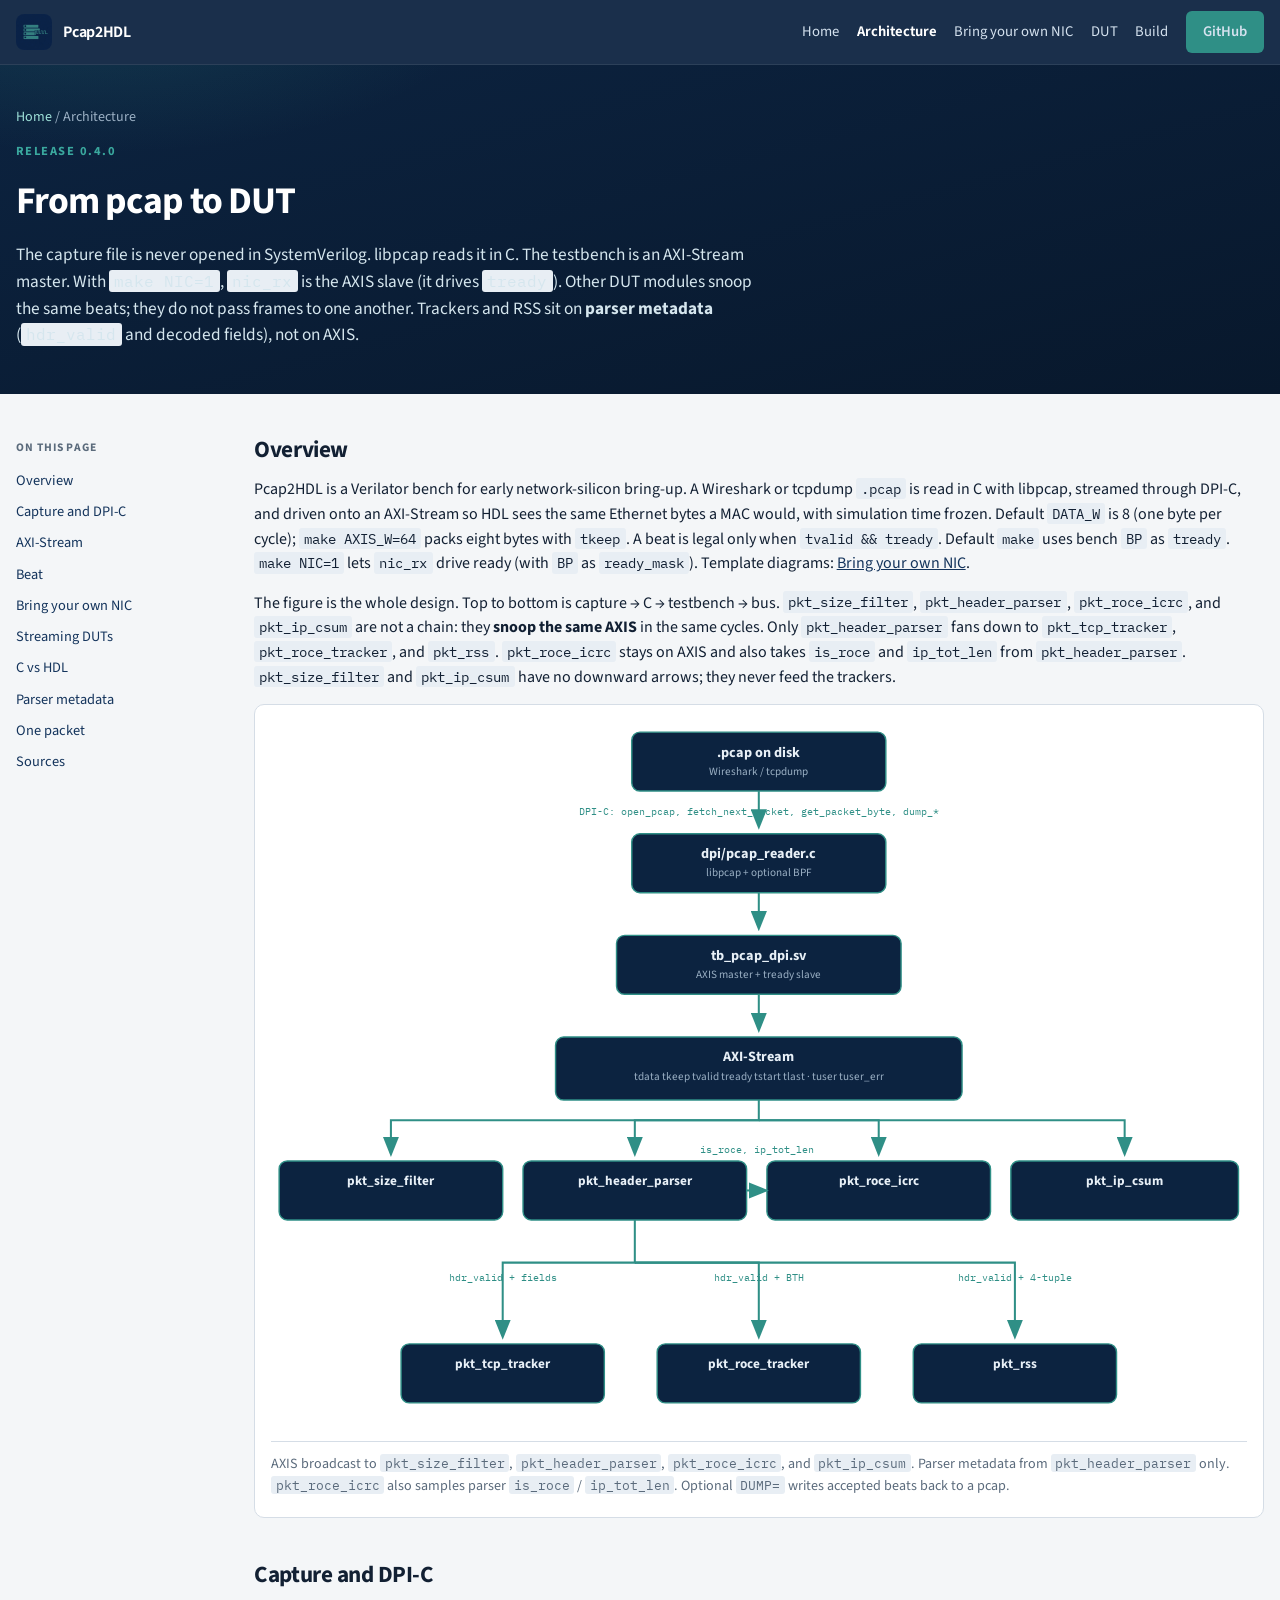
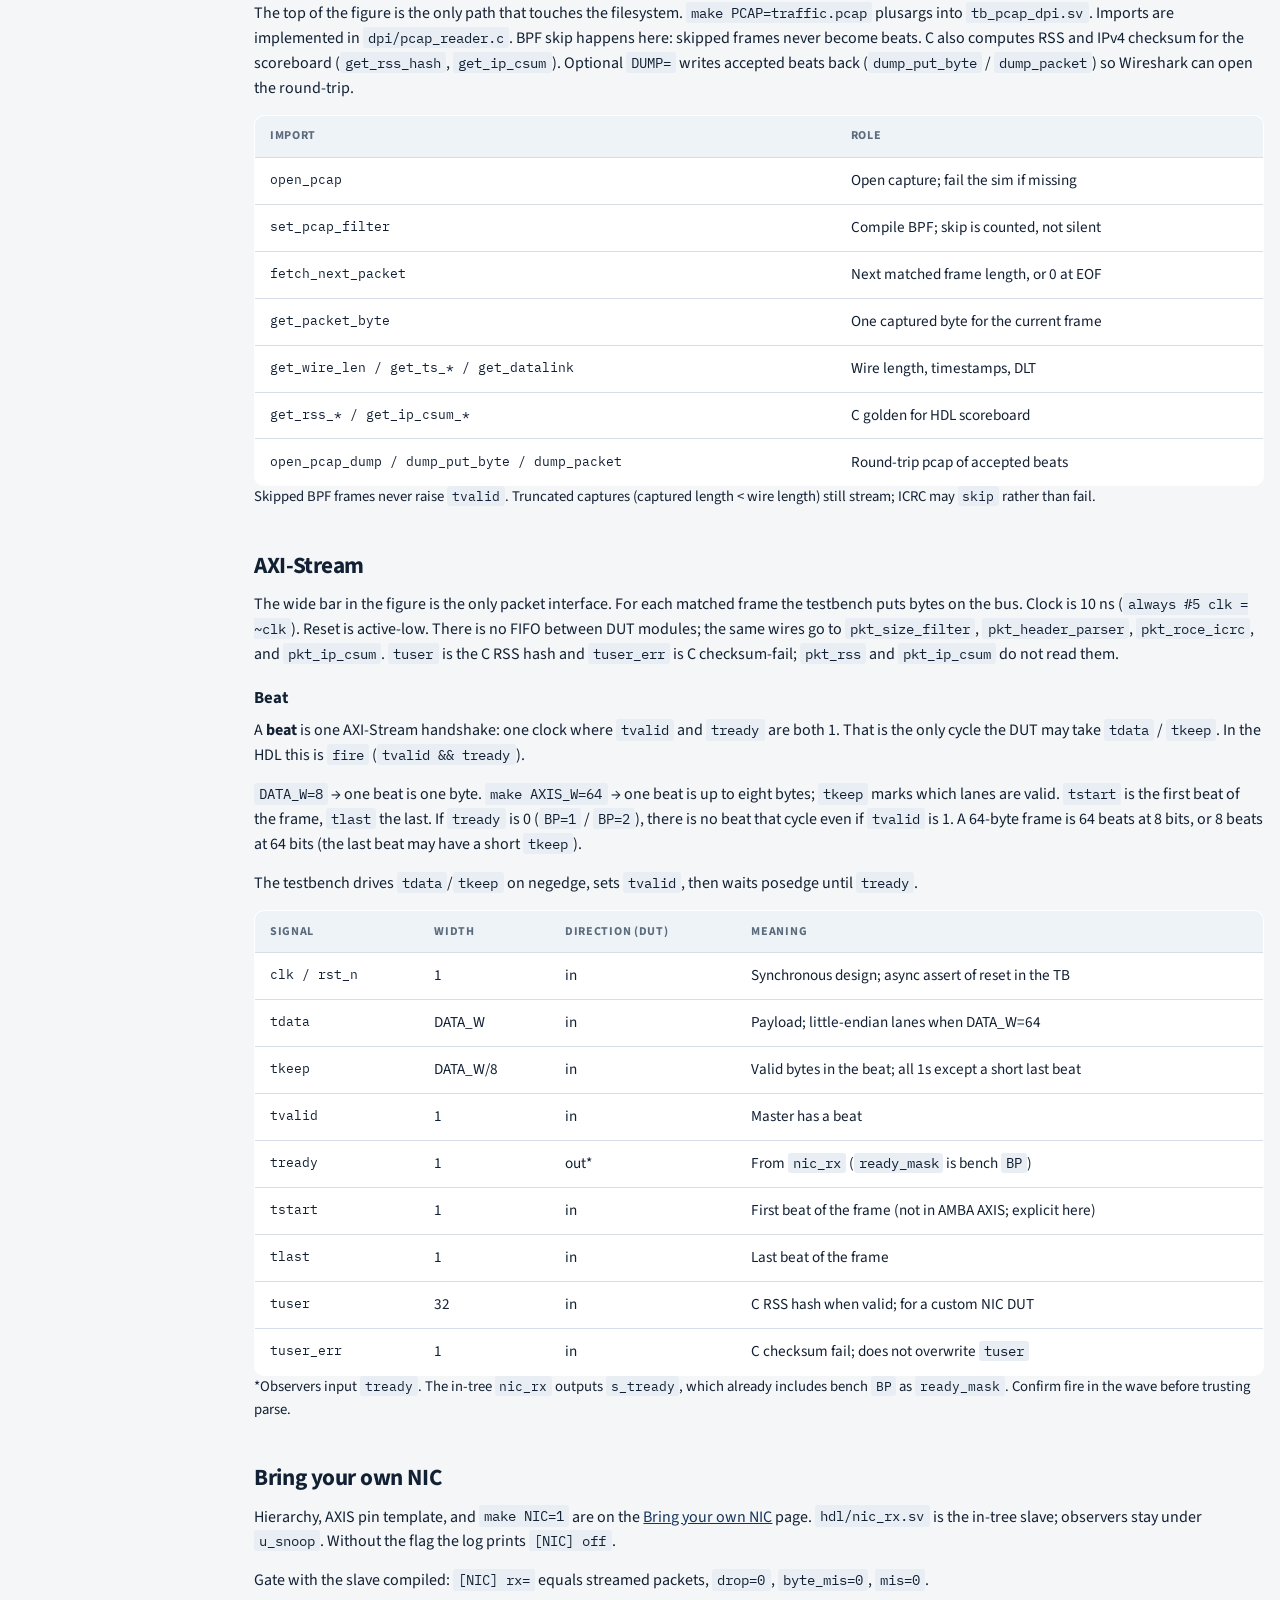
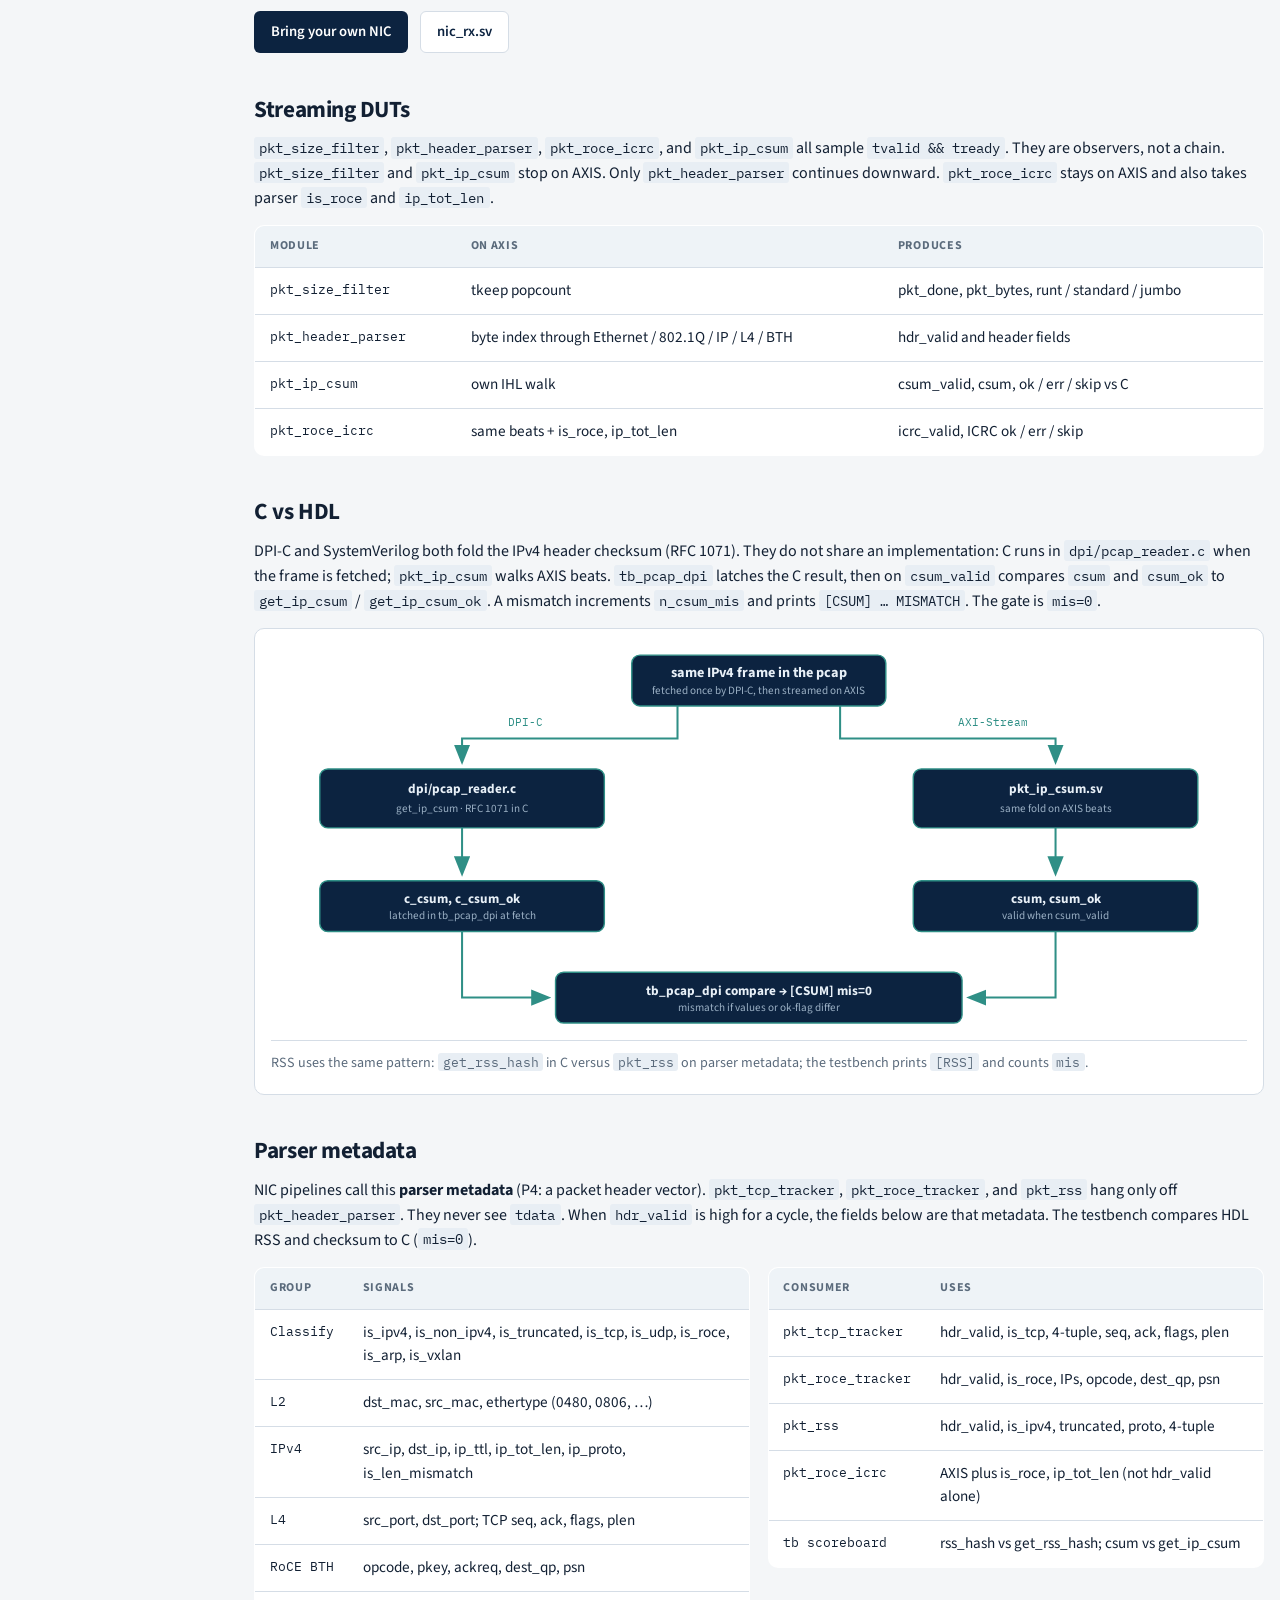
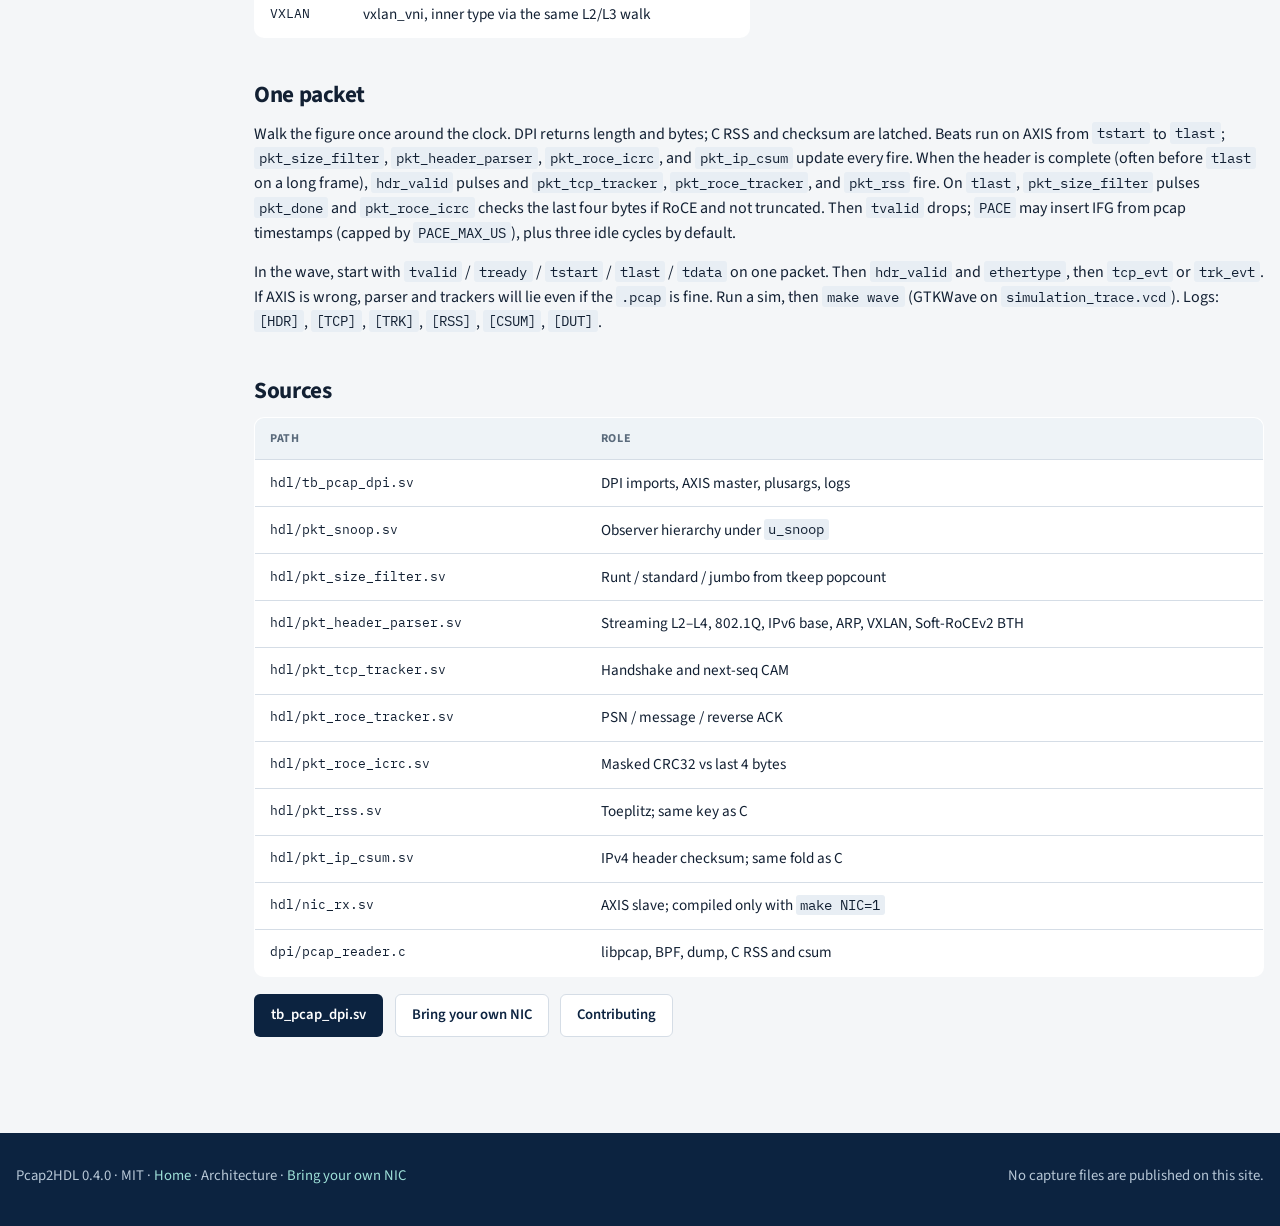
==== docs/architecture.html @ 840bb3cd "Ädd Vlan support" ====
<!DOCTYPE html>
<html lang="en">
<head>
  <meta charset="utf-8">
  <meta name="viewport" content="width=device-width, initial-scale=1">
  <title>Architecture — Pcap2HDL</title>
  <meta name="description" content="How Pcap2HDL moves a Wireshark pcap through DPI-C into a cycle-accurate AXI-Stream, then into parser, trackers, and C-versus-HDL scoreboards.">
  <link rel="icon" href="pcap2hdl-icon.png">
  <link rel="preconnect" href="https://fonts.googleapis.com">
  <link rel="preconnect" href="https://fonts.gstatic.com" crossorigin>
  <link href="https://fonts.googleapis.com/css2?family=IBM+Plex+Mono:wght@400;500&family=Source+Sans+3:wght@400;600;700&display=swap" rel="stylesheet">
  <link rel="stylesheet" href="site.css">
</head>
<body>
  <header class="top">
    <div class="wrap top-inner">
      <a class="brand" href="index.html">
        <img src="pcap2hdl-icon.png" width="36" height="36" alt="">
        Pcap2HDL
      </a>
      <nav>
        <a href="index.html">Home</a>
        <a href="architecture.html" class="nav-current" aria-current="page">Architecture</a>
        <a class="hide-sm" href="nic.html">Bring your own NIC</a>
        <a class="hide-sm" href="index.html#dut">DUT</a>
        <a class="hide-sm" href="index.html#build">Build</a>
        <a class="btn btn-solid" href="https://github.com/khademullah/Pcap2HDL">GitHub</a>
      </nav>
    </div>
  </header>

  <section class="page-hero" id="top">
    <div class="wrap">
      <p class="crumb"><a href="index.html">Home</a> / Architecture</p>
      <p class="kicker">Release 0.4.0</p>
      <h1>From pcap to DUT</h1>
      <p class="lede">
        The capture file is never opened in SystemVerilog. libpcap reads it in C.
        The testbench is an AXI-Stream master. With <code>make NIC=1</code>,
        <code>nic_rx</code> is the AXIS slave (it drives <code>tready</code>).
        Other DUT modules snoop the same beats; they do not pass frames to one another.
        Trackers and RSS sit on
        <strong>parser metadata</strong> (<code>hdr_valid</code> and decoded fields), not on AXIS.
      </p>
    </div>
  </section>

  <div class="doc-layout wrap">
    <aside class="doc-toc" aria-label="On this page">
      <p>On this page</p>
      <a href="#overview">Overview</a>
      <a href="#capture">Capture and DPI-C</a>
      <a href="#axis">AXI-Stream</a>
      <a href="#beat">Beat</a>
      <a href="#nic">Bring your own NIC</a>
      <a href="#snoop">Streaming DUTs</a>
      <a href="#score">C vs HDL</a>
      <a href="#hdr">Parser metadata</a>
      <a href="#timing">One packet</a>
      <a href="#files">Sources</a>
    </aside>

    <article class="doc">
      <section id="overview">
        <h2>Overview</h2>
        <p>
          Pcap2HDL is a Verilator bench for early network-silicon bring-up.
          A Wireshark or tcpdump <code>.pcap</code> is read in C with libpcap,
          streamed through DPI-C, and driven onto an AXI-Stream so HDL sees the
          same Ethernet bytes a MAC would, with simulation time frozen.
          Default <code>DATA_W</code> is 8 (one byte per cycle);
          <code>make AXIS_W=64</code> packs eight bytes with <code>tkeep</code>.
          A beat is legal only when <code>tvalid &amp;&amp; tready</code>.
          Default <code>make</code> uses bench <code>BP</code> as <code>tready</code>.
          <code>make NIC=1</code> lets <code>nic_rx</code> drive ready (with <code>BP</code>
          as <code>ready_mask</code>). Template diagrams:
          <a href="nic.html">Bring your own NIC</a>.
        </p>
        <p>
          The figure is the whole design. Top to bottom is capture → C → testbench → bus.
          <code>pkt_size_filter</code>, <code>pkt_header_parser</code>,
          <code>pkt_roce_icrc</code>, and <code>pkt_ip_csum</code> are not a chain:
          they <strong>snoop the same AXIS</strong> in the same cycles.
          Only <code>pkt_header_parser</code> fans down to <code>pkt_tcp_tracker</code>,
          <code>pkt_roce_tracker</code>, and <code>pkt_rss</code>.
          <code>pkt_roce_icrc</code> stays on AXIS and also takes
          <code>is_roce</code> and <code>ip_tot_len</code> from <code>pkt_header_parser</code>.
          <code>pkt_size_filter</code> and <code>pkt_ip_csum</code> have no downward
          arrows; they never feed the trackers.
        </p>
        <figure class="flow-chart" id="diagram" aria-label="Pcap2HDL: pcap to DPI-C to AXI-Stream; parser metadata to TCP, RoCE tracker, and RSS; ICRC from AXIS plus parser flags">
          <svg class="flow-svg" viewBox="0 0 960 700" role="img" xmlns="http://www.w3.org/2000/svg">
            <title>Pcap2HDL data path</title>
            <defs>
              <marker id="arr" markerWidth="10" markerHeight="8" refX="8" refY="4" orient="auto">
                <path d="M0 0 L10 4 L0 8 Z" fill="#2f8f86"/>
              </marker>
            </defs>
            <g fill="#0c2340" stroke="#2f8f86" stroke-width="1.4">
              <rect x="355" y="8" width="250" height="58" rx="8"/>
              <rect x="355" y="108" width="250" height="58" rx="8"/>
              <rect x="340" y="208" width="280" height="58" rx="8"/>
              <rect x="280" y="308" width="400" height="62" rx="8"/>
              <rect x="8" y="430" width="220" height="58" rx="8"/>
              <rect x="248" y="430" width="220" height="58" rx="8"/>
              <rect x="488" y="430" width="220" height="58" rx="8"/>
              <rect x="728" y="430" width="224" height="58" rx="8"/>
              <rect x="128" y="610" width="200" height="58" rx="8"/>
              <rect x="380" y="610" width="200" height="58" rx="8"/>
              <rect x="632" y="610" width="200" height="58" rx="8"/>
            </g>
            <g fill="#e8f0f7" text-anchor="middle" font-family="Source Sans 3, Segoe UI, Helvetica, sans-serif">
              <text x="480" y="32" font-size="14" font-weight="700">.pcap on disk</text>
              <text x="480" y="50" font-size="11" fill="#9bb0c4">Wireshark / tcpdump</text>
              <text x="480" y="132" font-size="14" font-weight="700">dpi/pcap_reader.c</text>
              <text x="480" y="150" font-size="11" fill="#9bb0c4">libpcap + optional BPF</text>
              <text x="480" y="232" font-size="14" font-weight="700">tb_pcap_dpi.sv</text>
              <text x="480" y="250" font-size="11" fill="#9bb0c4">AXIS master + tready slave</text>
              <text x="480" y="332" font-size="14" font-weight="700">AXI-Stream</text>
              <text x="480" y="350" font-size="11" fill="#9bb0c4">tdata tkeep tvalid tready tstart tlast  ·  tuser tuser_err</text>
              <text x="118" y="454" font-size="13" font-weight="700">pkt_size_filter</text>
              <text x="358" y="454" font-size="13" font-weight="700">pkt_header_parser</text>
              <text x="598" y="454" font-size="13" font-weight="700">pkt_roce_icrc</text>
              <text x="840" y="454" font-size="13" font-weight="700">pkt_ip_csum</text>
              <text x="228" y="634" font-size="13" font-weight="700">pkt_tcp_tracker</text>
              <text x="480" y="634" font-size="13" font-weight="700">pkt_roce_tracker</text>
              <text x="732" y="634" font-size="13" font-weight="700">pkt_rss</text>
            </g>
            <g fill="none" stroke="#2f8f86" stroke-width="2" marker-end="url(#arr)">
              <path d="M480 66 V100"/>
              <path d="M480 166 V200"/>
              <path d="M480 266 V300"/>
              <path d="M480 370 V390 H118 V422"/>
              <path d="M480 390 H358 V422"/>
              <path d="M480 390 H598 V422"/>
              <path d="M480 390 H840 V422"/>
              <path d="M358 488 V530 H228 V602"/>
              <path d="M358 530 H480 V602"/>
              <path d="M358 530 H732 V602"/>
              <path d="M468 459 H486"/>
            </g>
            <g fill="#2f8f86" text-anchor="middle" font-family="IBM Plex Mono, ui-monospace, Menlo, sans-serif" font-size="10">
              <text x="480" y="90">DPI-C: open_pcap, fetch_next_packet, get_packet_byte, dump_*</text>
              <text x="228" y="548">hdr_valid + fields</text>
              <text x="480" y="548">hdr_valid + BTH</text>
              <text x="732" y="548">hdr_valid + 4-tuple</text>
              <text x="478" y="422">is_roce, ip_tot_len</text>
            </g>
          </svg>
          <figcaption>
            AXIS broadcast to <code>pkt_size_filter</code>, <code>pkt_header_parser</code>,
            <code>pkt_roce_icrc</code>, and <code>pkt_ip_csum</code>.
            Parser metadata from <code>pkt_header_parser</code> only.
            <code>pkt_roce_icrc</code> also samples parser <code>is_roce</code> / <code>ip_tot_len</code>.
            Optional <code>DUMP=</code> writes accepted beats back to a pcap.
          </figcaption>
        </figure>
      </section>

      <section id="capture">
        <h2>Capture and DPI-C</h2>
        <p>
          The top of the figure is the only path that touches the filesystem.
          <code>make PCAP=traffic.pcap</code> plusargs into <code>tb_pcap_dpi.sv</code>.
          Imports are implemented in <code>dpi/pcap_reader.c</code>.
          BPF skip happens here: skipped frames never become beats.
          C also computes RSS and IPv4 checksum for the scoreboard
          (<code>get_rss_hash</code>, <code>get_ip_csum</code>).
          Optional <code>DUMP=</code> writes accepted beats back
          (<code>dump_put_byte</code> / <code>dump_packet</code>) so Wireshark can open the round-trip.
        </p>
        <table>
          <thead>
            <tr><th>Import</th><th>Role</th></tr>
          </thead>
          <tbody>
            <tr><td>open_pcap</td><td>Open capture; fail the sim if missing</td></tr>
            <tr><td>set_pcap_filter</td><td>Compile BPF; skip is counted, not silent</td></tr>
            <tr><td>fetch_next_packet</td><td>Next matched frame length, or 0 at EOF</td></tr>
            <tr><td>get_packet_byte</td><td>One captured byte for the current frame</td></tr>
            <tr><td>get_wire_len / get_ts_* / get_datalink</td><td>Wire length, timestamps, DLT</td></tr>
            <tr><td>get_rss_* / get_ip_csum_*</td><td>C golden for HDL scoreboard</td></tr>
            <tr><td>open_pcap_dump / dump_put_byte / dump_packet</td><td>Round-trip pcap of accepted beats</td></tr>
          </tbody>
        </table>
        <p class="note">
          Skipped BPF frames never raise <code>tvalid</code>. Truncated captures
          (captured length &lt; wire length) still stream; ICRC may <code>skip</code> rather than fail.
        </p>
      </section>

      <section id="axis">
        <h2>AXI-Stream</h2>
        <p>
          The wide bar in the figure is the only packet interface.
          For each matched frame the testbench puts bytes on the bus.
          Clock is 10 ns (<code>always #5 clk = ~clk</code>). Reset is active-low.
          There is no FIFO between DUT modules; the same wires go to
          <code>pkt_size_filter</code>, <code>pkt_header_parser</code>,
          <code>pkt_roce_icrc</code>, and <code>pkt_ip_csum</code>.
          <code>tuser</code> is the C RSS hash and <code>tuser_err</code> is C checksum-fail;
          <code>pkt_rss</code> and <code>pkt_ip_csum</code> do not read them.
        </p>
        <h3 class="doc-h3" id="beat">Beat</h3>
        <p>
          A <strong>beat</strong> is one AXI-Stream handshake: one clock where
          <code>tvalid</code> and <code>tready</code> are both 1. That is the only
          cycle the DUT may take <code>tdata</code> / <code>tkeep</code>.
          In the HDL this is <code>fire</code> (<code>tvalid &amp;&amp; tready</code>).
        </p>
        <p>
          <code>DATA_W=8</code> → one beat is one byte.
          <code>make AXIS_W=64</code> → one beat is up to eight bytes;
          <code>tkeep</code> marks which lanes are valid.
          <code>tstart</code> is the first beat of the frame, <code>tlast</code> the last.
          If <code>tready</code> is 0 (<code>BP=1</code> / <code>BP=2</code>), there is
          no beat that cycle even if <code>tvalid</code> is 1.
          A 64-byte frame is 64 beats at 8 bits, or 8 beats at 64 bits
          (the last beat may have a short <code>tkeep</code>).
        </p>
        <p>
          The testbench drives <code>tdata</code>/<code>tkeep</code> on negedge,
          sets <code>tvalid</code>, then waits posedge until <code>tready</code>.
        </p>
        <table>
          <thead>
            <tr><th>Signal</th><th>Width</th><th>Direction (DUT)</th><th>Meaning</th></tr>
          </thead>
          <tbody>
            <tr><td>clk / rst_n</td><td>1</td><td>in</td><td>Synchronous design; async assert of reset in the TB</td></tr>
            <tr><td>tdata</td><td>DATA_W</td><td>in</td><td>Payload; little-endian lanes when DATA_W=64</td></tr>
            <tr><td>tkeep</td><td>DATA_W/8</td><td>in</td><td>Valid bytes in the beat; all 1s except a short last beat</td></tr>
            <tr><td>tvalid</td><td>1</td><td>in</td><td>Master has a beat</td></tr>
            <tr><td>tready</td><td>1</td><td>out*</td><td>From <code>nic_rx</code> (<code>ready_mask</code> is bench <code>BP</code>)</td></tr>
            <tr><td>tstart</td><td>1</td><td>in</td><td>First beat of the frame (not in AMBA AXIS; explicit here)</td></tr>
            <tr><td>tlast</td><td>1</td><td>in</td><td>Last beat of the frame</td></tr>
            <tr><td>tuser</td><td>32</td><td>in</td><td>C RSS hash when valid; for a custom NIC DUT</td></tr>
            <tr><td>tuser_err</td><td>1</td><td>in</td><td>C checksum fail; does not overwrite <code>tuser</code></td></tr>
          </tbody>
        </table>
        <p class="note">
          *Observers input <code>tready</code>. The in-tree <code>nic_rx</code> outputs
          <code>s_tready</code>, which already includes bench <code>BP</code> as
          <code>ready_mask</code>. Confirm fire in the wave before trusting parse.
        </p>
      </section>

      <section id="nic">
        <h2>Bring your own NIC</h2>
        <p>
          Hierarchy, AXIS pin template, and <code>make NIC=1</code> are on the
          <a href="nic.html">Bring your own NIC</a> page. <code>hdl/nic_rx.sv</code> is the
          in-tree slave; observers stay under <code>u_snoop</code>.
          Without the flag the log prints <code>[NIC] off</code>.
        </p>
        <p>
          Gate with the slave compiled:
          <code>[NIC] rx=</code> equals streamed packets,
          <code>drop=0</code>, <code>byte_mis=0</code>, <code>mis=0</code>.
        </p>
        <div class="cta gap">
          <a class="btn btn-navy" href="nic.html">Bring your own NIC</a>
          <a class="btn btn-line" href="https://github.com/khademullah/Pcap2HDL/blob/main/hdl/nic_rx.sv">nic_rx.sv</a>
        </div>
      </section>

      <section id="snoop">
        <h2>Streaming DUTs</h2>
        <p>
          <code>pkt_size_filter</code>, <code>pkt_header_parser</code>,
          <code>pkt_roce_icrc</code>, and <code>pkt_ip_csum</code> all sample
          <code>tvalid &amp;&amp; tready</code>. They are observers, not a chain.
          <code>pkt_size_filter</code> and <code>pkt_ip_csum</code> stop on AXIS.
          Only <code>pkt_header_parser</code> continues downward.
          <code>pkt_roce_icrc</code> stays on AXIS and also takes parser
          <code>is_roce</code> and <code>ip_tot_len</code>.
        </p>
        <table>
          <thead>
            <tr><th>Module</th><th>On AXIS</th><th>Produces</th></tr>
          </thead>
          <tbody>
            <tr><td>pkt_size_filter</td><td>tkeep popcount</td><td>pkt_done, pkt_bytes, runt / standard / jumbo</td></tr>
            <tr><td>pkt_header_parser</td><td>byte index through Ethernet / 802.1Q / IP / L4 / BTH</td><td>hdr_valid and header fields</td></tr>
            <tr><td>pkt_ip_csum</td><td>own IHL walk</td><td>csum_valid, csum, ok / err / skip vs C</td></tr>
            <tr><td>pkt_roce_icrc</td><td>same beats + is_roce, ip_tot_len</td><td>icrc_valid, ICRC ok / err / skip</td></tr>
          </tbody>
        </table>
      </section>

      <section id="score">
        <h2>C vs HDL</h2>
        <p>
          DPI-C and SystemVerilog both fold the IPv4 header checksum (RFC 1071).
          They do not share an implementation: C runs in <code>dpi/pcap_reader.c</code>
          when the frame is fetched; <code>pkt_ip_csum</code> walks AXIS beats.
          <code>tb_pcap_dpi</code> latches the C result, then on <code>csum_valid</code>
          compares <code>csum</code> and <code>csum_ok</code> to
          <code>get_ip_csum</code> / <code>get_ip_csum_ok</code>.
          A mismatch increments <code>n_csum_mis</code> and prints
          <code>[CSUM] … MISMATCH</code>. The gate is <code>mis=0</code>.
        </p>
        <figure class="flow-chart" aria-label="IPv4 checksum: DPI-C compared with pkt_ip_csum in the testbench">
          <svg class="flow-svg" viewBox="0 0 960 380" role="img" xmlns="http://www.w3.org/2000/svg">
            <title>C versus HDL IPv4 checksum</title>
            <defs>
              <marker id="arr2" markerWidth="10" markerHeight="8" refX="8" refY="4" orient="auto">
                <path d="M0 0 L10 4 L0 8 Z" fill="#2f8f86"/>
              </marker>
            </defs>
            <g fill="#0c2340" stroke="#2f8f86" stroke-width="1.4">
              <rect x="355" y="8" width="250" height="50" rx="8"/>
              <rect x="48" y="120" width="280" height="58" rx="8"/>
              <rect x="632" y="120" width="280" height="58" rx="8"/>
              <rect x="48" y="230" width="280" height="50" rx="8"/>
              <rect x="632" y="230" width="280" height="50" rx="8"/>
              <rect x="280" y="320" width="400" height="50" rx="8"/>
            </g>
            <g fill="#e8f0f7" text-anchor="middle" font-family="Source Sans 3, Segoe UI, Helvetica, sans-serif">
              <text x="480" y="30" font-size="14" font-weight="700">same IPv4 frame in the pcap</text>
              <text x="480" y="46" font-size="11" fill="#9bb0c4">fetched once by DPI-C, then streamed on AXIS</text>
              <text x="188" y="144" font-size="13" font-weight="700">dpi/pcap_reader.c</text>
              <text x="188" y="162" font-size="11" fill="#9bb0c4">get_ip_csum · RFC 1071 in C</text>
              <text x="772" y="144" font-size="13" font-weight="700">pkt_ip_csum.sv</text>
              <text x="772" y="162" font-size="11" fill="#9bb0c4">same fold on AXIS beats</text>
              <text x="188" y="252" font-size="13" font-weight="700">c_csum, c_csum_ok</text>
              <text x="188" y="268" font-size="11" fill="#9bb0c4">latched in tb_pcap_dpi at fetch</text>
              <text x="772" y="252" font-size="13" font-weight="700">csum, csum_ok</text>
              <text x="772" y="268" font-size="11" fill="#9bb0c4">valid when csum_valid</text>
              <text x="480" y="342" font-size="13" font-weight="700">tb_pcap_dpi compare → [CSUM]  mis=0</text>
              <text x="480" y="358" font-size="11" fill="#9bb0c4">mismatch if values or ok-flag differ</text>
            </g>
            <g fill="none" stroke="#2f8f86" stroke-width="2" marker-end="url(#arr2)">
              <path d="M400 58 V90 H188 V112"/>
              <path d="M560 58 V90 H772 V112"/>
              <path d="M188 178 V222"/>
              <path d="M772 178 V222"/>
              <path d="M188 280 V345 H272"/>
              <path d="M772 280 V345 H688"/>
            </g>
            <g fill="#2f8f86" font-family="IBM Plex Mono, ui-monospace, Menlo, sans-serif" font-size="11">
              <text x="250" y="78" text-anchor="middle">DPI-C</text>
              <text x="710" y="78" text-anchor="middle">AXI-Stream</text>
            </g>
          </svg>
          <figcaption>
            RSS uses the same pattern: <code>get_rss_hash</code> in C versus
            <code>pkt_rss</code> on parser metadata; the testbench prints
            <code>[RSS]</code> and counts <code>mis</code>.
          </figcaption>
        </figure>
      </section>

      <section id="hdr">
        <h2>Parser metadata</h2>
        <p>
          NIC pipelines call this <strong>parser metadata</strong> (P4: a packet header
          vector). <code>pkt_tcp_tracker</code>, <code>pkt_roce_tracker</code>, and
          <code>pkt_rss</code> hang only off <code>pkt_header_parser</code>.
          They never see <code>tdata</code>.
          When <code>hdr_valid</code> is high for a cycle, the fields below are that
          metadata. The testbench compares HDL RSS and checksum to C
          (<code>mis=0</code>).
        </p>
        <div class="duo">
          <table>
            <thead>
              <tr><th>Group</th><th>Signals</th></tr>
            </thead>
            <tbody>
              <tr><td>Classify</td><td>is_ipv4, is_non_ipv4, is_truncated, is_tcp, is_udp, is_roce, is_arp, is_vxlan</td></tr>
              <tr><td>L2</td><td>dst_mac, src_mac, ethertype (0480, 0806, …)</td></tr>
              <tr><td>IPv4</td><td>src_ip, dst_ip, ip_ttl, ip_tot_len, ip_proto, is_len_mismatch</td></tr>
              <tr><td>L4</td><td>src_port, dst_port; TCP seq, ack, flags, plen</td></tr>
              <tr><td>RoCE BTH</td><td>opcode, pkey, ackreq, dest_qp, psn</td></tr>
              <tr><td>VXLAN</td><td>vxlan_vni, inner type via the same L2/L3 walk</td></tr>
            </tbody>
          </table>
          <table>
            <thead>
              <tr><th>Consumer</th><th>Uses</th></tr>
            </thead>
            <tbody>
              <tr><td>pkt_tcp_tracker</td><td>hdr_valid, is_tcp, 4-tuple, seq, ack, flags, plen</td></tr>
              <tr><td>pkt_roce_tracker</td><td>hdr_valid, is_roce, IPs, opcode, dest_qp, psn</td></tr>
              <tr><td>pkt_rss</td><td>hdr_valid, is_ipv4, truncated, proto, 4-tuple</td></tr>
              <tr><td>pkt_roce_icrc</td><td>AXIS plus is_roce, ip_tot_len (not hdr_valid alone)</td></tr>
              <tr><td>tb scoreboard</td><td>rss_hash vs get_rss_hash; csum vs get_ip_csum</td></tr>
            </tbody>
          </table>
        </div>
      </section>

      <section id="timing">
        <h2>One packet</h2>
        <p>
          Walk the figure once around the clock. DPI returns length and bytes; C RSS
          and checksum are latched. Beats run on AXIS from <code>tstart</code> to
          <code>tlast</code>; <code>pkt_size_filter</code>, <code>pkt_header_parser</code>,
          <code>pkt_roce_icrc</code>, and <code>pkt_ip_csum</code> update every fire.
          When the header is complete (often before <code>tlast</code> on a long frame),
          <code>hdr_valid</code> pulses and <code>pkt_tcp_tracker</code>,
          <code>pkt_roce_tracker</code>, and <code>pkt_rss</code> fire.
          On <code>tlast</code>, <code>pkt_size_filter</code> pulses <code>pkt_done</code>
          and <code>pkt_roce_icrc</code> checks the last four bytes if RoCE and not truncated.
          Then <code>tvalid</code> drops; <code>PACE</code> may insert IFG from pcap
          timestamps (capped by <code>PACE_MAX_US</code>), plus three idle cycles by default.
        </p>
        <p>
          In the wave, start with <code>tvalid</code> / <code>tready</code> /
          <code>tstart</code> / <code>tlast</code> / <code>tdata</code> on one packet.
          Then <code>hdr_valid</code> and <code>ethertype</code>, then
          <code>tcp_evt</code> or <code>trk_evt</code>. If AXIS is wrong, parser and
          trackers will lie even if the <code>.pcap</code> is fine.
          Run a sim, then <code>make wave</code> (GTKWave on <code>simulation_trace.vcd</code>).
          Logs: <code>[HDR]</code>, <code>[TCP]</code>, <code>[TRK]</code>,
          <code>[RSS]</code>, <code>[CSUM]</code>, <code>[DUT]</code>.
        </p>
      </section>

      <section id="files">
        <h2>Sources</h2>
        <table>
          <thead>
            <tr><th>Path</th><th>Role</th></tr>
          </thead>
          <tbody>
            <tr><td>hdl/tb_pcap_dpi.sv</td><td>DPI imports, AXIS master, plusargs, logs</td></tr>
            <tr><td>hdl/pkt_snoop.sv</td><td>Observer hierarchy under <code>u_snoop</code></td></tr>
            <tr><td>hdl/pkt_size_filter.sv</td><td>Runt / standard / jumbo from tkeep popcount</td></tr>
            <tr><td>hdl/pkt_header_parser.sv</td><td>Streaming L2–L4, 802.1Q, IPv6 base, ARP, VXLAN, Soft-RoCEv2 BTH</td></tr>
            <tr><td>hdl/pkt_tcp_tracker.sv</td><td>Handshake and next-seq CAM</td></tr>
            <tr><td>hdl/pkt_roce_tracker.sv</td><td>PSN / message / reverse ACK</td></tr>
            <tr><td>hdl/pkt_roce_icrc.sv</td><td>Masked CRC32 vs last 4 bytes</td></tr>
            <tr><td>hdl/pkt_rss.sv</td><td>Toeplitz; same key as C</td></tr>
            <tr><td>hdl/pkt_ip_csum.sv</td><td>IPv4 header checksum; same fold as C</td></tr>
            <tr><td>hdl/nic_rx.sv</td><td>AXIS slave; compiled only with <code>make NIC=1</code></td></tr>
            <tr><td>dpi/pcap_reader.c</td><td>libpcap, BPF, dump, C RSS and csum</td></tr>
          </tbody>
        </table>
        <div class="cta gap">
          <a class="btn btn-navy" href="https://github.com/khademullah/Pcap2HDL/blob/main/hdl/tb_pcap_dpi.sv">tb_pcap_dpi.sv</a>
          <a class="btn btn-line" href="nic.html">Bring your own NIC</a>
          <a class="btn btn-line" href="https://github.com/khademullah/Pcap2HDL/blob/main/CONTRIBUTING.md">Contributing</a>
        </div>
      </section>
    </article>
  </div>

  <footer class="foot">
    <div class="wrap foot-inner">
      <span>Pcap2HDL 0.4.0 · MIT · <a href="index.html">Home</a> · Architecture · <a href="nic.html">Bring your own NIC</a></span>
      <span>No capture files are published on this site.</span>
    </div>
  </footer>
</body>
</html>
---- docs/site.css ----
:root {
  --navy: #0c2340;
  --navy-2: #14345c;
  --teal: #2f8f86;
  --teal-2: #3aa89e;
  --ink: #122033;
  --muted: #5b6b7c;
  --line: #d5dde6;
  --paper: #f4f6f8;
  --card: #ffffff;
  --code: #0e1622;
}

* { box-sizing: border-box; }
html { scroll-behavior: smooth; }
body {
  margin: 0;
  color: var(--ink);
  background: var(--paper);
  font: 16px/1.55 "Source Sans 3", "Segoe UI", Helvetica, Arial, sans-serif;
}

a { color: var(--navy-2); }
code, pre { font-family: "IBM Plex Mono", ui-monospace, Menlo, Consolas, monospace; }
code {
  font-size: 0.9em;
  background: #e8eef4;
  padding: 0.08em 0.35em;
  border-radius: 3px;
}

.wrap {
  width: min(1360px, calc(100% - 2rem));
  margin-inline: auto;
}

.top {
  position: sticky;
  top: 0;
  z-index: 20;
  background: rgba(12, 35, 64, 0.94);
  backdrop-filter: blur(10px);
  border-bottom: 1px solid rgba(255,255,255,0.08);
}
.top-inner {
  display: flex;
  align-items: center;
  justify-content: space-between;
  gap: 1rem;
  min-height: 64px;
}
.brand {
  display: flex;
  align-items: center;
  gap: 0.7rem;
  color: #fff;
  text-decoration: none;
  font-weight: 650;
  letter-spacing: -0.02em;
}
.brand img {
  width: 36px;
  height: 36px;
  border-radius: 8px;
}
.top nav {
  display: flex;
  flex-wrap: wrap;
  gap: 0.35rem 1.1rem;
  align-items: center;
}
.top nav a {
  color: #d5e2ef;
  text-decoration: none;
  font-size: 0.92rem;
}
.top nav a:hover { color: #fff; }
.btn {
  display: inline-flex;
  align-items: center;
  justify-content: center;
  padding: 0.55rem 1rem;
  border-radius: 6px;
  text-decoration: none;
  font-weight: 600;
  font-size: 0.92rem;
  border: 1px solid transparent;
}
.btn-solid {
  background: var(--teal);
  color: #fff;
}
.btn-solid:hover { background: var(--teal-2); color: #fff; }
.btn-ghost {
  color: #fff;
  border-color: rgba(255,255,255,0.28);
}
.btn-ghost:hover { background: rgba(255,255,255,0.08); color: #fff; }
.btn-line {
  color: var(--navy);
  border: 1px solid var(--line);
  background: #fff;
}
.btn-navy {
  background: var(--navy);
  color: #fff;
}
.btn-navy:hover { color: #fff; filter: brightness(1.08); }

.hero {
  background:
    radial-gradient(900px 420px at 12% -10%, rgba(47, 143, 134, 0.22), transparent 55%),
    linear-gradient(165deg, var(--navy) 0%, #08182c 100%);
  color: #fff;
  padding: 4.2rem 0 4.6rem;
}
.hero-grid {
  display: grid;
  grid-template-columns: 1.15fr 0.85fr;
  gap: 2.4rem;
  align-items: center;
}
.kicker {
  color: var(--teal-2);
  font-size: 0.78rem;
  font-weight: 700;
  letter-spacing: 0.12em;
  text-transform: uppercase;
  margin: 0 0 0.7rem;
}
.hero h1 {
  margin: 0 0 0.75rem;
  font-size: clamp(2rem, 4vw, 3.1rem);
  line-height: 1.12;
  letter-spacing: -0.03em;
  font-weight: 700;
}
.hero p.lede {
  margin: 0 0 1.5rem;
  color: #c5d3e0;
  font-size: 1.12rem;
  max-width: 46rem;
}
.cta { display: flex; flex-wrap: wrap; gap: 0.7rem; }
.meta {
  margin: 1.4rem 0 0;
  color: #9bb0c4;
  font-size: 0.92rem;
}
.hero-mark {
  display: block;
  width: min(340px, 100%);
  height: auto;
  margin: 0 0 1.15rem;
}
.hero-panel {
  background: rgba(8, 20, 36, 0.45);
  border: 1px solid rgba(255,255,255,0.1);
  border-radius: 10px;
  padding: 1.1rem 1.15rem 0.35rem;
}
.hero-panel h2 {
  margin: 0 0 0.7rem;
  font-size: 0.75rem;
  letter-spacing: 0.1em;
  text-transform: uppercase;
  color: #9bb0c4;
  font-weight: 650;
}
.flow {
  list-style: none;
  margin: 0;
  padding: 0;
}
.flow li {
  display: grid;
  grid-template-columns: 1.6rem 1fr;
  gap: 0.55rem;
  padding: 0.55rem 0;
  border-top: 1px solid rgba(255,255,255,0.08);
  color: #dce7f1;
  font-size: 0.95rem;
}
.flow li:first-child { border-top: 0; }
.hero code {
  background: rgba(255,255,255,0.1);
  color: #e8f0f7;
}
.hero-panel code {
  background: transparent;
  color: #9ee0d8;
}

section.block { padding: 3.4rem 0; }
section.block h2 {
  margin: 0 0 0.4rem;
  font-size: 1.65rem;
  letter-spacing: -0.02em;
}
.sub {
  margin: 0 0 1.6rem;
  color: var(--muted);
  max-width: 54rem;
}

.stats {
  display: grid;
  grid-template-columns: repeat(4, 1fr);
  gap: 0.7rem;
  margin-top: 2rem;
}
.stat {
  border: 1px solid rgba(255,255,255,0.12);
  border-radius: 8px;
  padding: 0.85rem 1rem;
  background: rgba(8, 20, 36, 0.35);
}
.stat b {
  display: block;
  font-size: 1.15rem;
  color: #fff;
  font-weight: 650;
}
.stat span { color: #9bb0c4; font-size: 0.85rem; }

.cards {
  display: grid;
  grid-template-columns: repeat(4, 1fr);
  gap: 0.85rem;
}
.card {
  background: var(--card);
  border: 1px solid var(--line);
  border-radius: 10px;
  padding: 1.15rem 1.2rem 1.25rem;
}
.card h3 {
  margin: 0 0 0.4rem;
  font-size: 1.02rem;
}
.card p { margin: 0; color: var(--muted); font-size: 0.95rem; }

.alt { background: #fff; border-block: 1px solid var(--line); }

.pipe {
  display: grid;
  grid-template-columns: repeat(5, 1fr);
  gap: 0.55rem;
  margin-top: 0.4rem;
}
.pipe div {
  background: var(--navy);
  color: #e8f0f7;
  border-radius: 8px;
  padding: 0.85rem 0.75rem;
  font-size: 0.88rem;
  text-align: center;
  font-weight: 600;
}
.pipe div small {
  display: block;
  margin-top: 0.25rem;
  font-weight: 500;
  color: #9bb8d0;
  font-size: 0.75rem;
}

table {
  width: 100%;
  border-collapse: collapse;
  background: var(--card);
  border: 1px solid var(--line);
  border-radius: 10px;
  overflow: hidden;
  font-size: 0.95rem;
}
th, td {
  text-align: left;
  padding: 0.7rem 0.9rem;
  border-bottom: 1px solid var(--line);
  vertical-align: top;
}
th {
  background: #eef3f7;
  font-size: 0.75rem;
  letter-spacing: 0.06em;
  text-transform: uppercase;
  color: var(--muted);
}
tr:last-child td { border-bottom: 0; }
td:first-child { white-space: nowrap; font-family: "IBM Plex Mono", ui-monospace, Menlo, monospace; font-size: 0.84rem; }

.split {
  display: grid;
  grid-template-columns: 1fr 1fr;
  gap: 1.2rem;
  align-items: start;
}
pre {
  margin: 0;
  padding: 1rem 1.1rem;
  overflow-x: auto;
  background: var(--code);
  color: #e6edf3;
  font-size: 0.82rem;
  line-height: 1.5;
  border-radius: 10px;
}
pre.mermaid {
  background: transparent;
  color: inherit;
  padding: 0.5rem 0;
  overflow: visible;
  font-size: 1rem;
}
.note { color: var(--muted); font-size: 0.92rem; margin: 0.8rem 0 0; }

.media {
  margin-top: 1.2rem;
  border: 1px solid var(--line);
  border-radius: 10px;
  overflow: hidden;
  background: #fff;
}
.media img,
.media video { display: block; width: 100%; height: auto; }
.demo-reel {
  max-width: 960px;
  margin-inline: auto;
  background: #0c2340;
}
.demo-reel video { background: #08182c; aspect-ratio: 16 / 9; }
#demo[hidden] { display: none !important; }
.cap {
  padding: 0.7rem 0.95rem;
  color: var(--muted);
  font-size: 0.88rem;
  border-top: 1px solid var(--line);
}

.foot {
  background: var(--navy);
  color: #b7c7d6;
  padding: 2rem 0 2.4rem;
  font-size: 0.92rem;
}
.foot code {
  background: transparent;
  color: #9bb0c4;
}
.foot-inner {
  display: flex;
  justify-content: space-between;
  gap: 1rem;
  flex-wrap: wrap;
}

.split3 {
  display: grid;
  grid-template-columns: 1.1fr 1fr 1fr;
  gap: 1.1rem;
  align-items: start;
}
.duo {
  display: grid;
  grid-template-columns: 1fr 1fr;
  gap: 1.1rem;
  align-items: start;
}
.gap { margin-top: 1.1rem; }
.list {
  margin: 0;
  padding-left: 1.15rem;
  color: var(--muted);
}
.list li { margin: 0.35rem 0; }
.card.span2 { grid-column: span 2; }

.nav-current { color: #fff !important; font-weight: 650; }
.page-hero {
  background:
    radial-gradient(700px 280px at 8% -20%, rgba(47, 143, 134, 0.2), transparent 55%),
    linear-gradient(165deg, var(--navy) 0%, #08182c 100%);
  color: #fff;
  padding: 2.6rem 0 2.8rem;
}
.page-hero h1 {
  margin: 0 0 0.7rem;
  font-size: clamp(1.7rem, 3.2vw, 2.35rem);
  letter-spacing: -0.03em;
}
.page-hero .lede {
  margin: 0;
  color: #d5e6ee;
  font-size: 1.08rem;
  max-width: 46rem;
  line-height: 1.55;
}
.page-hero .lede + .lede {
  margin-top: 1rem;
}
.crumb {
  margin: 0 0 0.85rem;
  font-size: 0.88rem;
  color: #9bb0c4;
}
.crumb a { color: #9ee0d8; text-decoration: none; }
.crumb a:hover { text-decoration: underline; }

.doc-layout {
  display: grid;
  grid-template-columns: 12.5rem minmax(0, 1fr);
  gap: 2.4rem;
  padding: 2.4rem 0 3.6rem;
  align-items: start;
}
.doc-toc {
  position: sticky;
  top: 80px;
  padding: 0.4rem 0;
}
.doc-toc p {
  margin: 0 0 0.55rem;
  font-size: 0.72rem;
  letter-spacing: 0.08em;
  text-transform: uppercase;
  color: var(--muted);
  font-weight: 700;
}
.doc-toc a {
  display: block;
  padding: 0.28rem 0;
  color: var(--navy-2);
  text-decoration: none;
  font-size: 0.9rem;
}
.doc-toc a:hover { color: var(--teal); }
.doc h2 {
  margin: 0 0 0.55rem;
  font-size: 1.45rem;
  letter-spacing: -0.02em;
}
.doc-h3 {
  margin: 1.15rem 0 0.45rem;
  font-size: 1.05rem;
}
.flow-chart {
  margin: 0 0 1.4rem;
  padding: 1.15rem 1rem 0.5rem;
  background: #fff;
  border: 1px solid var(--line);
  border-radius: 10px;
}
.flow-svg {
  display: block;
  width: 100%;
  height: auto;
}
.flow-chart figcaption {
  margin: 0.4rem 0 0.7rem;
  padding-top: 0.75rem;
  border-top: 1px solid var(--line);
  color: var(--muted);
  font-size: 0.88rem;
}
.flow-node {
  max-width: 36rem;
  margin-inline: auto;
  background: #fff;
  color: var(--ink);
  border: 1.5px solid var(--navy);
  border-radius: 8px;
  padding: 0.75rem 1rem;
  text-align: center;
}
.flow-node strong { display: block; font-size: 0.98rem; }
.flow-node small {
  display: block;
  margin-top: 0.28rem;
  color: var(--muted);
  font-size: 0.82rem;
  font-weight: 500;
}
.flow-node.flow-bus {
  max-width: none;
  background: #eef6f5;
  border-color: var(--teal);
}
.flow-node.sm {
  max-width: none;
  margin: 0;
  padding: 0.65rem 0.55rem;
}
.flow-node.sm strong {
  font-family: "IBM Plex Mono", ui-monospace, Menlo, Consolas, monospace;
  font-size: 0.82rem;
}
.flow-edge {
  position: relative;
  margin: 0.15rem 0 0.2rem;
  padding: 2.35rem 0.5rem 0.35rem;
  text-align: center;
  color: var(--ink);
  font-size: 0.88rem;
  font-family: "IBM Plex Mono", ui-monospace, Menlo, Consolas, monospace;
  line-height: 1.4;
}
.flow-edge::before {
  content: "";
  position: absolute;
  top: 0.15rem;
  left: 50%;
  width: 4px;
  height: 1.35rem;
  background: var(--teal);
  transform: translateX(-50%);
  border-radius: 2px;
}
.flow-edge::after {
  content: "";
  position: absolute;
  top: 1.35rem;
  left: 50%;
  width: 0;
  height: 0;
  border-left: 11px solid transparent;
  border-right: 11px solid transparent;
  border-top: 16px solid var(--teal);
  transform: translateX(-50%);
}
.flow-fan {
  display: grid;
  gap: 0.5rem;
  margin-top: 0.15rem;
}
.flow-fan.four { grid-template-columns: repeat(4, 1fr); }
.flow-fan.three { grid-template-columns: repeat(3, 1fr); }
.doc section { margin-bottom: 2.4rem; }
.doc p { margin: 0 0 0.9rem; color: var(--ink); }
.doc pre { margin: 0 0 1rem; }
.doc .sub { margin-bottom: 1.1rem; }

.arch {
  margin: 0;
  padding: 1.15rem 1.2rem 0.4rem;
  background: #fff;
  border: 1px solid var(--line);
  border-radius: 10px;
}
.arch-k {
  display: block;
  font-size: 0.72rem;
  font-weight: 700;
  letter-spacing: 0.1em;
  text-transform: uppercase;
  color: var(--teal);
  margin-bottom: 0.35rem;
}
.arch-box {
  background: var(--navy);
  color: #e8f0f7;
  border-radius: 8px;
  padding: 0.7rem 0.9rem;
  font-weight: 650;
  font-size: 0.95rem;
}
.arch-stage p {
  margin: 0.45rem 0 0;
  color: var(--muted);
  font-size: 0.9rem;
}
.arch-arrow {
  margin: 0.65rem 0;
  color: var(--muted);
  font-size: 0.82rem;
  font-family: "IBM Plex Mono", ui-monospace, Menlo, Consolas, monospace;
}
.arch-bus {
  background: #0e1c30;
  color: #9ee0d8;
  border-radius: 8px;
  padding: 0.75rem 0.9rem;
  font-family: "IBM Plex Mono", ui-monospace, Menlo, Consolas, monospace;
  font-size: 0.82rem;
  line-height: 1.45;
}
.arch-bus span {
  display: block;
  margin-top: 0.3rem;
  color: #9bb0c4;
  font-size: 0.75rem;
}
.arch-grid {
  display: grid;
  grid-template-columns: repeat(4, 1fr);
  gap: 0.55rem;
  margin-top: 0.85rem;
}
.arch-grid.three { grid-template-columns: repeat(3, 1fr); }
.arch-mod {
  border: 1px solid var(--line);
  border-radius: 8px;
  padding: 0.75rem 0.8rem;
  background: var(--paper);
}
.arch-mod h3 {
  margin: 0 0 0.3rem;
  font-size: 0.88rem;
  font-family: "IBM Plex Mono", ui-monospace, Menlo, Consolas, monospace;
  font-weight: 650;
}
.arch-mod p { margin: 0; font-size: 0.82rem; color: var(--muted); }
.arch figcaption {
  margin: 1rem 0 0.7rem;
  padding-top: 0.75rem;
  border-top: 1px solid var(--line);
  color: var(--muted);
  font-size: 0.88rem;
}

.steps {
  margin: 0 0 0.9rem;
  padding-left: 1.2rem;
  color: var(--ink);
}
.steps li { margin: 0.45rem 0; }
.foot a { color: #9ee0d8; text-decoration: none; }
.foot a:hover { text-decoration: underline; }

@media (max-width: 1100px) {
  .cards { grid-template-columns: repeat(2, 1fr); }
  .stats, .split3 { grid-template-columns: 1fr 1fr; }
  .arch-grid { grid-template-columns: repeat(2, 1fr); }
  .arch-grid.three { grid-template-columns: 1fr 1fr; }
  .flow-fan.four { grid-template-columns: 1fr 1fr; }
}
@media (max-width: 860px) {
  .hero-grid, .cards, .pipe, .split, .split3, .duo, .stats { grid-template-columns: 1fr; }
  .pipe { gap: 0.4rem; }
  .top nav .hide-sm { display: none; }
  .card.span2 { grid-column: span 1; }
  .doc-layout { grid-template-columns: 1fr; }
  .doc-toc { position: static; display: flex; flex-wrap: wrap; gap: 0.35rem 1rem; }
  .arch-grid, .arch-grid.three, .flow-fan.four, .flow-fan.three { grid-template-columns: 1fr; }
}
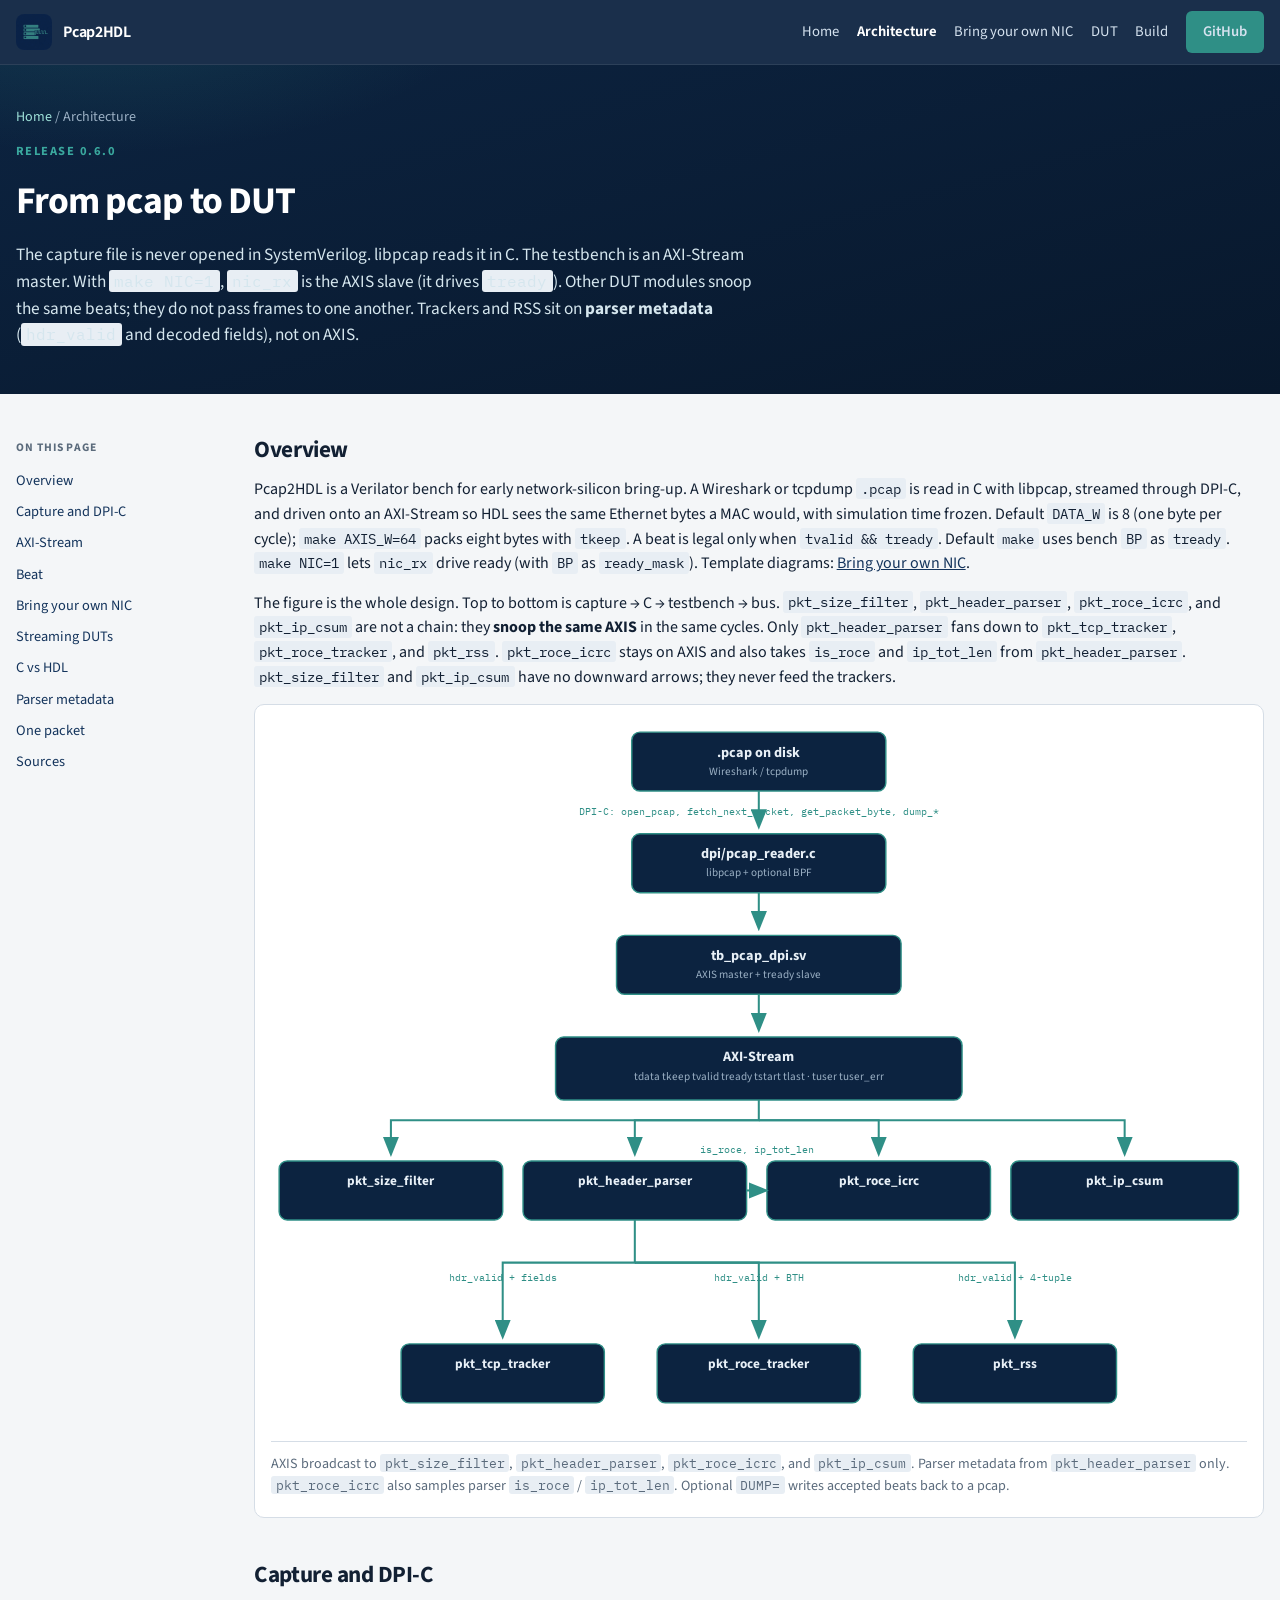
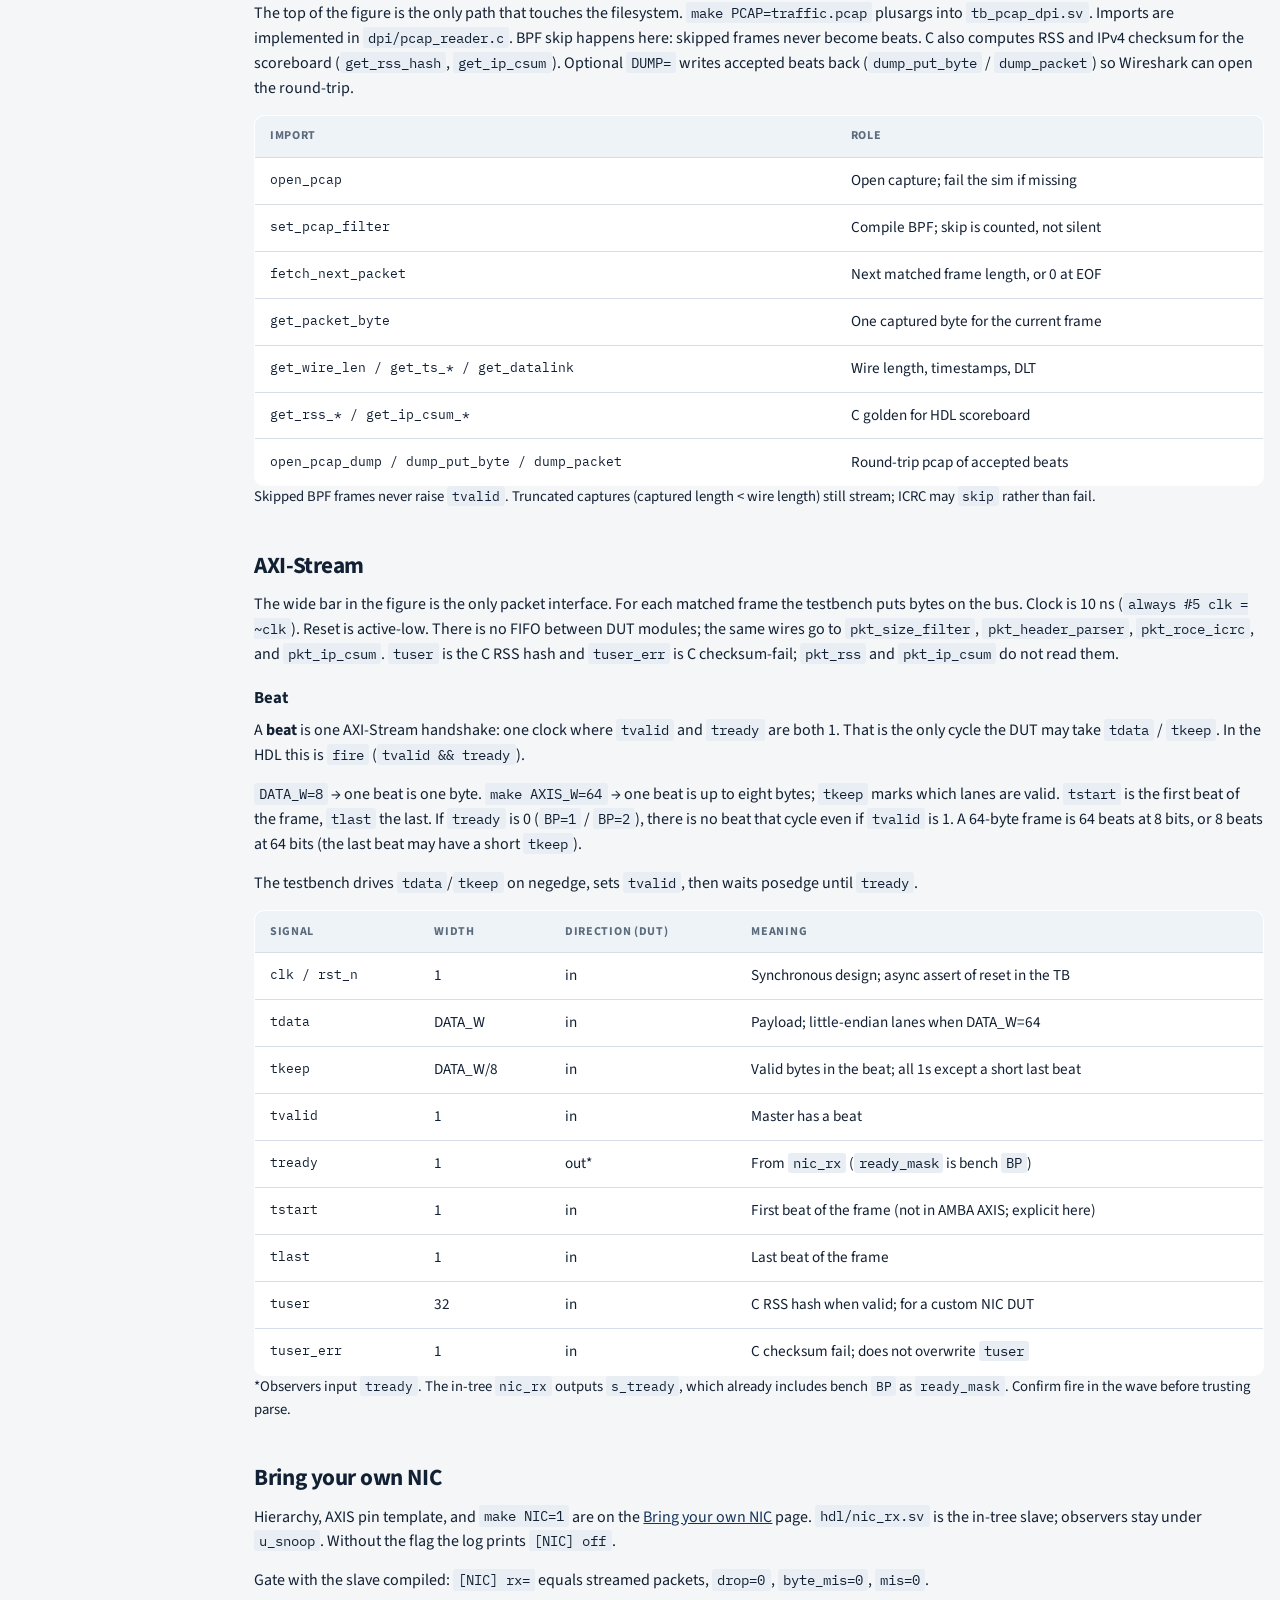
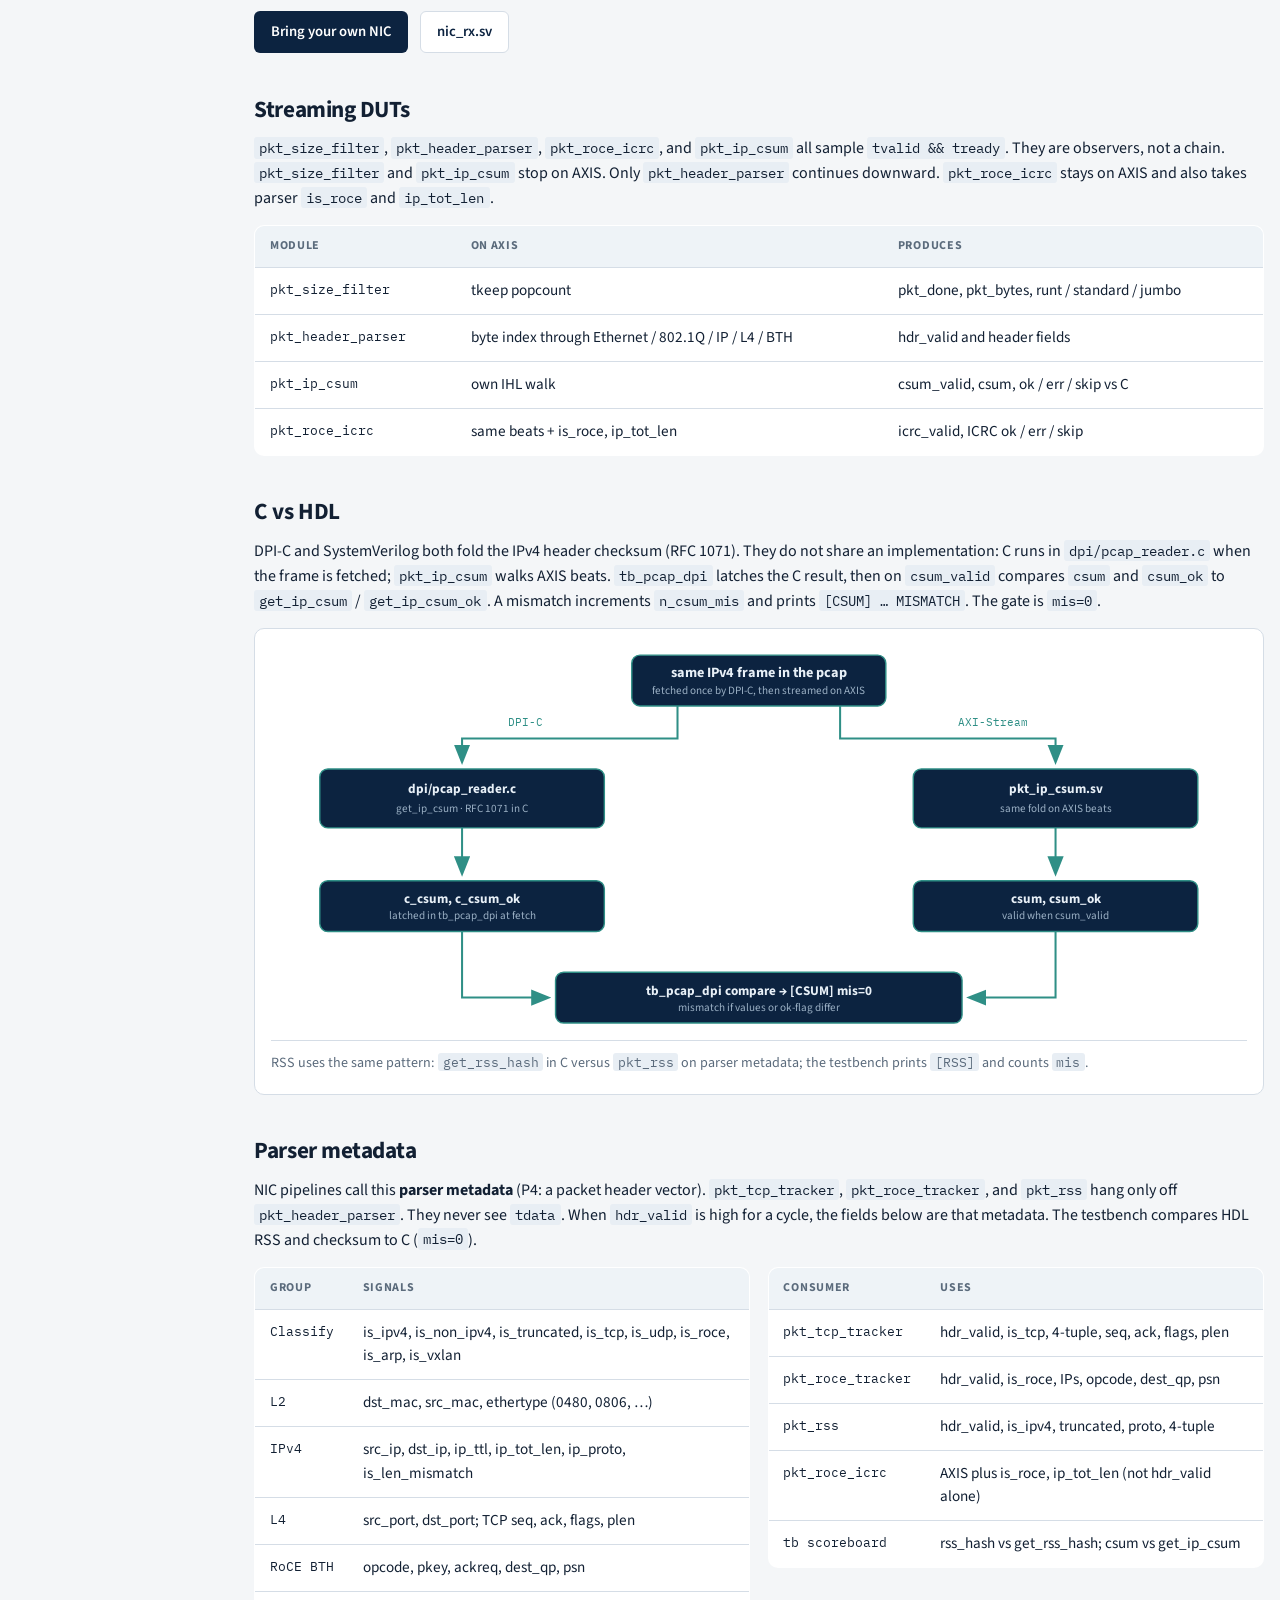
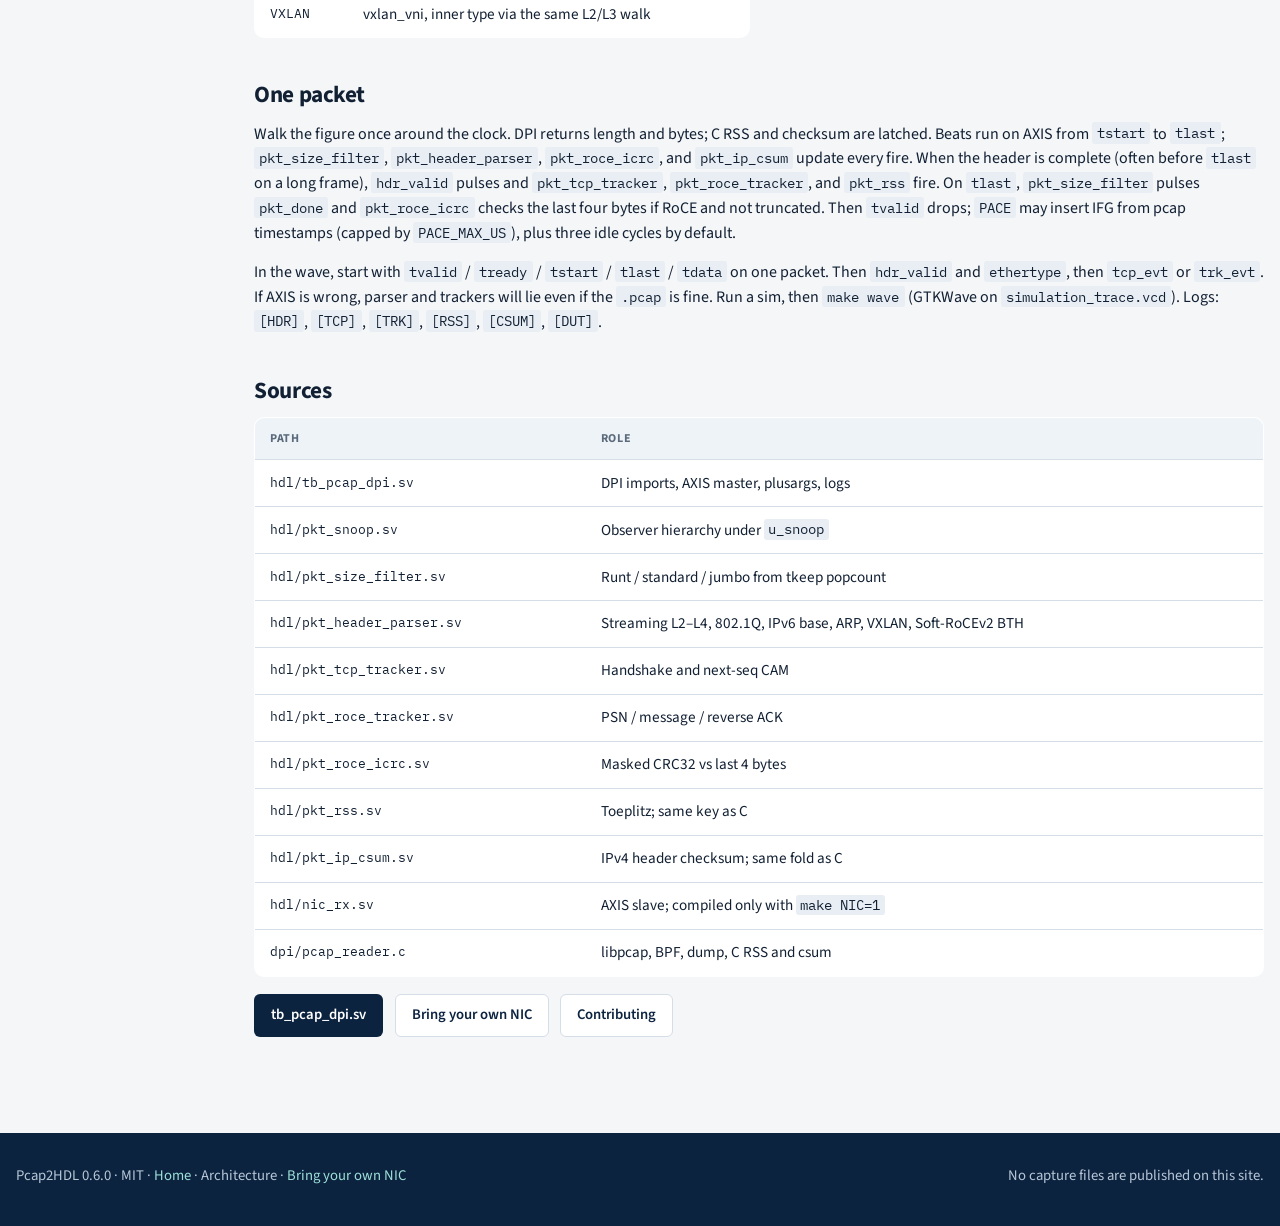
==== commit 3fe3c722: "Park Pcap2HDL 0.6.0: single 802.1Q for IPv4 and IPv6. Leave v0.5.0 on the IPv6-only cut. QinQ and ex" ====
--- a/docs/architecture.html
+++ b/docs/architecture.html
@@ -32,7 +32,7 @@
   <section class="page-hero" id="top">
     <div class="wrap">
       <p class="crumb"><a href="index.html">Home</a> / Architecture</p>
-      <p class="kicker">Release 0.4.0</p>
+      <p class="kicker">Release 0.6.0</p>
       <h1>From pcap to DUT</h1>
       <p class="lede">
         The capture file is never opened in SystemVerilog. libpcap reads it in C.
@@ -449,7 +449,7 @@
 
   <footer class="foot">
     <div class="wrap foot-inner">
-      <span>Pcap2HDL 0.4.0 · MIT · <a href="index.html">Home</a> · Architecture · <a href="nic.html">Bring your own NIC</a></span>
+      <span>Pcap2HDL 0.6.0 · MIT · <a href="index.html">Home</a> · Architecture · <a href="nic.html">Bring your own NIC</a></span>
       <span>No capture files are published on this site.</span>
     </div>
   </footer>
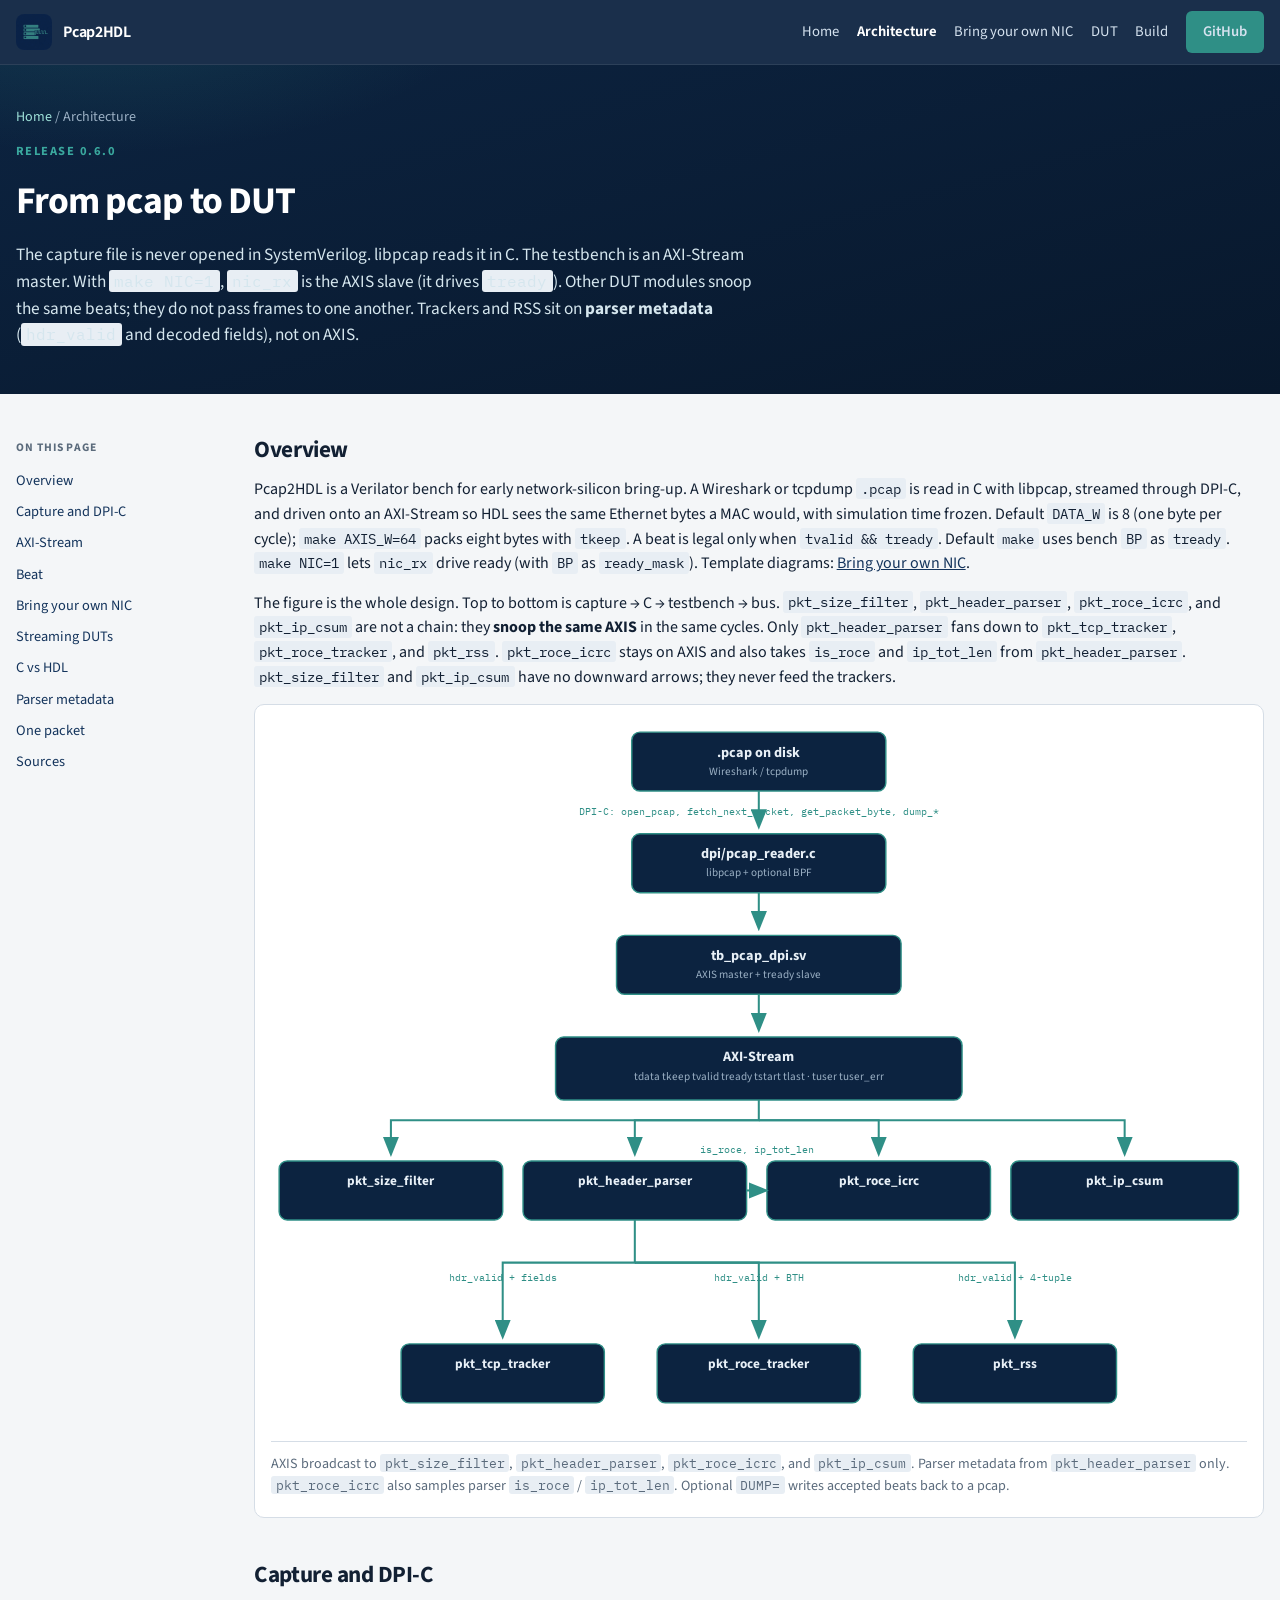
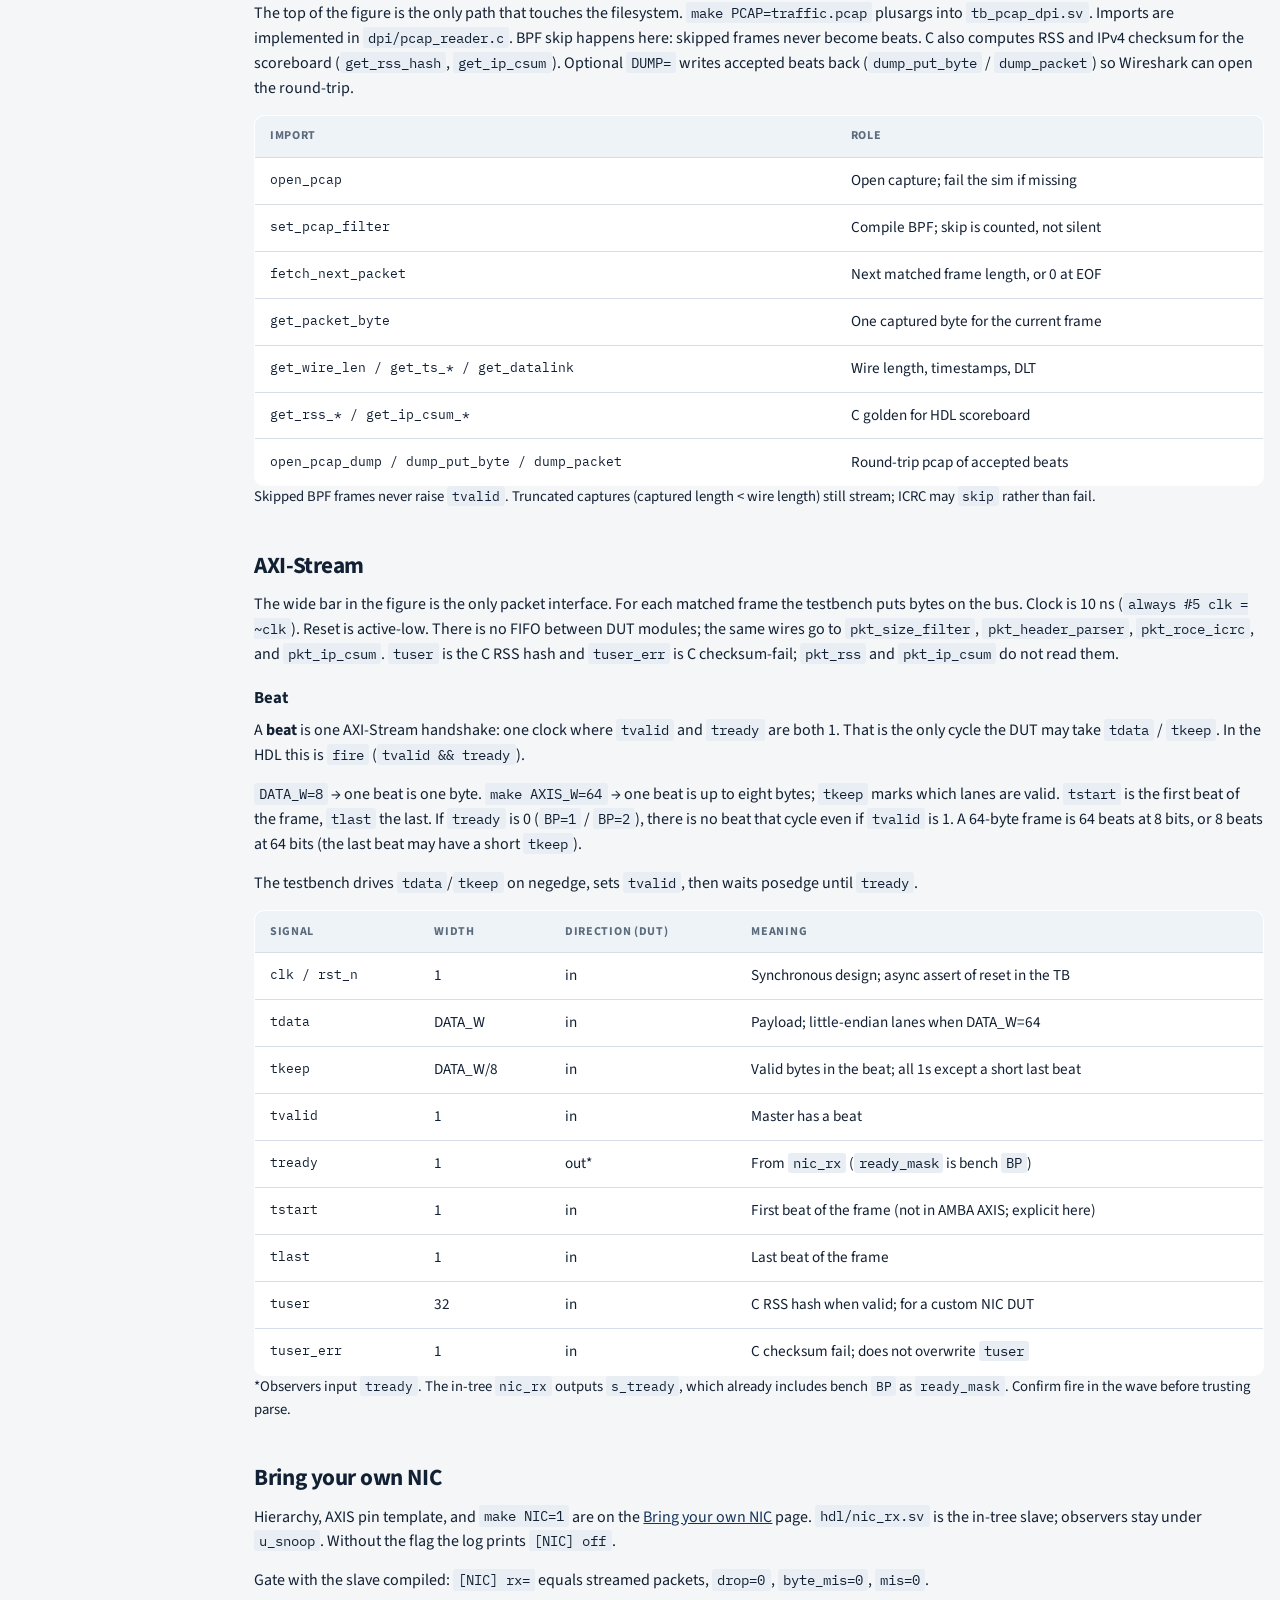
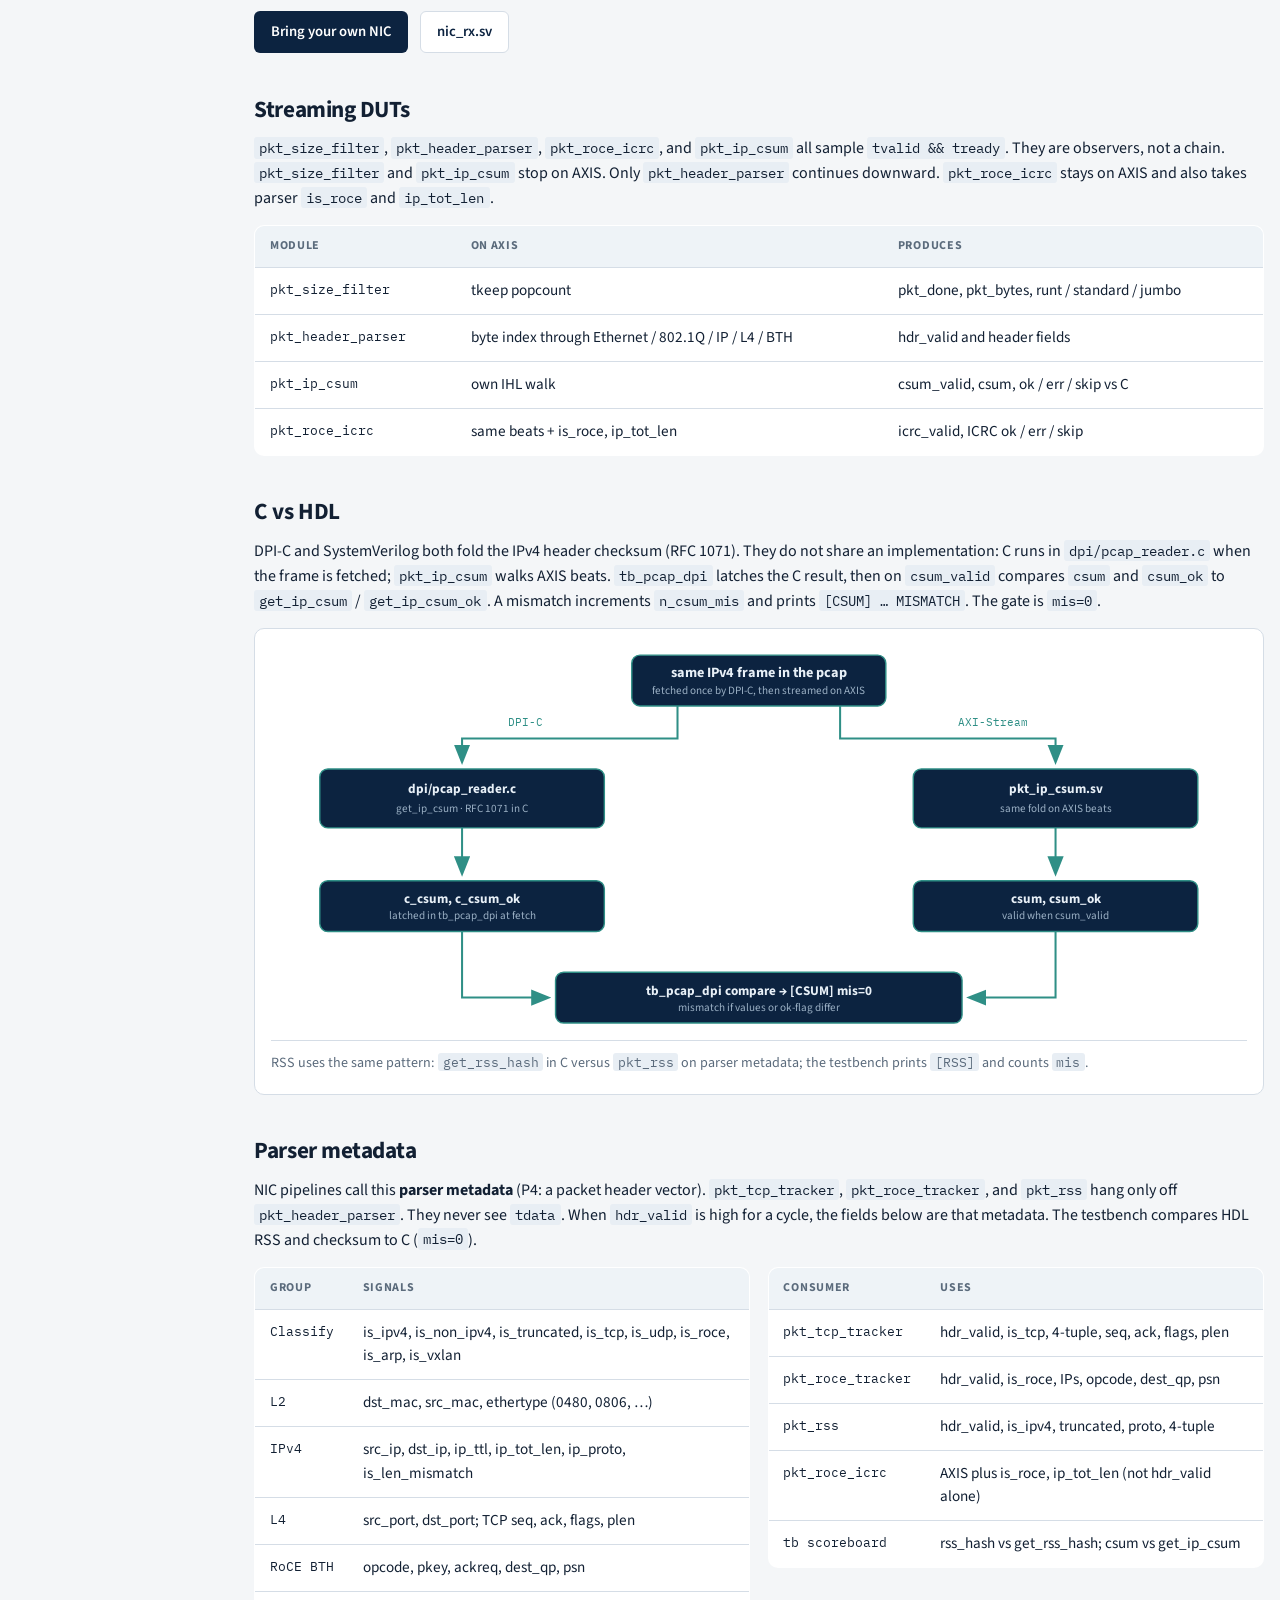
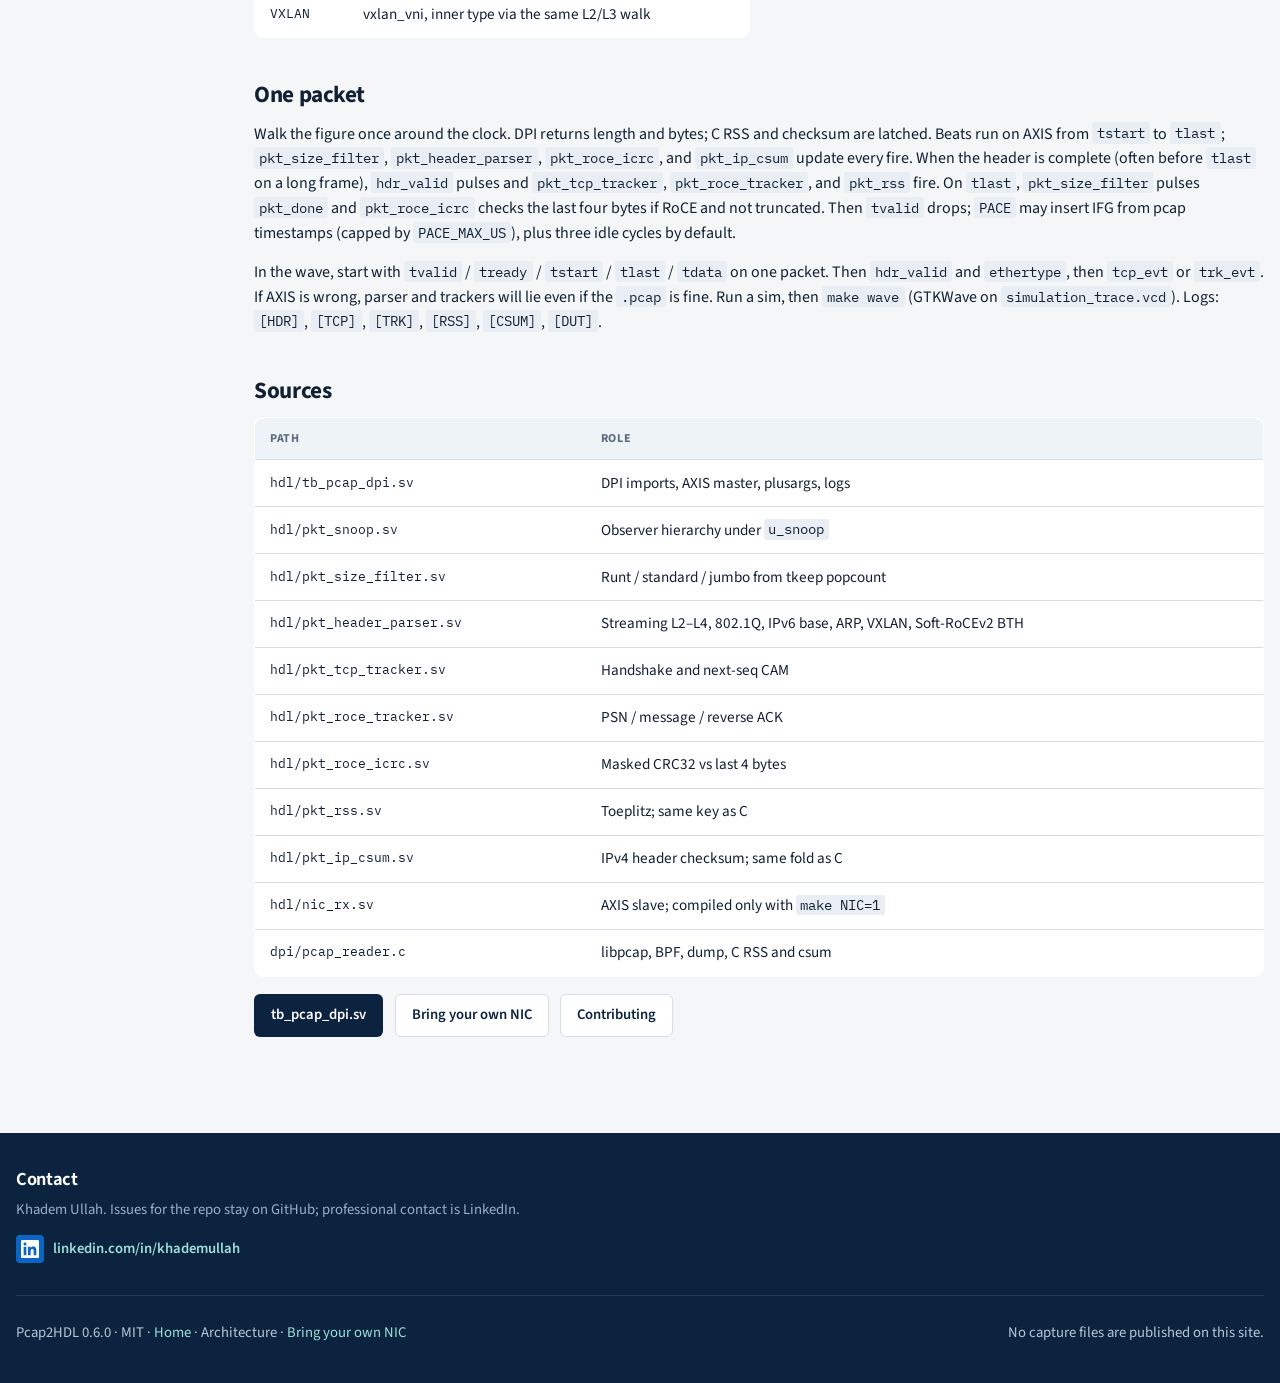
==== commit cf9c05c1: "Update index.html" ====
--- a/docs/architecture.html
+++ b/docs/architecture.html
@@ -448,9 +448,21 @@
   </div>
 
   <footer class="foot">
-    <div class="wrap foot-inner">
-      <span>Pcap2HDL 0.6.0 · MIT · <a href="index.html">Home</a> · Architecture · <a href="nic.html">Bring your own NIC</a></span>
-      <span>No capture files are published on this site.</span>
+    <div class="wrap">
+      <section class="contact" id="contact" aria-labelledby="contact-heading">
+        <h2 id="contact-heading">Contact</h2>
+        <p class="contact-lead">Khadem Ullah. Issues for the repo stay on GitHub; professional contact is LinkedIn.</p>
+        <a class="contact-link" href="https://www.linkedin.com/in/khademullah" rel="me noopener noreferrer">
+          <svg class="li-icon" viewBox="0 0 24 24" aria-hidden="true" focusable="false">
+            <path d="M20.447 20.452h-3.554v-5.569c0-1.328-.027-3.037-1.852-3.037-1.853 0-2.136 1.445-2.136 2.939v5.667H9.351V9h3.414v1.561h.046c.477-.9 1.637-1.85 3.37-1.85 3.601 0 4.267 2.37 4.267 5.455v6.286zM5.337 7.433c-1.144 0-2.063-.926-2.063-2.065 0-1.138.92-2.063 2.063-2.063 1.14 0 2.064.925 2.064 2.063 0 1.139-.925 2.065-2.064 2.065zm1.782 13.019H3.555V9h3.564v11.452zM22.225 0H1.771C.792 0 0 .774 0 1.729v20.542C0 23.227.792 24 1.771 24h20.451C23.2 24 24 23.227 24 22.271V1.729C24 .774 23.2 0 22.222 0h.003z"/>
+          </svg>
+          linkedin.com/in/khademullah
+        </a>
+      </section>
+      <div class="foot-inner">
+        <span>Pcap2HDL 0.6.0 · MIT · <a href="index.html">Home</a> · Architecture · <a href="nic.html">Bring your own NIC</a></span>
+        <span>No capture files are published on this site.</span>
+      </div>
     </div>
   </footer>
 </body>
--- a/docs/site.css
+++ b/docs/site.css
@@ -344,6 +344,45 @@
   padding: 2rem 0 2.4rem;
   font-size: 0.92rem;
 }
+.contact {
+  margin-bottom: 1.6rem;
+  padding-bottom: 1.5rem;
+  border-bottom: 1px solid rgba(255,255,255,0.1);
+}
+.contact h2 {
+  margin: 0 0 0.35rem;
+  color: #fff;
+  font-size: 1.15rem;
+  font-weight: 650;
+  letter-spacing: -0.02em;
+}
+.contact-lead {
+  margin: 0 0 0.85rem;
+  color: #9bb0c4;
+  max-width: 40rem;
+}
+.contact-link {
+  display: inline-flex;
+  align-items: center;
+  gap: 0.55rem;
+  color: #9ee0d8;
+  text-decoration: none;
+  font-weight: 600;
+}
+.contact-link:hover { color: #fff; text-decoration: none; }
+.foot .contact-link:hover { text-decoration: none; }
+.contact-link:hover .li-icon { background: #0a66c2; }
+.li-icon {
+  width: 28px;
+  height: 28px;
+  flex-shrink: 0;
+  border-radius: 4px;
+  background: #0a66c2;
+  color: #fff;
+  padding: 5px;
+  box-sizing: border-box;
+}
+.li-icon path { fill: currentColor; }
 .foot code {
   background: transparent;
   color: #9bb0c4;
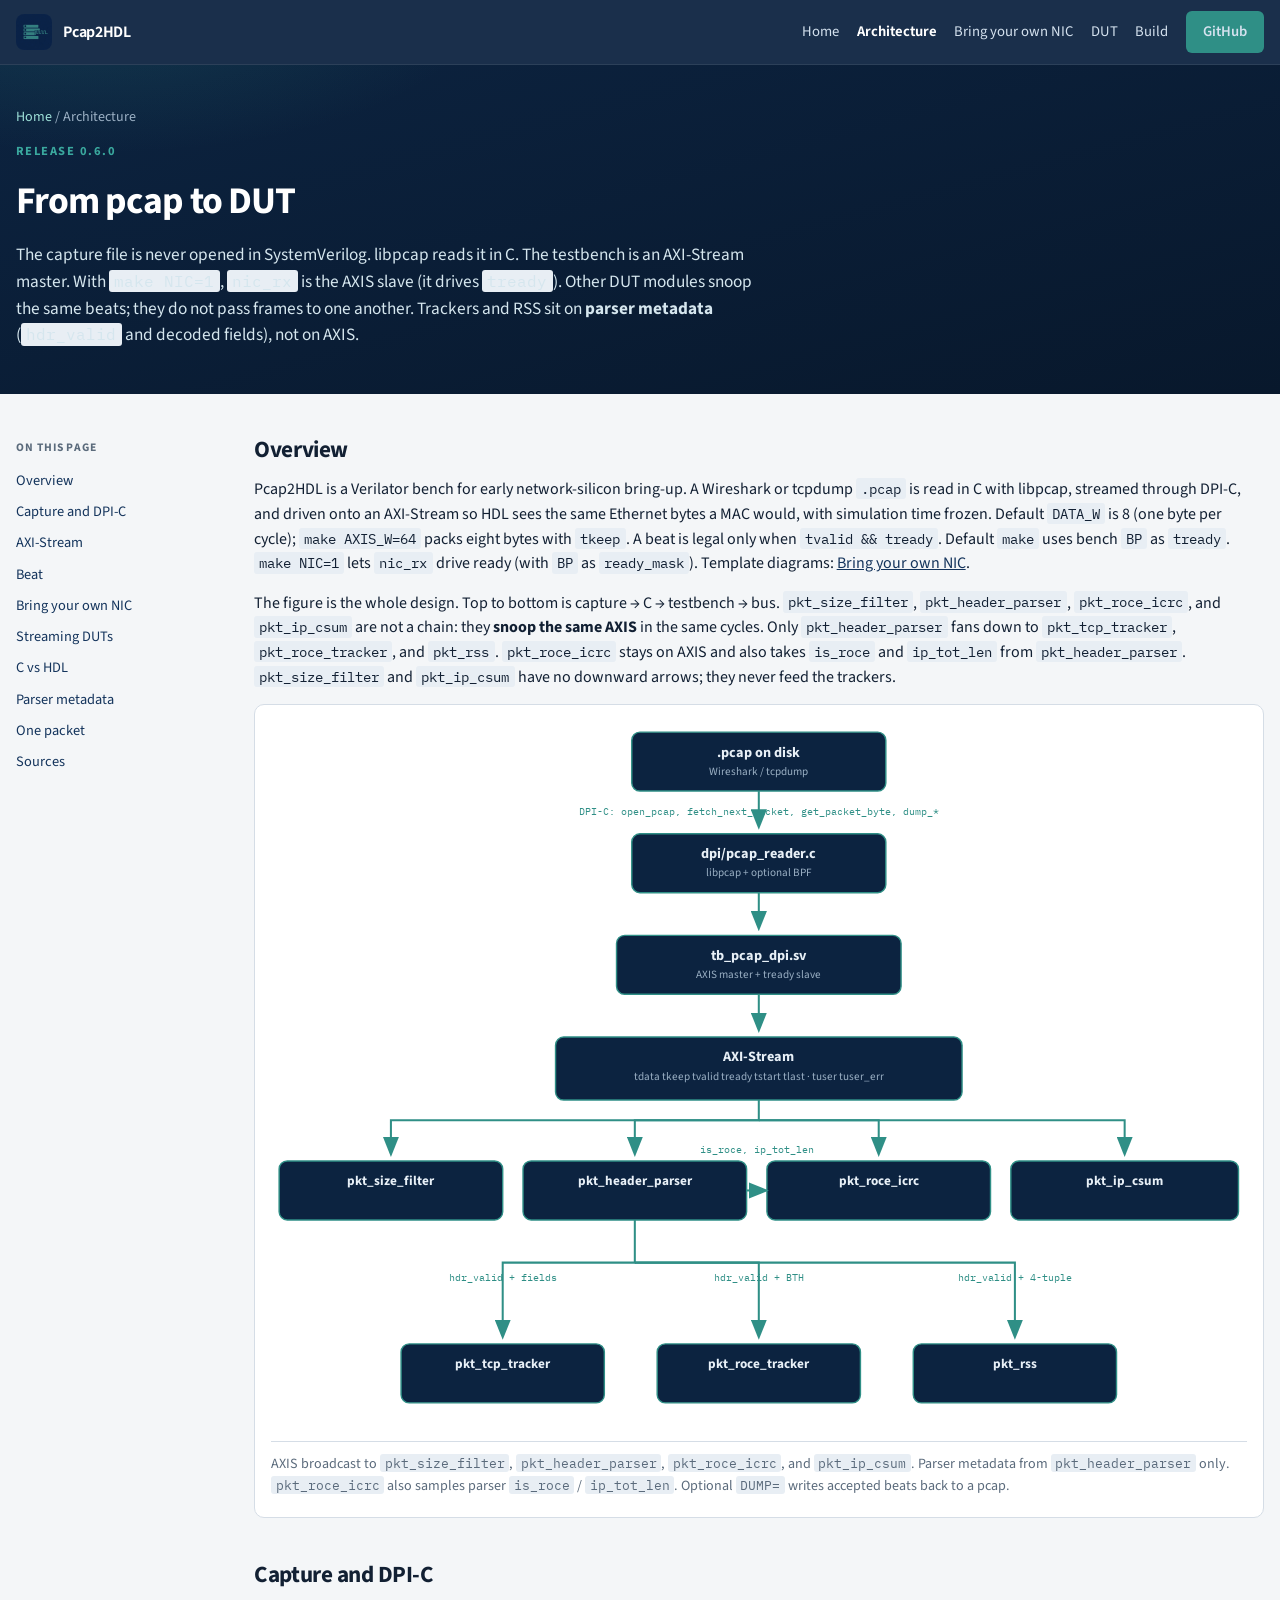
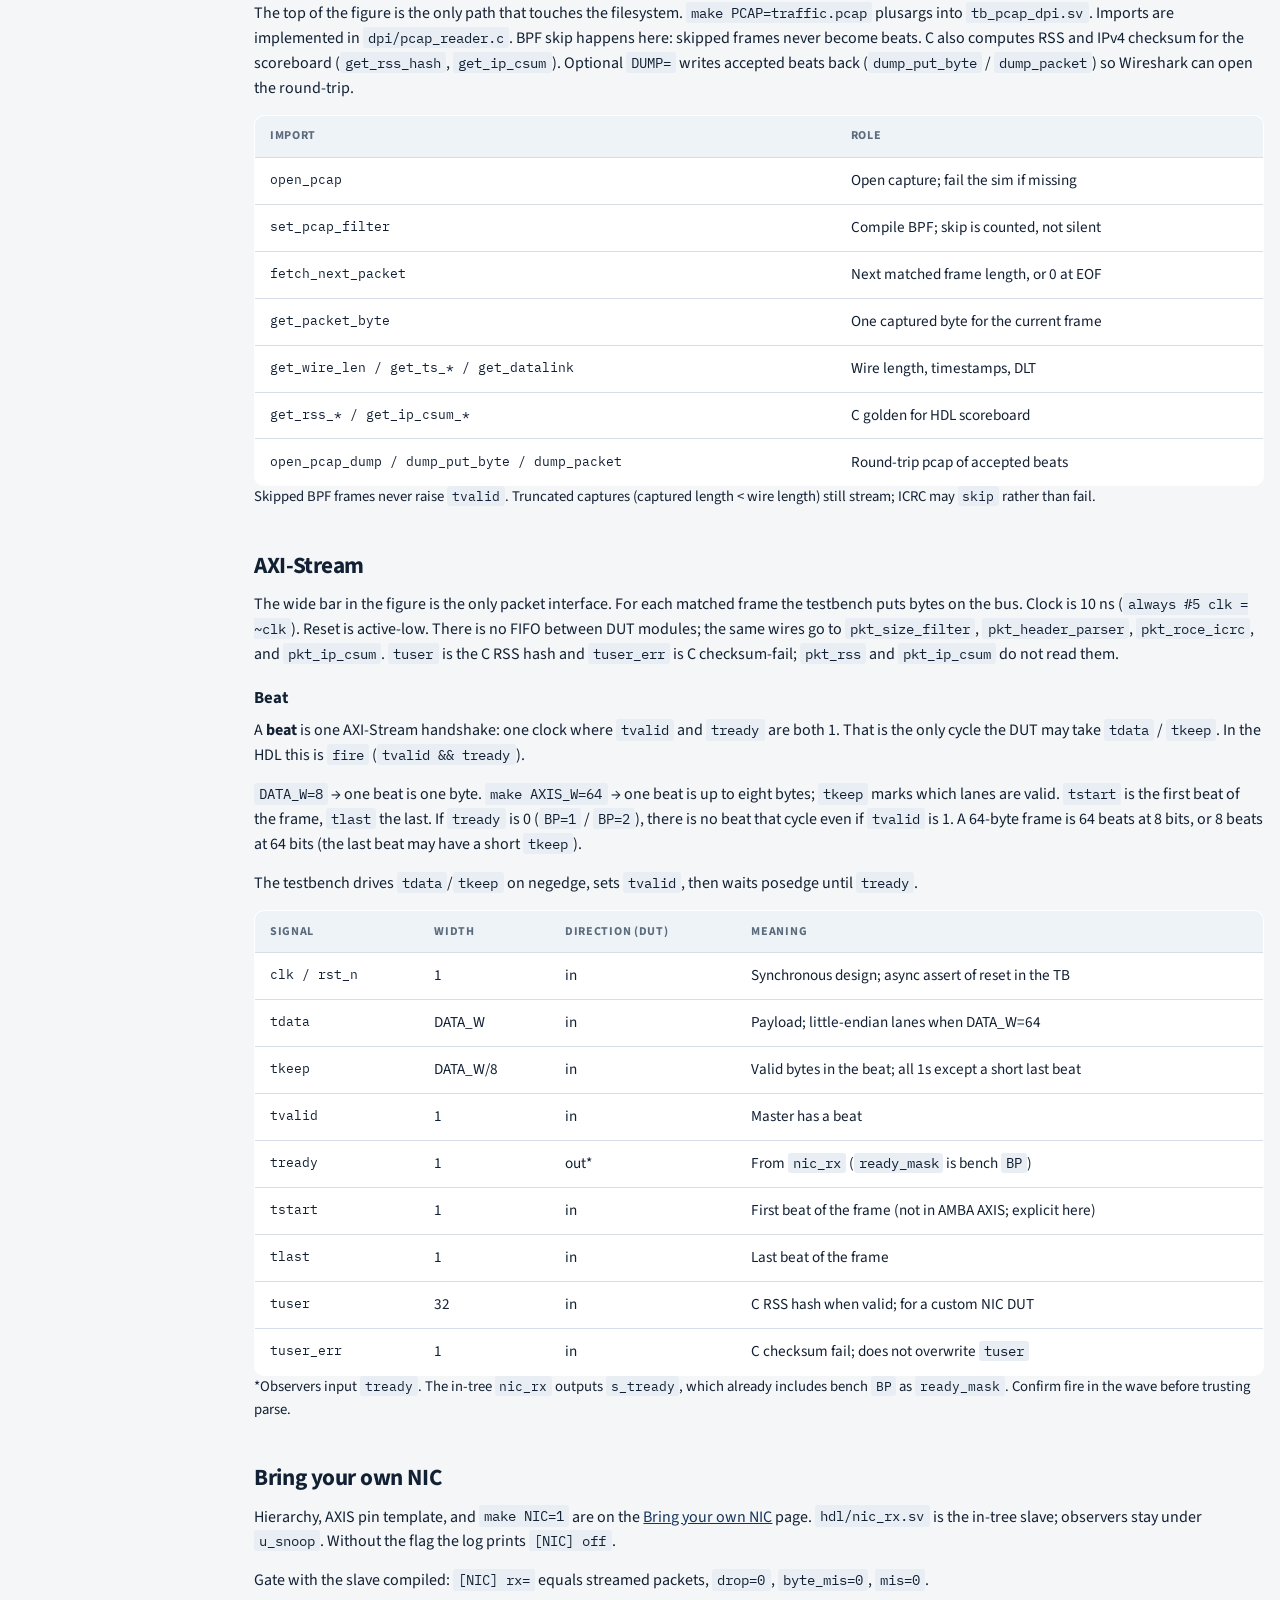
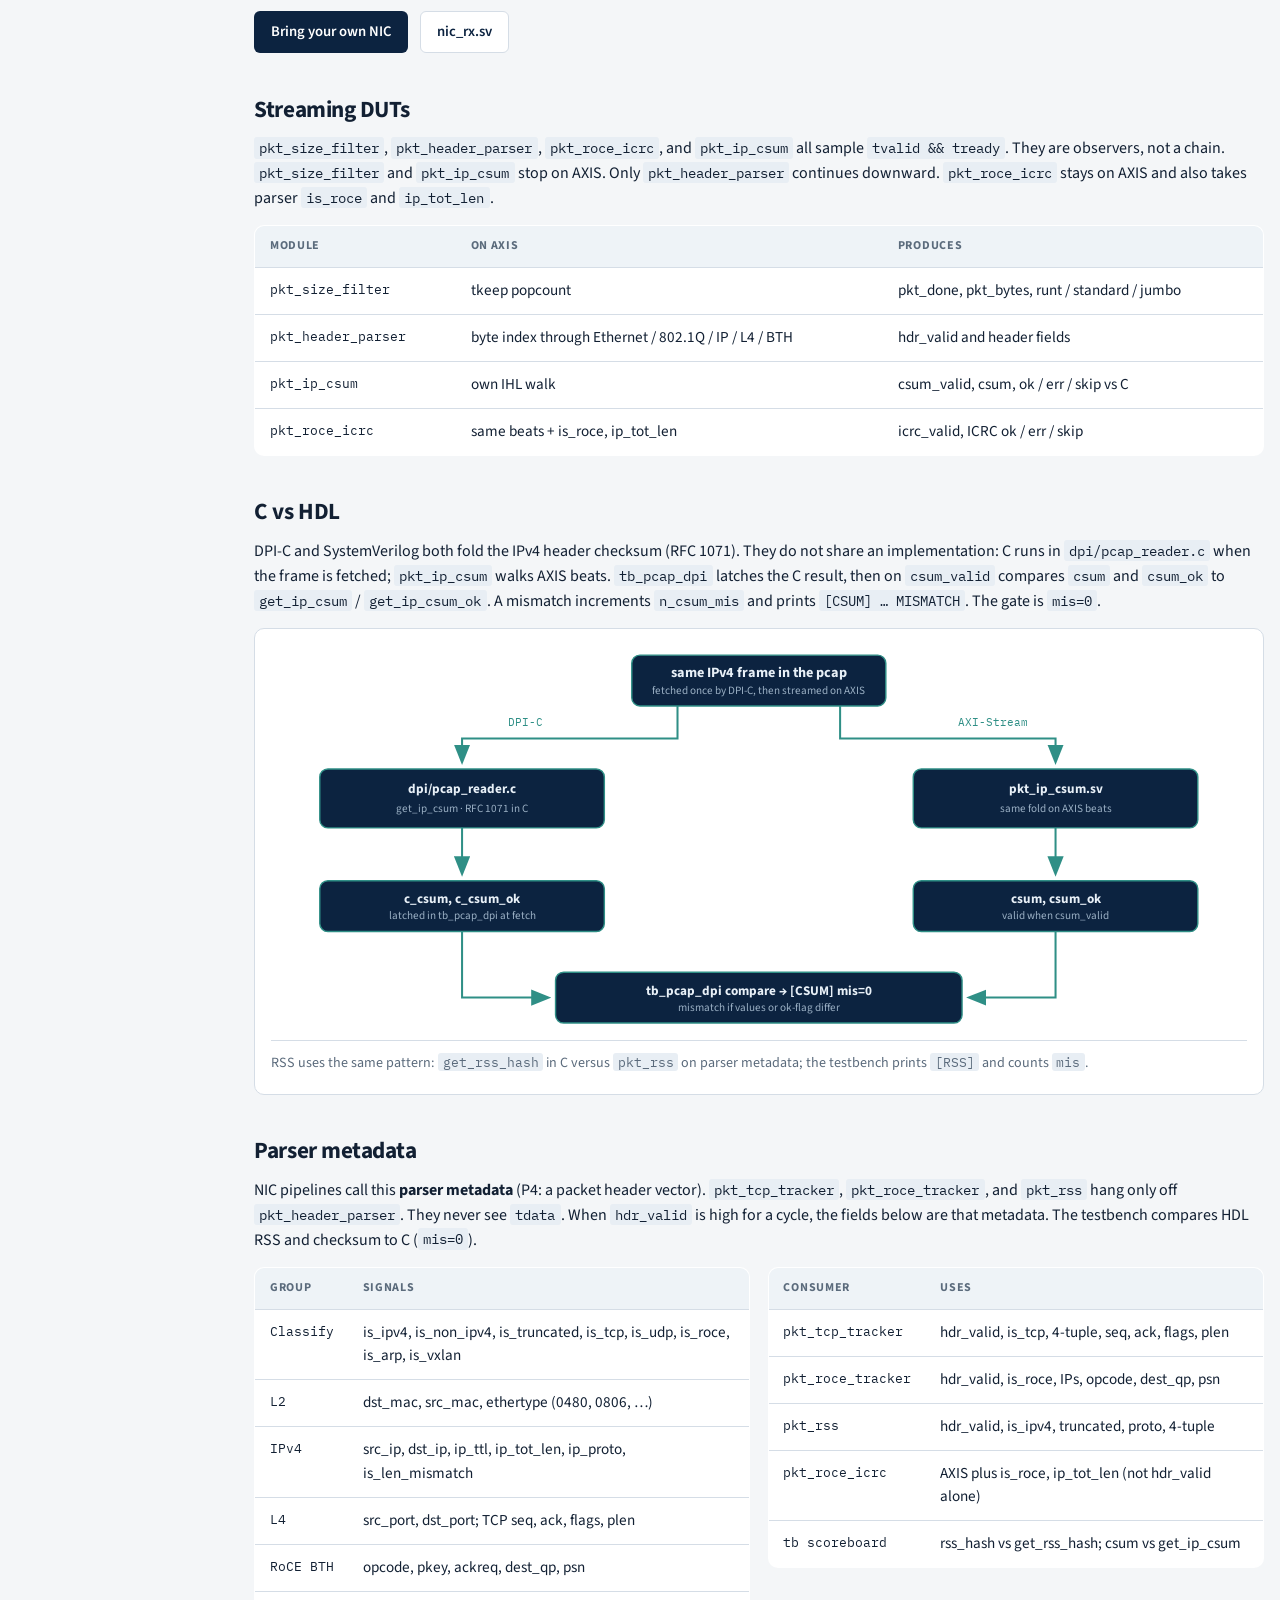
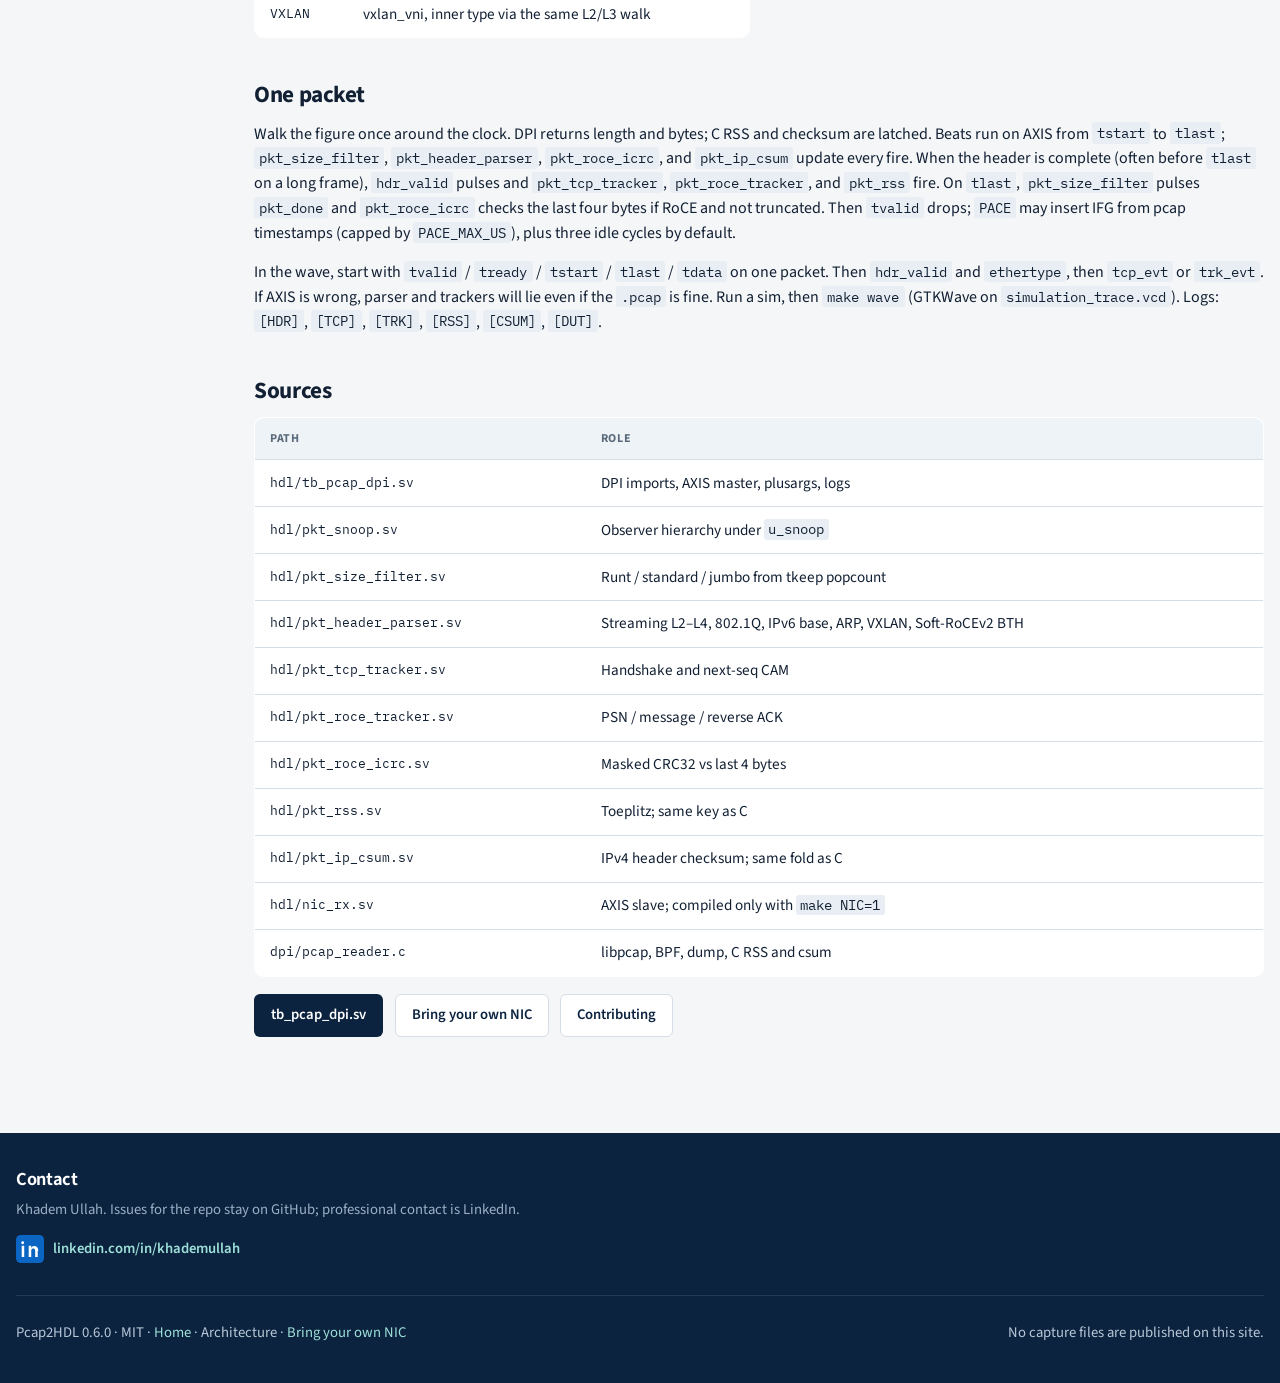
==== commit 2a098368: "Update index.html" ====
--- a/docs/architecture.html
+++ b/docs/architecture.html
@@ -453,9 +453,7 @@
         <h2 id="contact-heading">Contact</h2>
         <p class="contact-lead">Khadem Ullah. Issues for the repo stay on GitHub; professional contact is LinkedIn.</p>
         <a class="contact-link" href="https://www.linkedin.com/in/khademullah" rel="me noopener noreferrer">
-          <svg class="li-icon" viewBox="0 0 24 24" aria-hidden="true" focusable="false">
-            <path d="M20.447 20.452h-3.554v-5.569c0-1.328-.027-3.037-1.852-3.037-1.853 0-2.136 1.445-2.136 2.939v5.667H9.351V9h3.414v1.561h.046c.477-.9 1.637-1.85 3.37-1.85 3.601 0 4.267 2.37 4.267 5.455v6.286zM5.337 7.433c-1.144 0-2.063-.926-2.063-2.065 0-1.138.92-2.063 2.063-2.063 1.14 0 2.064.925 2.064 2.063 0 1.139-.925 2.065-2.064 2.065zm1.782 13.019H3.555V9h3.564v11.452zM22.225 0H1.771C.792 0 0 .774 0 1.729v20.542C0 23.227.792 24 1.771 24h20.451C23.2 24 24 23.227 24 22.271V1.729C24 .774 23.2 0 22.222 0h.003z"/>
-          </svg>
+          <img class="li-icon" src="linkedin.svg" width="28" height="28" alt="">
           linkedin.com/in/khademullah
         </a>
       </section>
--- a/docs/site.css
+++ b/docs/site.css
@@ -365,24 +365,25 @@
   display: inline-flex;
   align-items: center;
   gap: 0.55rem;
+  width: auto;
+  max-width: 100%;
   color: #9ee0d8;
   text-decoration: none;
   font-weight: 600;
 }
 .contact-link:hover { color: #fff; text-decoration: none; }
 .foot .contact-link:hover { text-decoration: none; }
-.contact-link:hover .li-icon { background: #0a66c2; }
-.li-icon {
+img.li-icon {
+  display: block;
   width: 28px;
   height: 28px;
-  flex-shrink: 0;
+  min-width: 28px;
+  min-height: 28px;
+  max-width: 28px;
+  max-height: 28px;
+  flex: 0 0 28px;
   border-radius: 4px;
-  background: #0a66c2;
-  color: #fff;
-  padding: 5px;
-  box-sizing: border-box;
-}
-.li-icon path { fill: currentColor; }
+}
 .foot code {
   background: transparent;
   color: #9bb0c4;
@@ -494,6 +495,12 @@
   display: block;
   width: 100%;
   height: auto;
+}
+footer svg,
+.contact svg {
+  width: 28px;
+  height: 28px;
+  max-width: 28px;
 }
 .flow-chart figcaption {
   margin: 0.4rem 0 0.7rem;
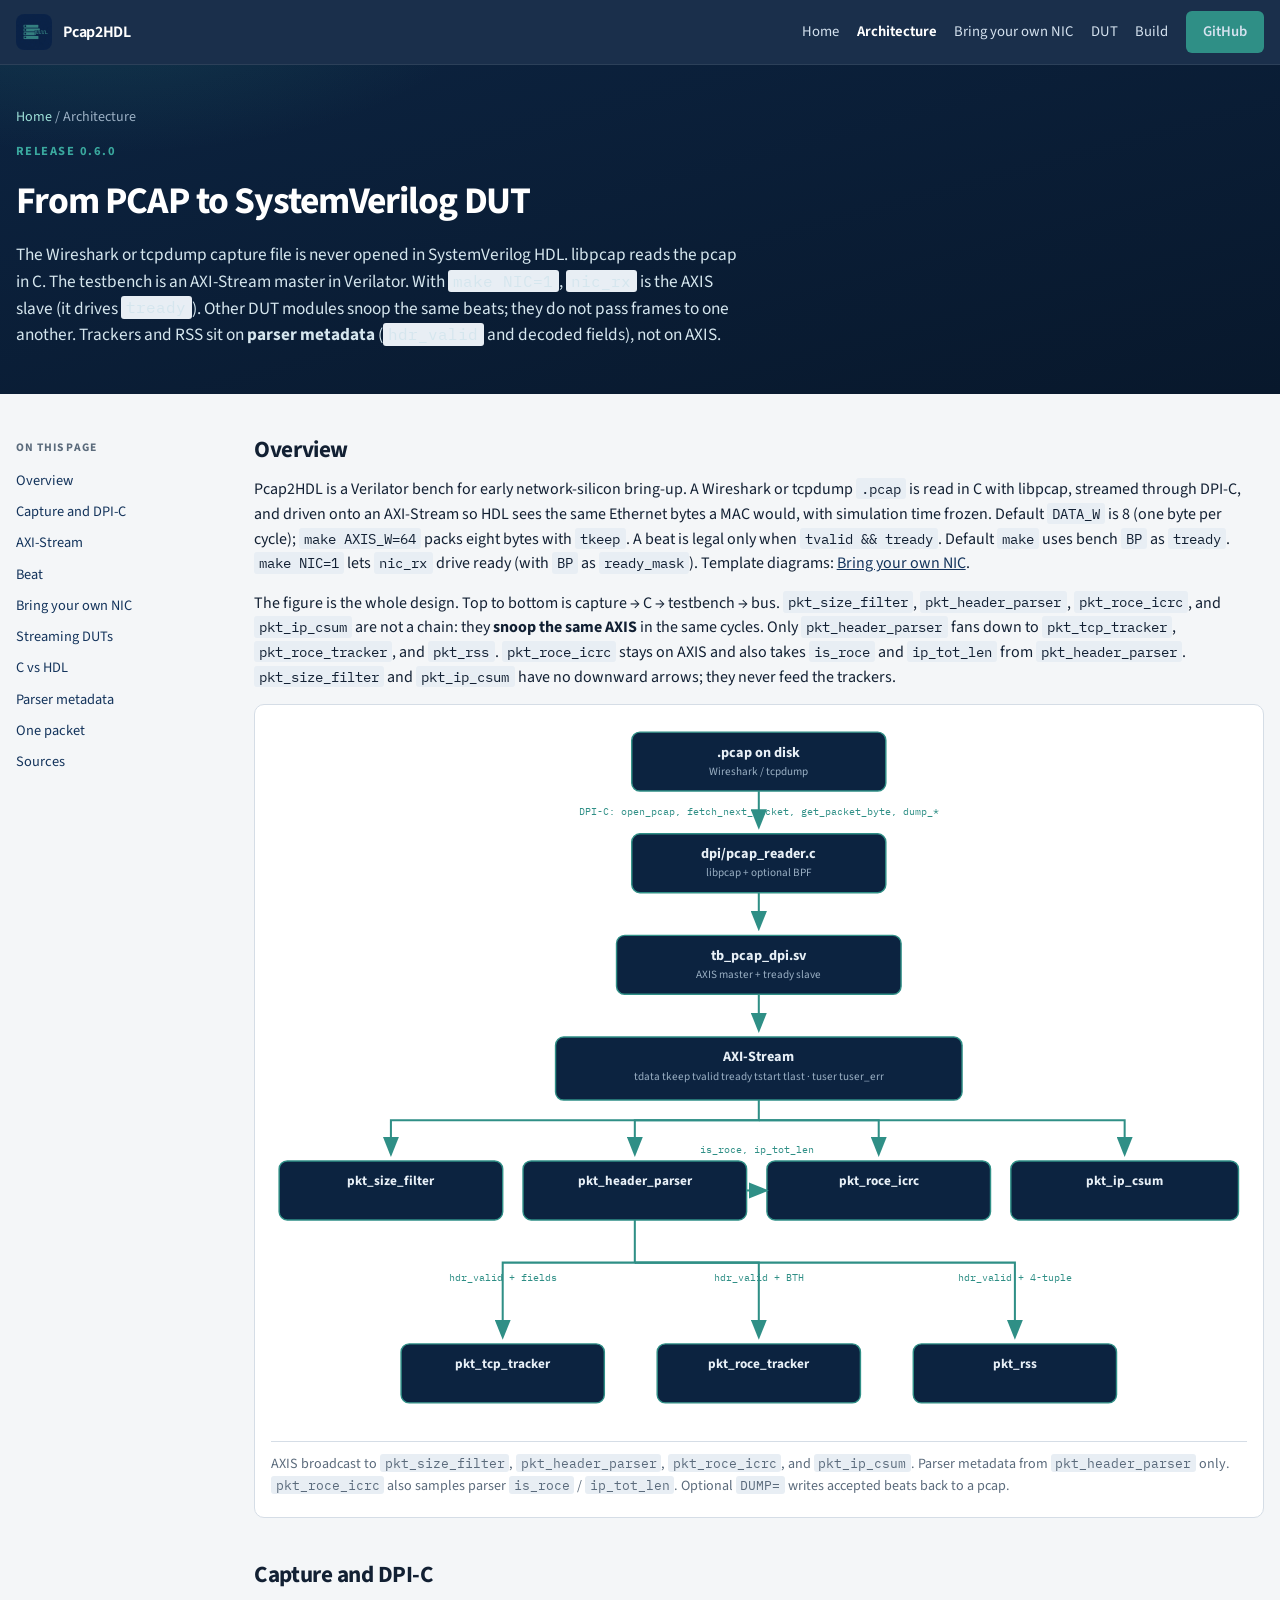
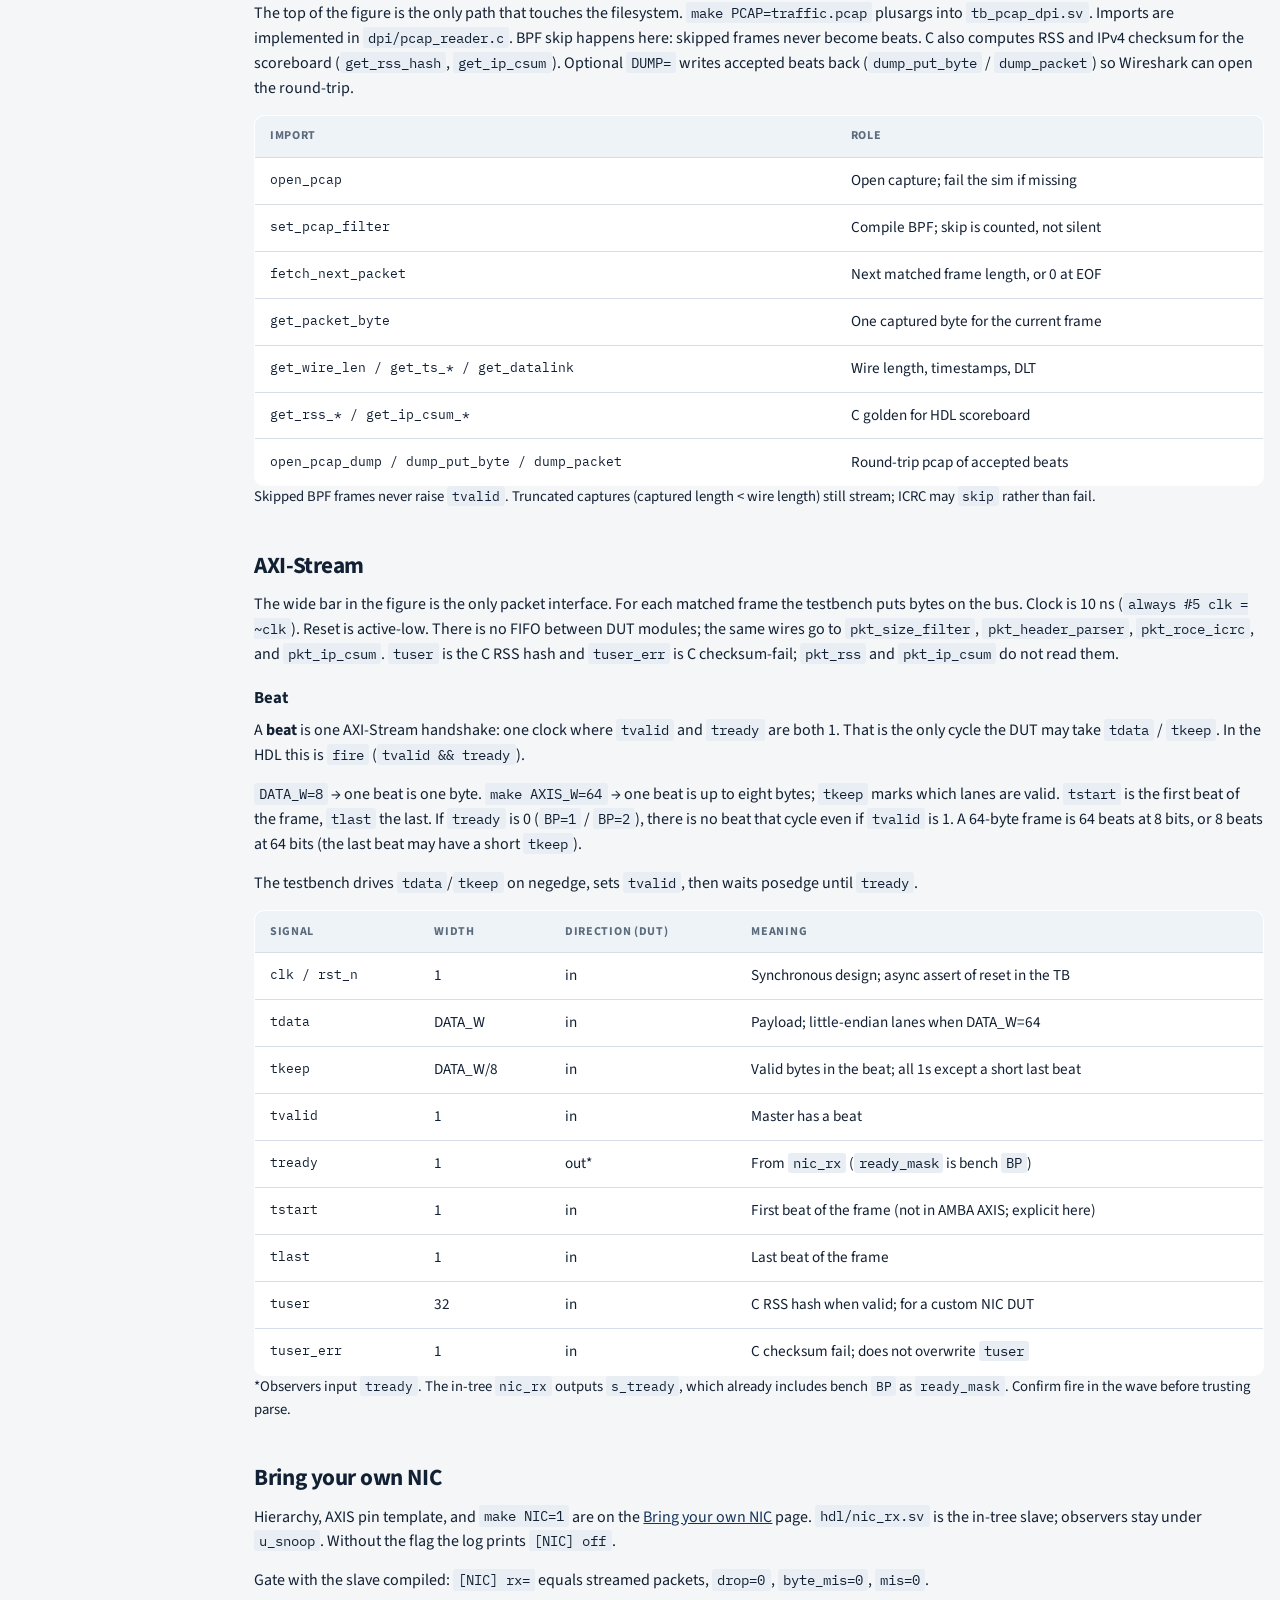
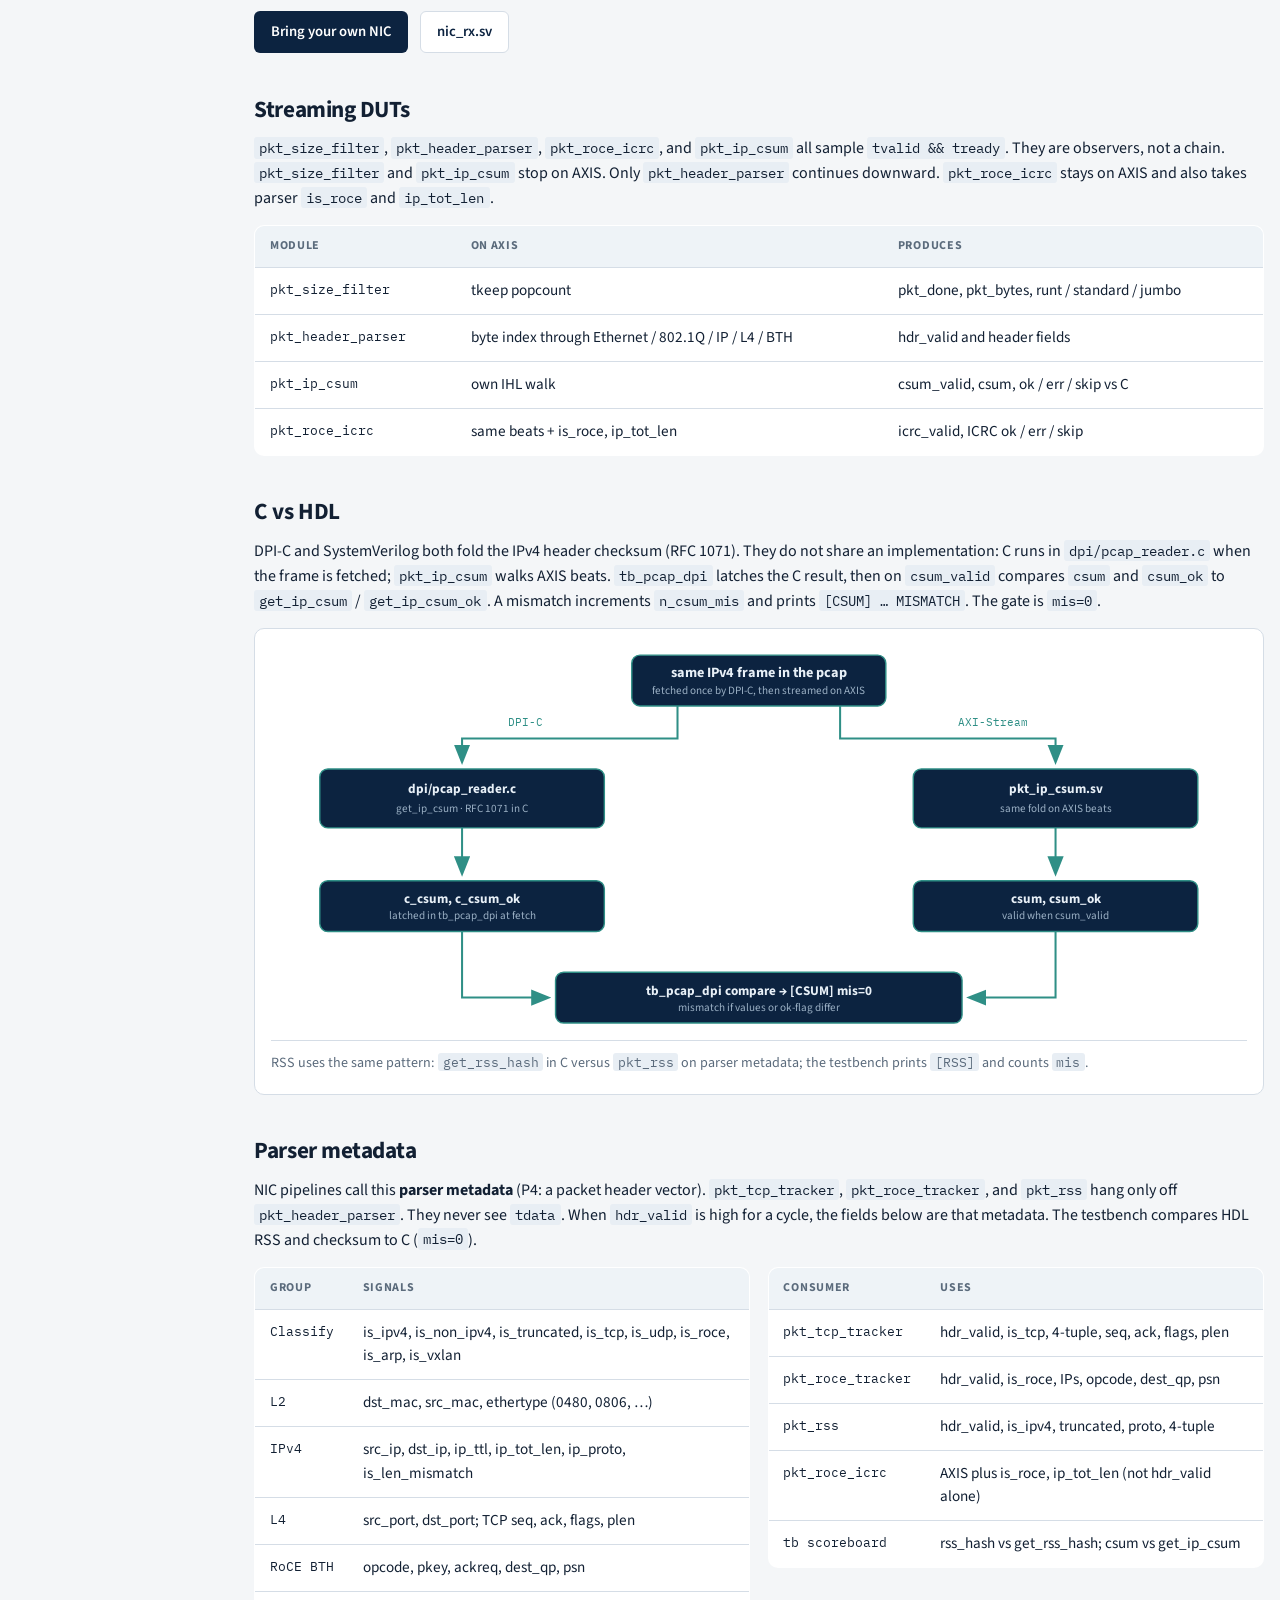
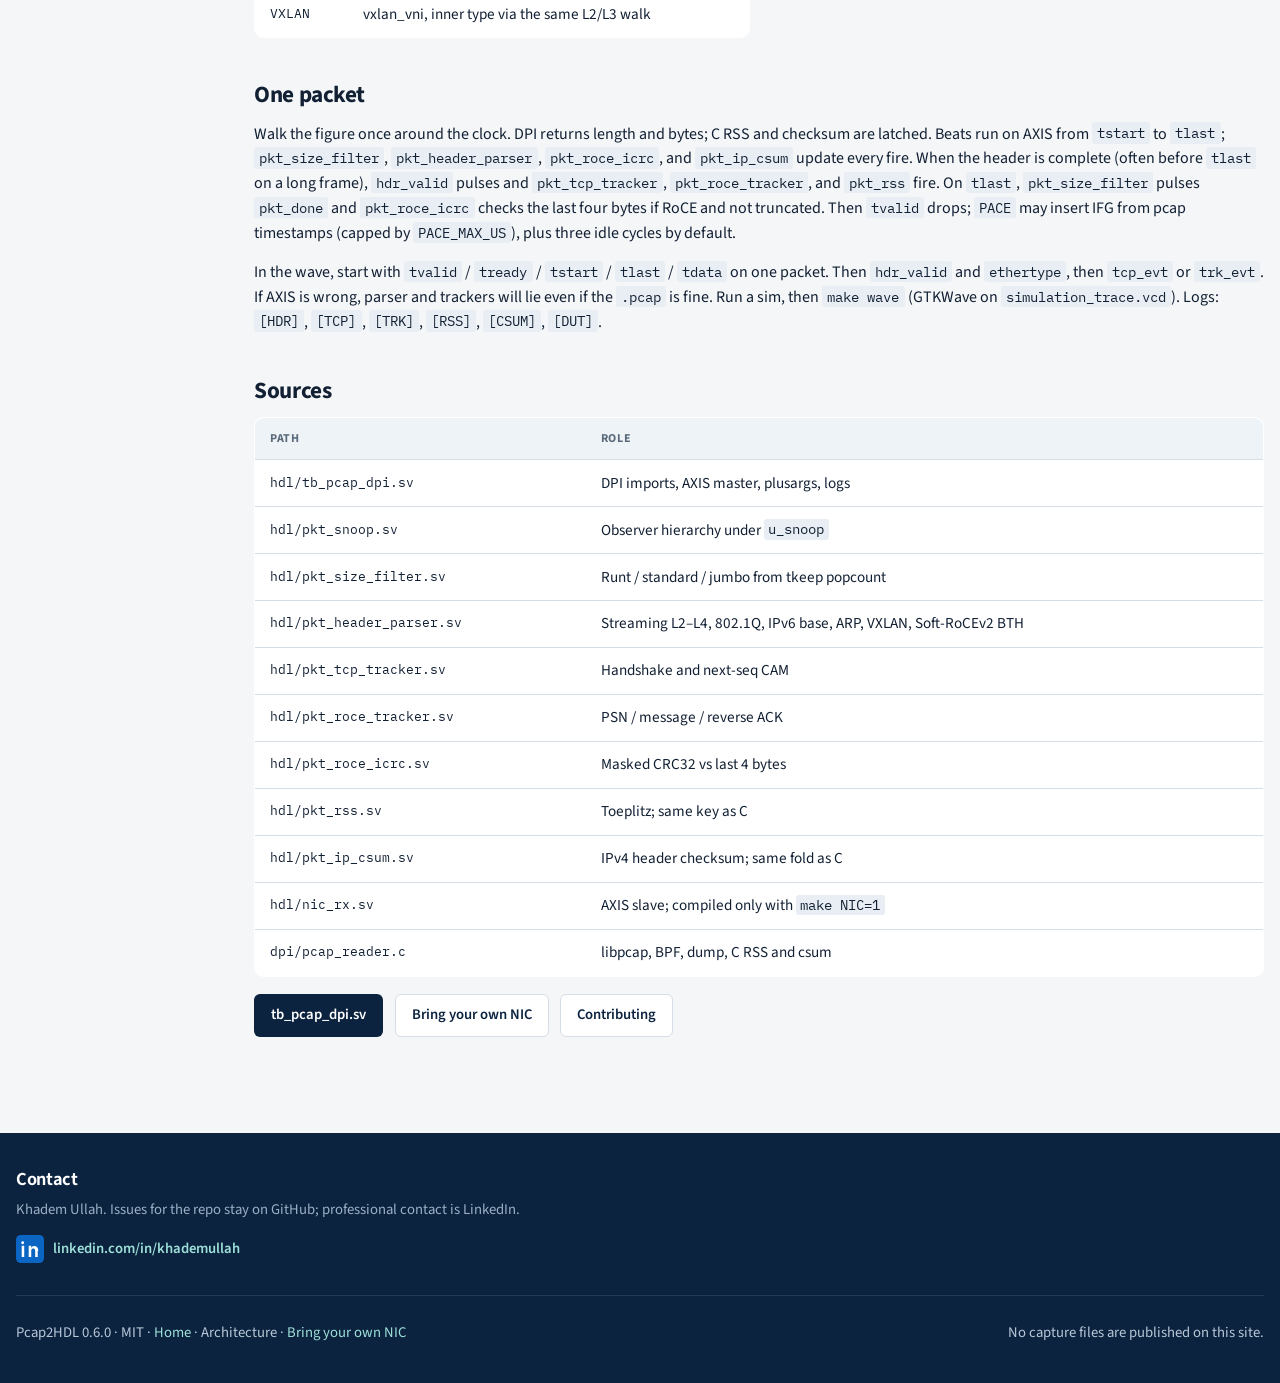
==== commit b11f9fbd: "Update index.html" ====
--- a/docs/architecture.html
+++ b/docs/architecture.html
@@ -3,9 +3,32 @@
 <head>
   <meta charset="utf-8">
   <meta name="viewport" content="width=device-width, initial-scale=1">
-  <title>Architecture — Pcap2HDL</title>
-  <meta name="description" content="How Pcap2HDL moves a Wireshark pcap through DPI-C into a cycle-accurate AXI-Stream, then into parser, trackers, and C-versus-HDL scoreboards.">
+  <title>Architecture — Pcap2HDL PCAP to SystemVerilog (DPI-C, AXI-Stream)</title>
+  <meta name="description" content="Pcap2HDL architecture: Wireshark or tcpdump PCAP through libpcap and DPI-C into cycle-accurate SystemVerilog HDL on AXI-Stream in Verilator. Parser, trackers, C-versus-HDL scoreboards.">
+  <link rel="canonical" href="https://khademullah.github.io/Pcap2HDL/architecture.html">
+  <meta name="robots" content="index,follow">
+  <meta name="keywords" content="Pcap2HDL, pcap, Wireshark, Verilator, SystemVerilog, HDL, DPI-C, AXI-Stream">
+  <meta property="og:type" content="website">
+  <meta property="og:site_name" content="Pcap2HDL">
+  <meta property="og:title" content="Architecture — Pcap2HDL PCAP to SystemVerilog">
+  <meta property="og:description" content="How a Wireshark pcap moves through DPI-C into cycle-accurate SystemVerilog HDL on AXI-Stream.">
+  <meta property="og:url" content="https://khademullah.github.io/Pcap2HDL/architecture.html">
+  <meta property="og:image" content="https://khademullah.github.io/Pcap2HDL/pcap2hdl-logo-hero.png">
+  <meta name="twitter:card" content="summary_large_image">
   <link rel="icon" href="pcap2hdl-icon.png">
+  <script type="application/ld+json">
+  {
+    "@context": "https://schema.org",
+    "@type": "WebPage",
+    "name": "Architecture — Pcap2HDL",
+    "url": "https://khademullah.github.io/Pcap2HDL/architecture.html",
+    "isPartOf": {
+      "@type": "WebSite",
+      "name": "Pcap2HDL",
+      "url": "https://khademullah.github.io/Pcap2HDL/"
+    }
+  }
+  </script>
   <link rel="preconnect" href="https://fonts.googleapis.com">
   <link rel="preconnect" href="https://fonts.gstatic.com" crossorigin>
   <link href="https://fonts.googleapis.com/css2?family=IBM+Plex+Mono:wght@400;500&family=Source+Sans+3:wght@400;600;700&display=swap" rel="stylesheet">
@@ -33,10 +56,10 @@
     <div class="wrap">
       <p class="crumb"><a href="index.html">Home</a> / Architecture</p>
       <p class="kicker">Release 0.6.0</p>
-      <h1>From pcap to DUT</h1>
+      <h1>From PCAP to SystemVerilog DUT</h1>
       <p class="lede">
-        The capture file is never opened in SystemVerilog. libpcap reads it in C.
-        The testbench is an AXI-Stream master. With <code>make NIC=1</code>,
+        The Wireshark or tcpdump capture file is never opened in SystemVerilog HDL. libpcap reads the pcap in C.
+        The testbench is an AXI-Stream master in Verilator. With <code>make NIC=1</code>,
         <code>nic_rx</code> is the AXIS slave (it drives <code>tready</code>).
         Other DUT modules snoop the same beats; they do not pass frames to one another.
         Trackers and RSS sit on
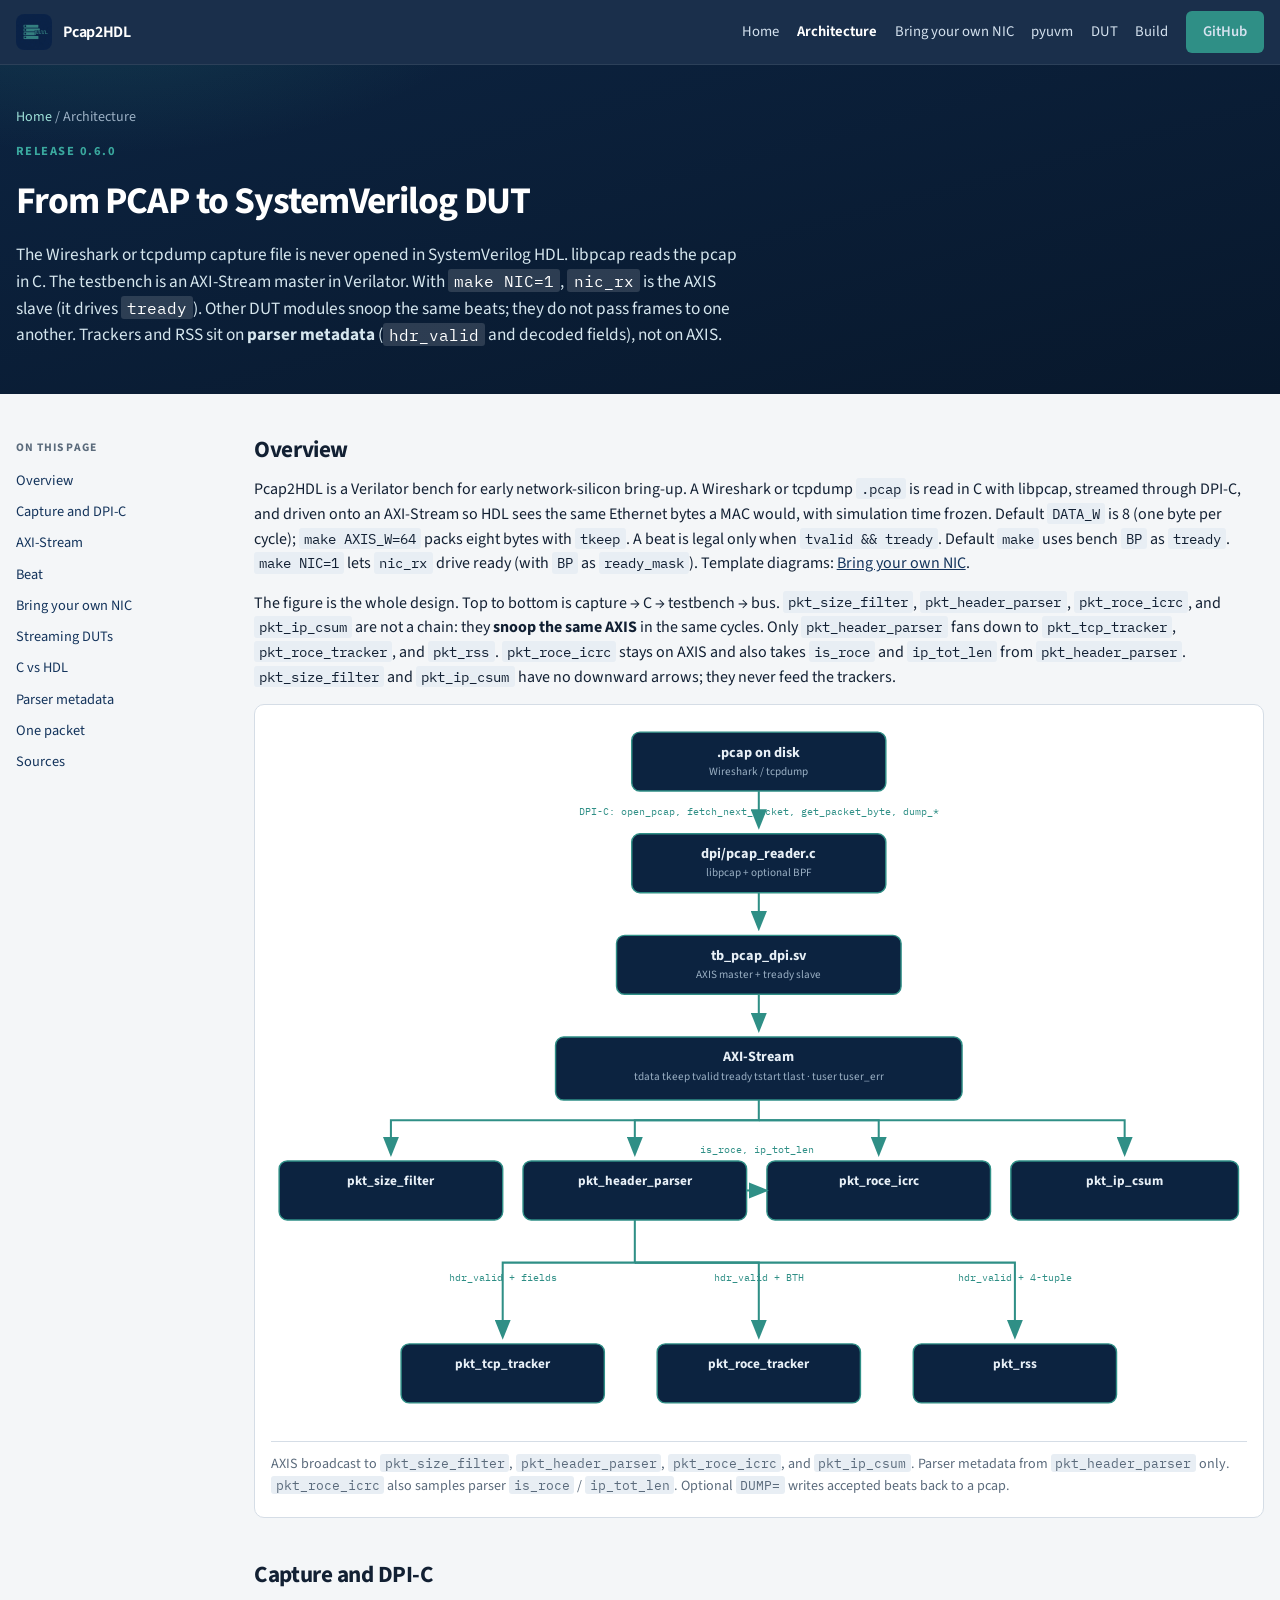
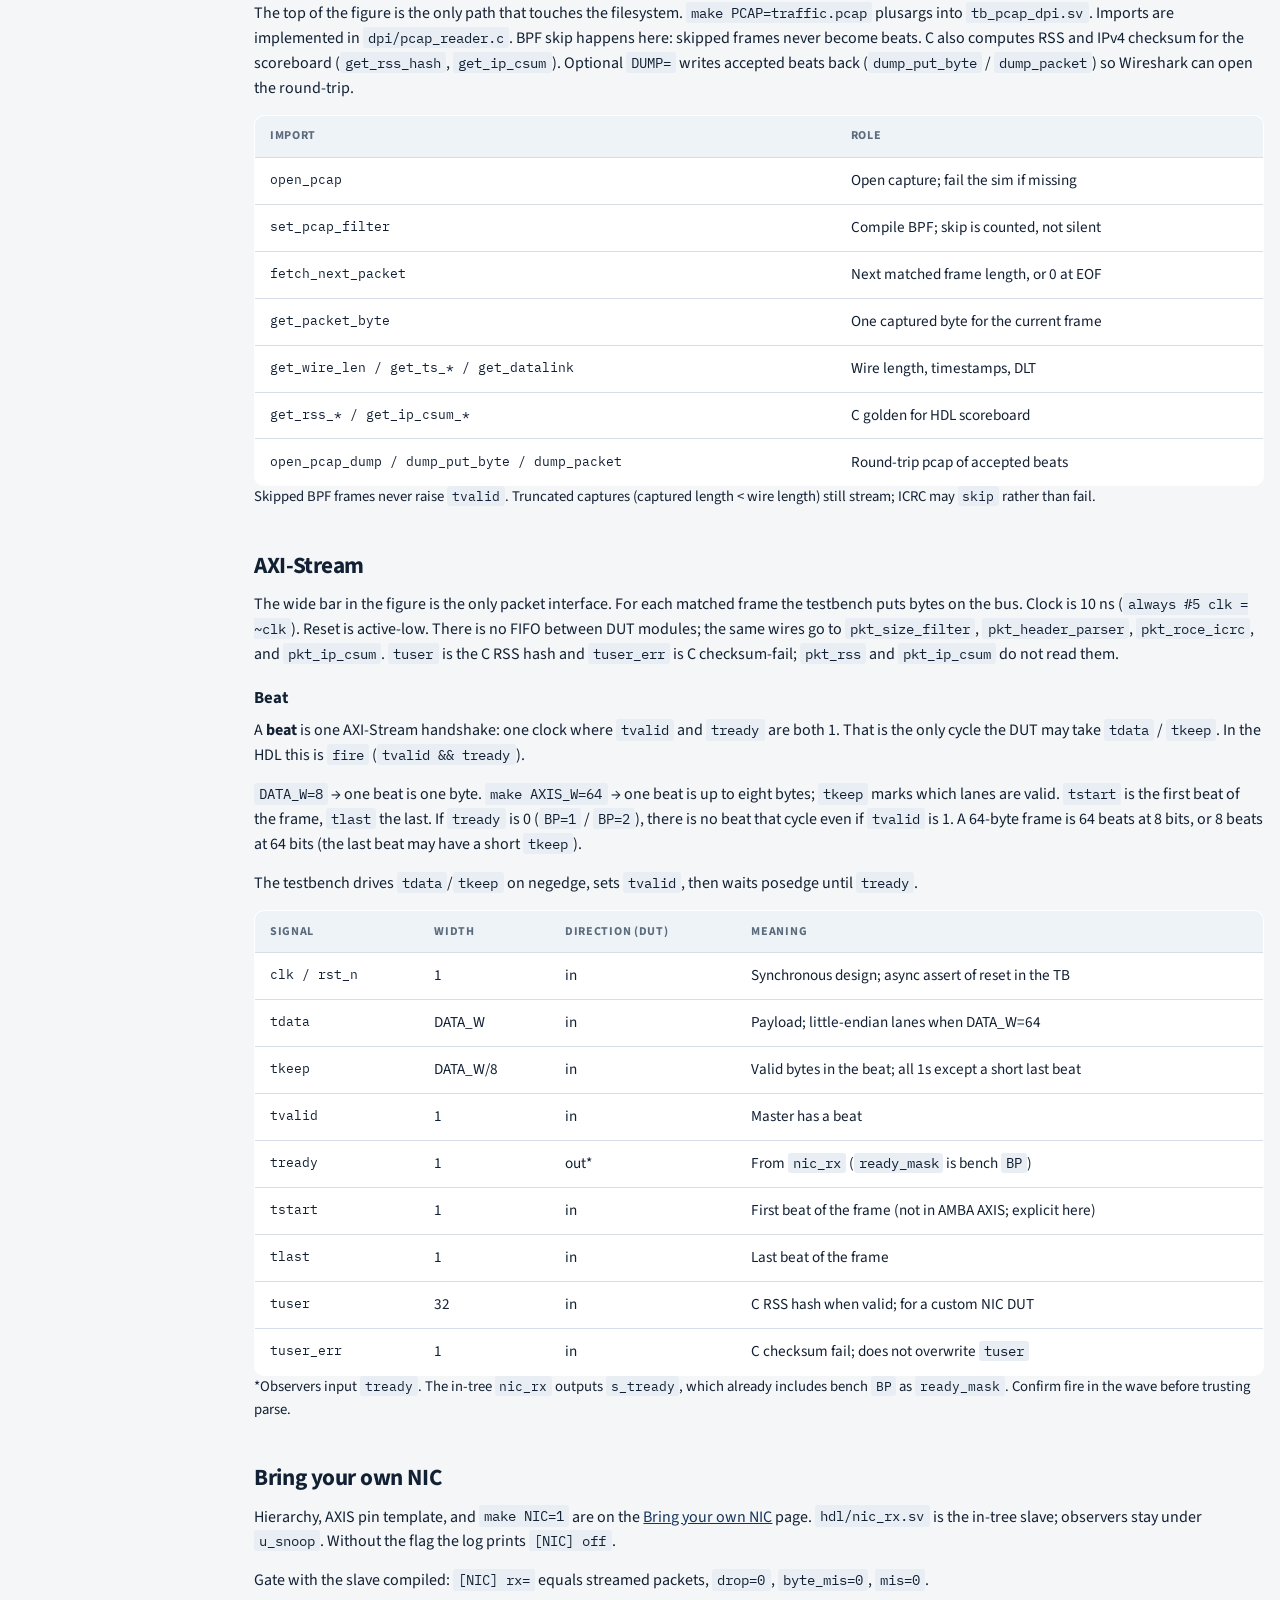
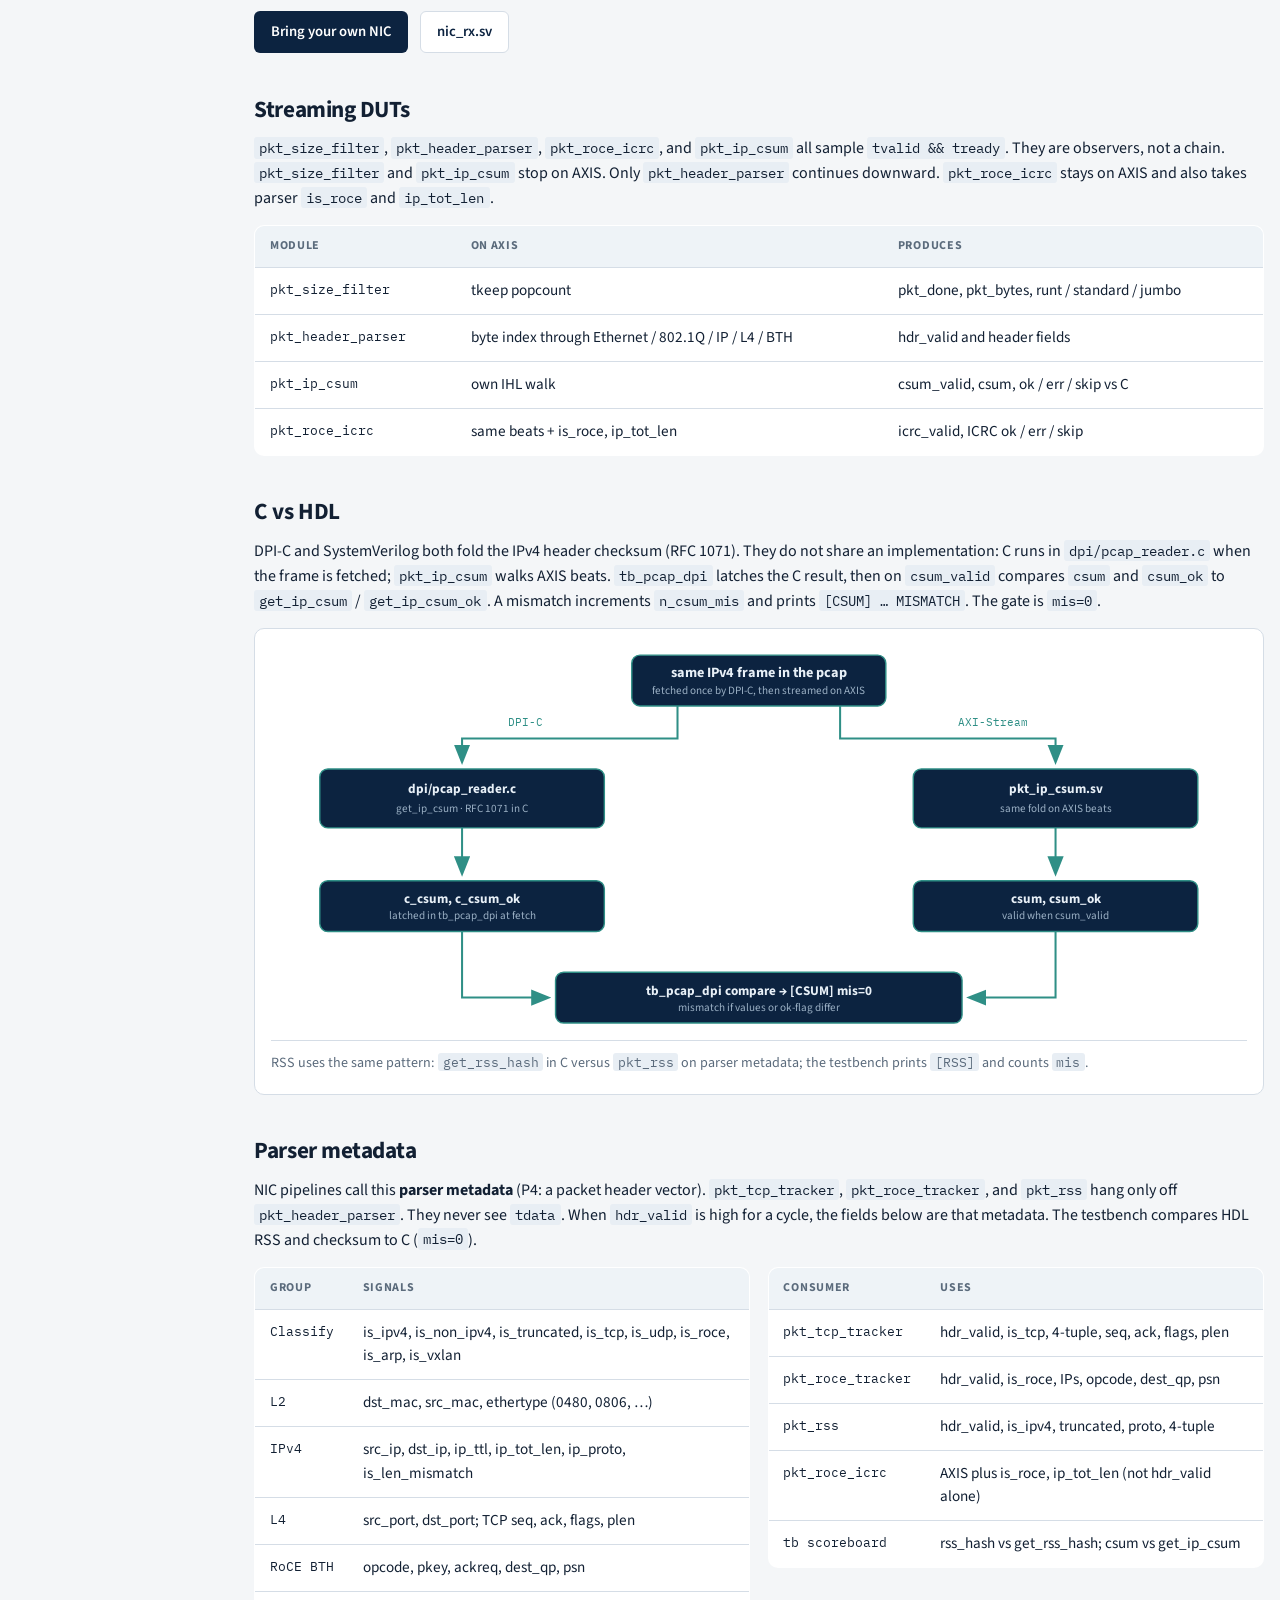
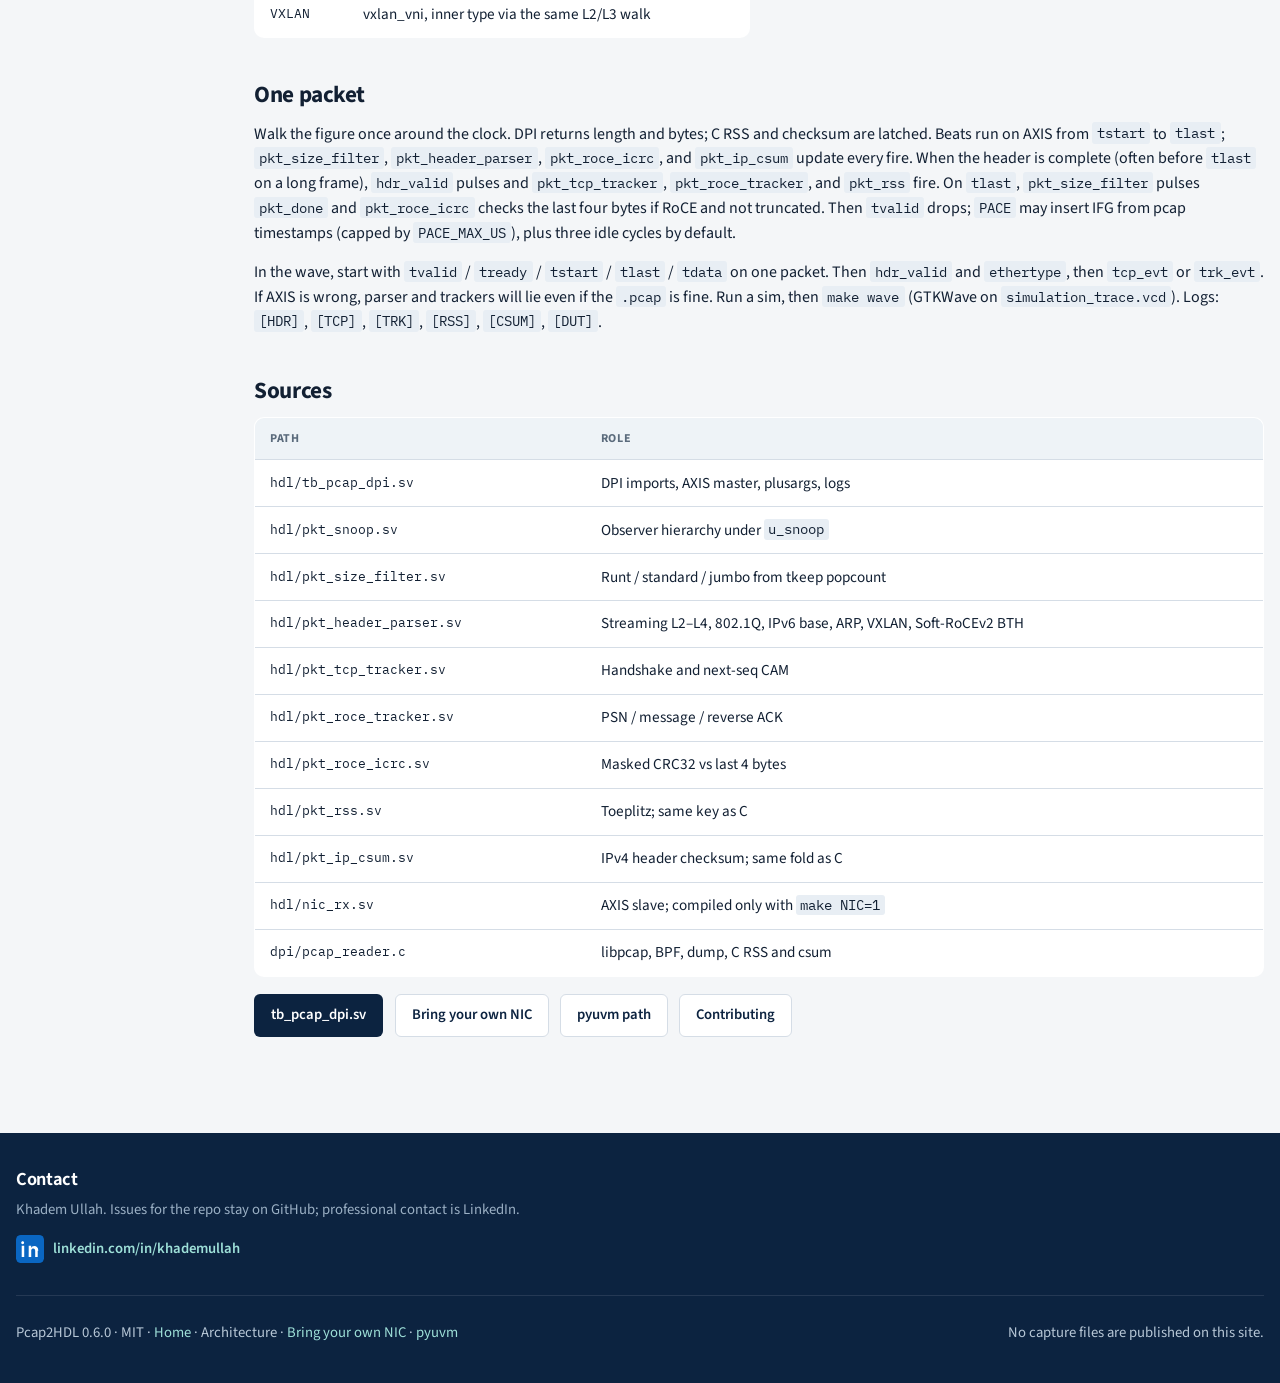
==== commit abb50f5c: "Integrate pyuvm stack to DPI-C make pyuvm opens a capture with the same dpi/pcap_reader.c libpcap pa" ====
--- a/docs/architecture.html
+++ b/docs/architecture.html
@@ -45,6 +45,7 @@
         <a href="index.html">Home</a>
         <a href="architecture.html" class="nav-current" aria-current="page">Architecture</a>
         <a class="hide-sm" href="nic.html">Bring your own NIC</a>
+        <a class="hide-sm" href="pyuvm.html">pyuvm</a>
         <a class="hide-sm" href="index.html#dut">DUT</a>
         <a class="hide-sm" href="index.html#build">Build</a>
         <a class="btn btn-solid" href="https://github.com/khademullah/Pcap2HDL">GitHub</a>
@@ -464,6 +465,7 @@
         <div class="cta gap">
           <a class="btn btn-navy" href="https://github.com/khademullah/Pcap2HDL/blob/main/hdl/tb_pcap_dpi.sv">tb_pcap_dpi.sv</a>
           <a class="btn btn-line" href="nic.html">Bring your own NIC</a>
+          <a class="btn btn-line" href="pyuvm.html">pyuvm path</a>
           <a class="btn btn-line" href="https://github.com/khademullah/Pcap2HDL/blob/main/CONTRIBUTING.md">Contributing</a>
         </div>
       </section>
@@ -481,7 +483,7 @@
         </a>
       </section>
       <div class="foot-inner">
-        <span>Pcap2HDL 0.6.0 · MIT · <a href="index.html">Home</a> · Architecture · <a href="nic.html">Bring your own NIC</a></span>
+        <span>Pcap2HDL 0.6.0 · MIT · <a href="index.html">Home</a> · Architecture · <a href="nic.html">Bring your own NIC</a> · <a href="pyuvm.html">pyuvm</a></span>
         <span>No capture files are published on this site.</span>
       </div>
     </div>
--- a/docs/site.css
+++ b/docs/site.css
@@ -312,6 +312,58 @@
   padding: 0.5rem 0;
   overflow: visible;
   font-size: 1rem;
+  min-width: 100%;
+}
+.flow-chart .mermaid svg {
+  max-width: 100%;
+  height: auto;
+  overflow: visible;
+}
+/* Keep full label text inside navy nodes (no mid-word clip). */
+.flow-chart .mermaid .node,
+.flow-chart .mermaid .node .label,
+.flow-chart .mermaid .node .label-container,
+.flow-chart .mermaid .node foreignObject,
+.flow-chart .mermaid .node rect {
+  overflow: visible !important;
+}
+.flow-chart .mermaid .node .label,
+.flow-chart .mermaid .node .label-container,
+.flow-chart .mermaid .node foreignObject,
+.flow-chart .mermaid .node clipPath,
+.flow-chart .mermaid .node [clip-path] {
+  clip-path: none !important;
+}
+/* Light labels on navy nodes (SVG text when htmlLabels is false). */
+.flow-chart .mermaid .nodeLabel,
+.flow-chart .mermaid .node .label,
+.flow-chart .mermaid .node text,
+.flow-chart .mermaid .label text {
+  fill: #e8f0f7 !important;
+  color: #e8f0f7 !important;
+}
+.flow-chart .mermaid .nodeLabel *,
+.flow-chart .mermaid foreignObject,
+.flow-chart .mermaid foreignObject div,
+.flow-chart .mermaid foreignObject span {
+  color: #e8f0f7 !important;
+  overflow: visible !important;
+}
+.flow-chart .mermaid .edgeLabel,
+.flow-chart .mermaid .edgeLabel span,
+.flow-chart .mermaid .edgeLabel p,
+.flow-chart .mermaid .edgeLabel text {
+  fill: #0c2340 !important;
+  color: #0c2340 !important;
+  background-color: #ffffff !important;
+}
+.flow-chart .mermaid .flowchart-link,
+.flow-chart .mermaid path.path {
+  stroke: #2f8f86 !important;
+}
+.flow-chart .mermaid .marker {
+  fill: #2f8f86 !important;
+  stroke: #2f8f86 !important;
 }
 .note { color: var(--muted); font-size: 0.92rem; margin: 0.8rem 0 0; }
 
@@ -438,6 +490,11 @@
 }
 .page-hero .lede + .lede {
   margin-top: 1rem;
+}
+.page-hero code {
+  background: rgba(255, 255, 255, 0.14);
+  color: #ffffff;
+  padding: 0.1em 0.4em;
 }
 .crumb {
   margin: 0 0 0.85rem;
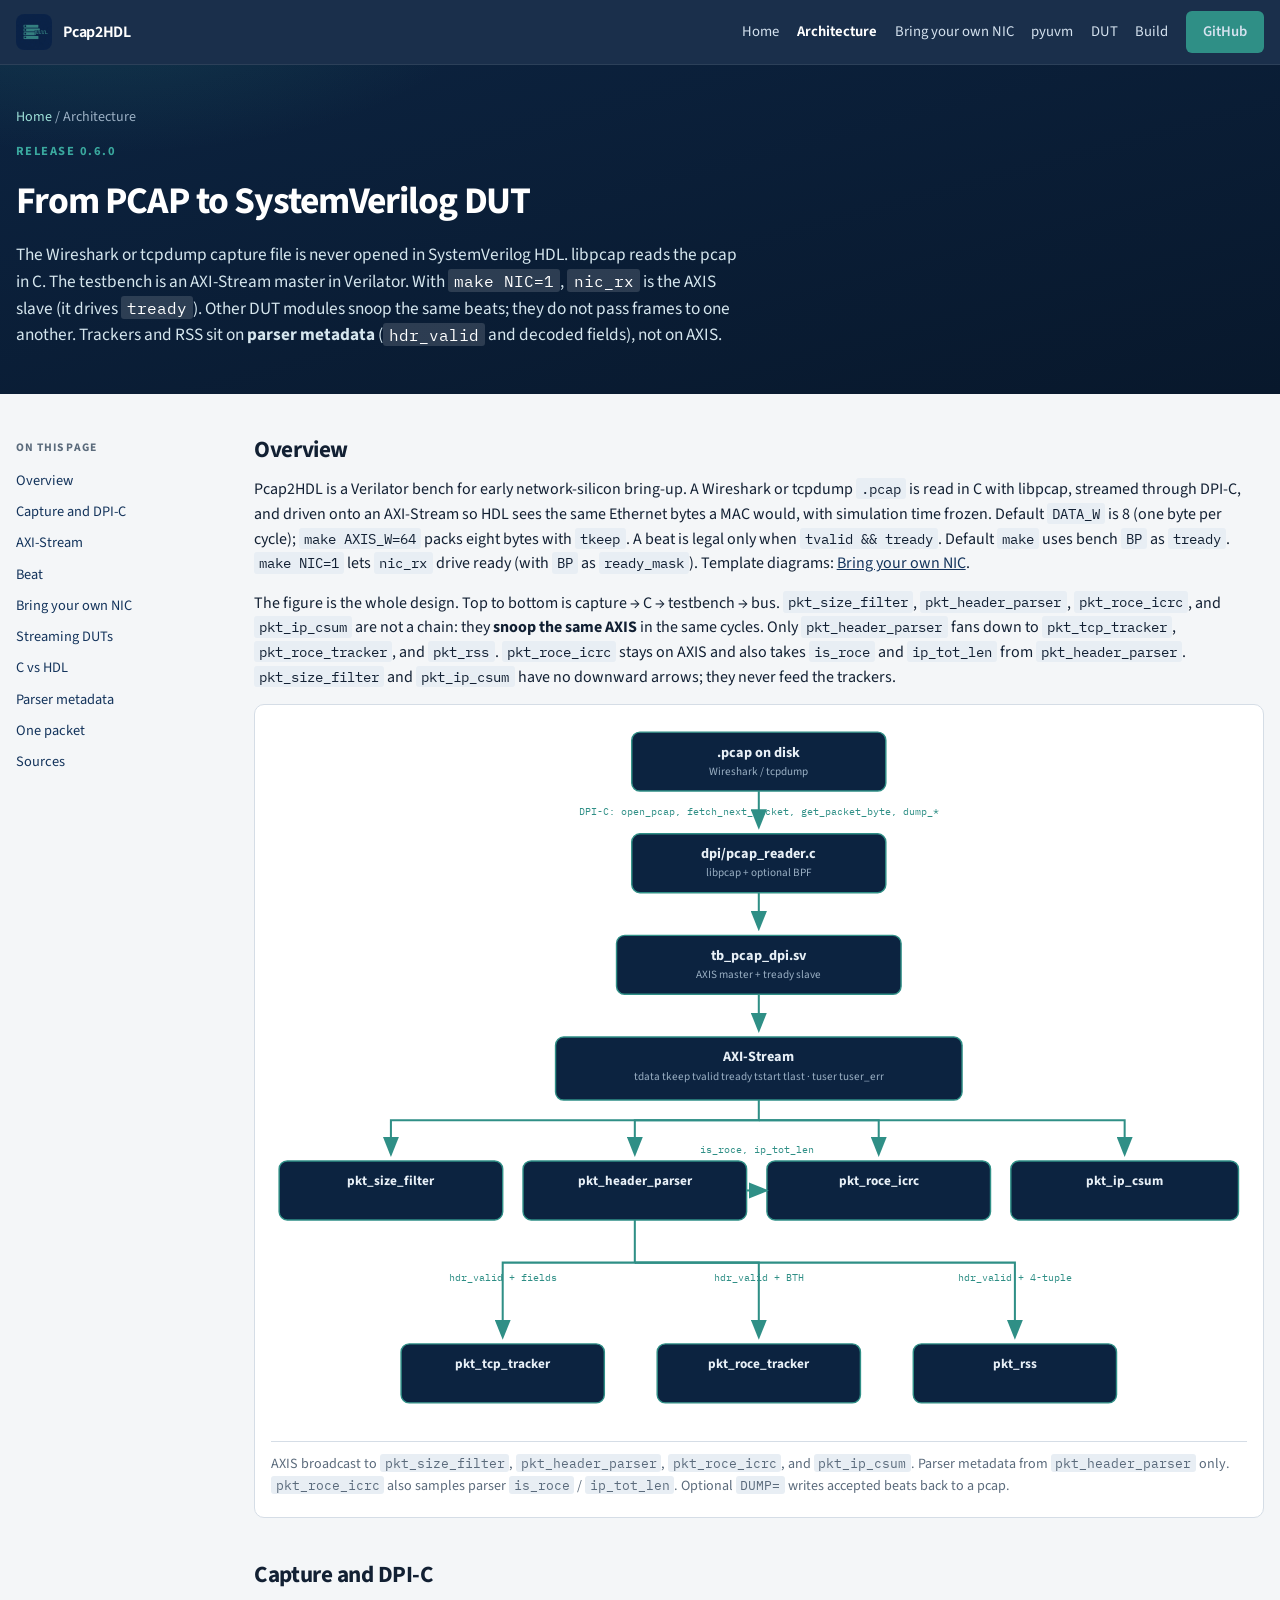
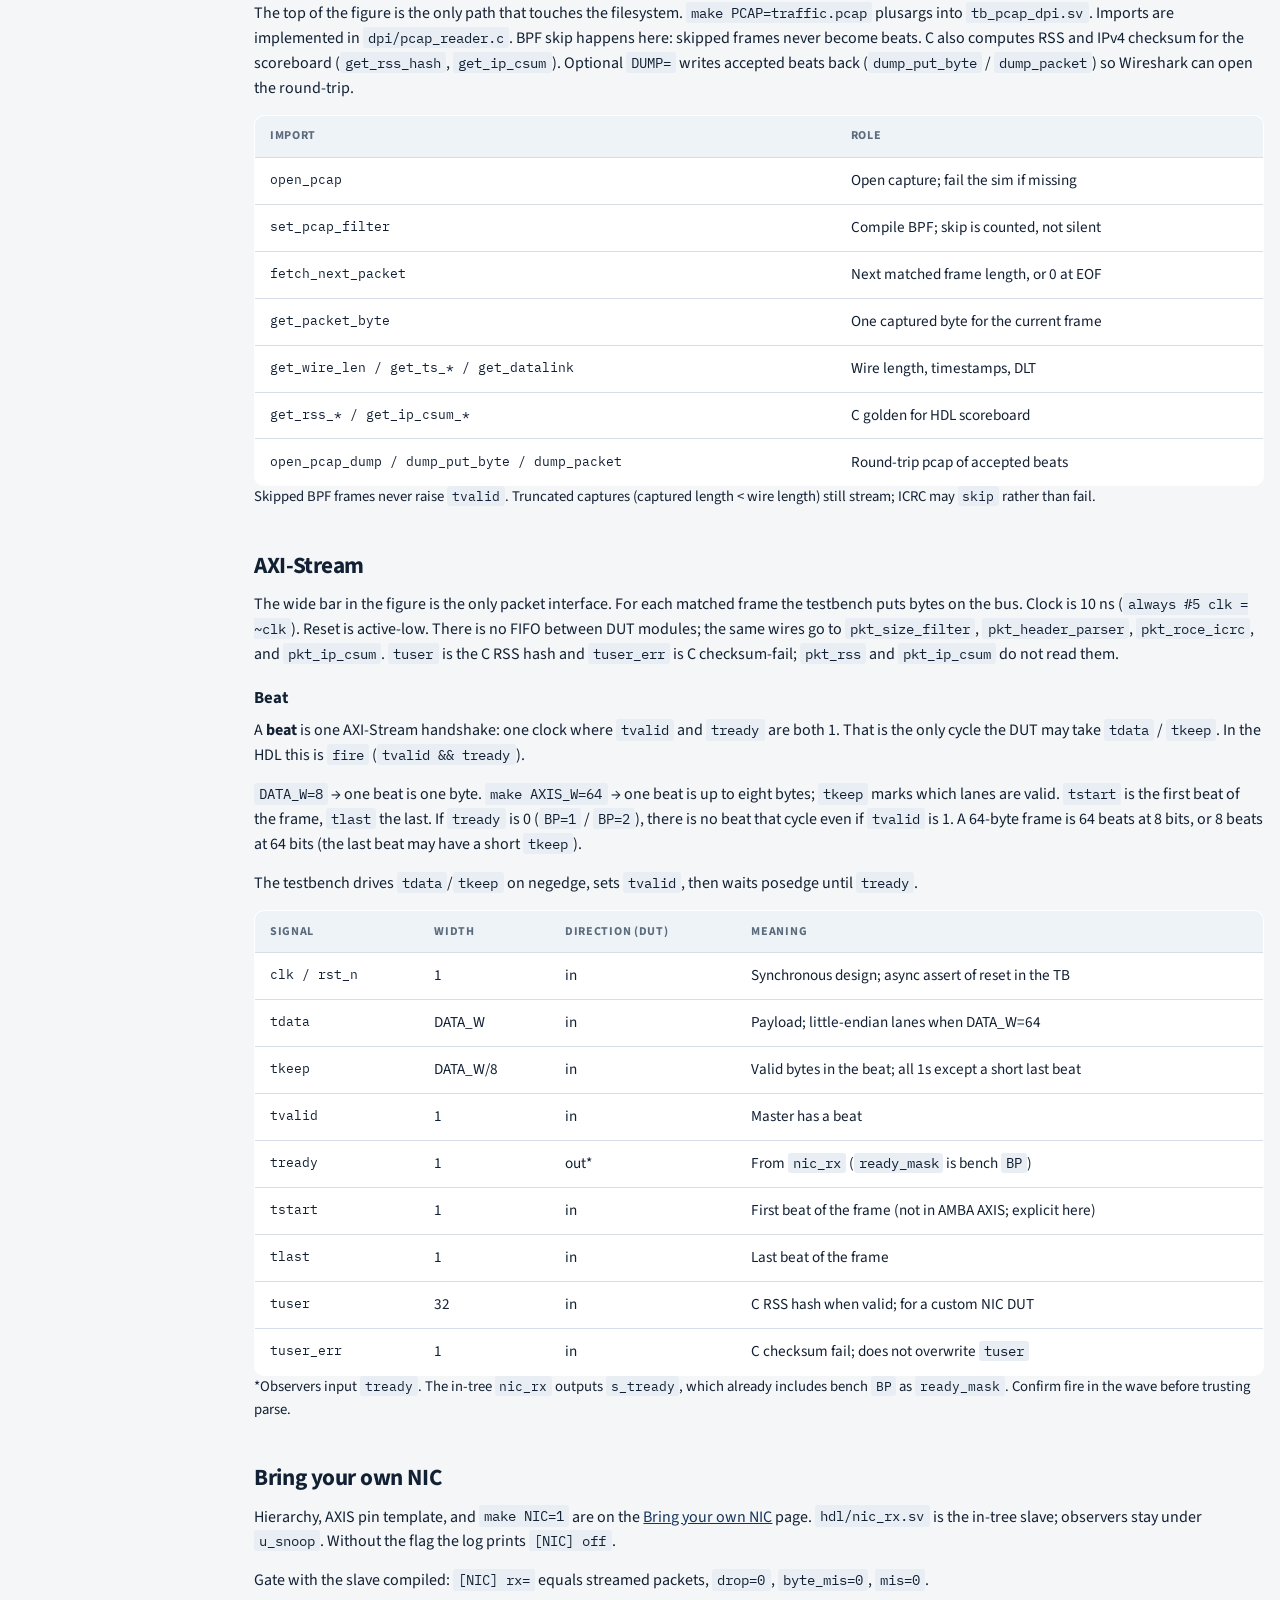
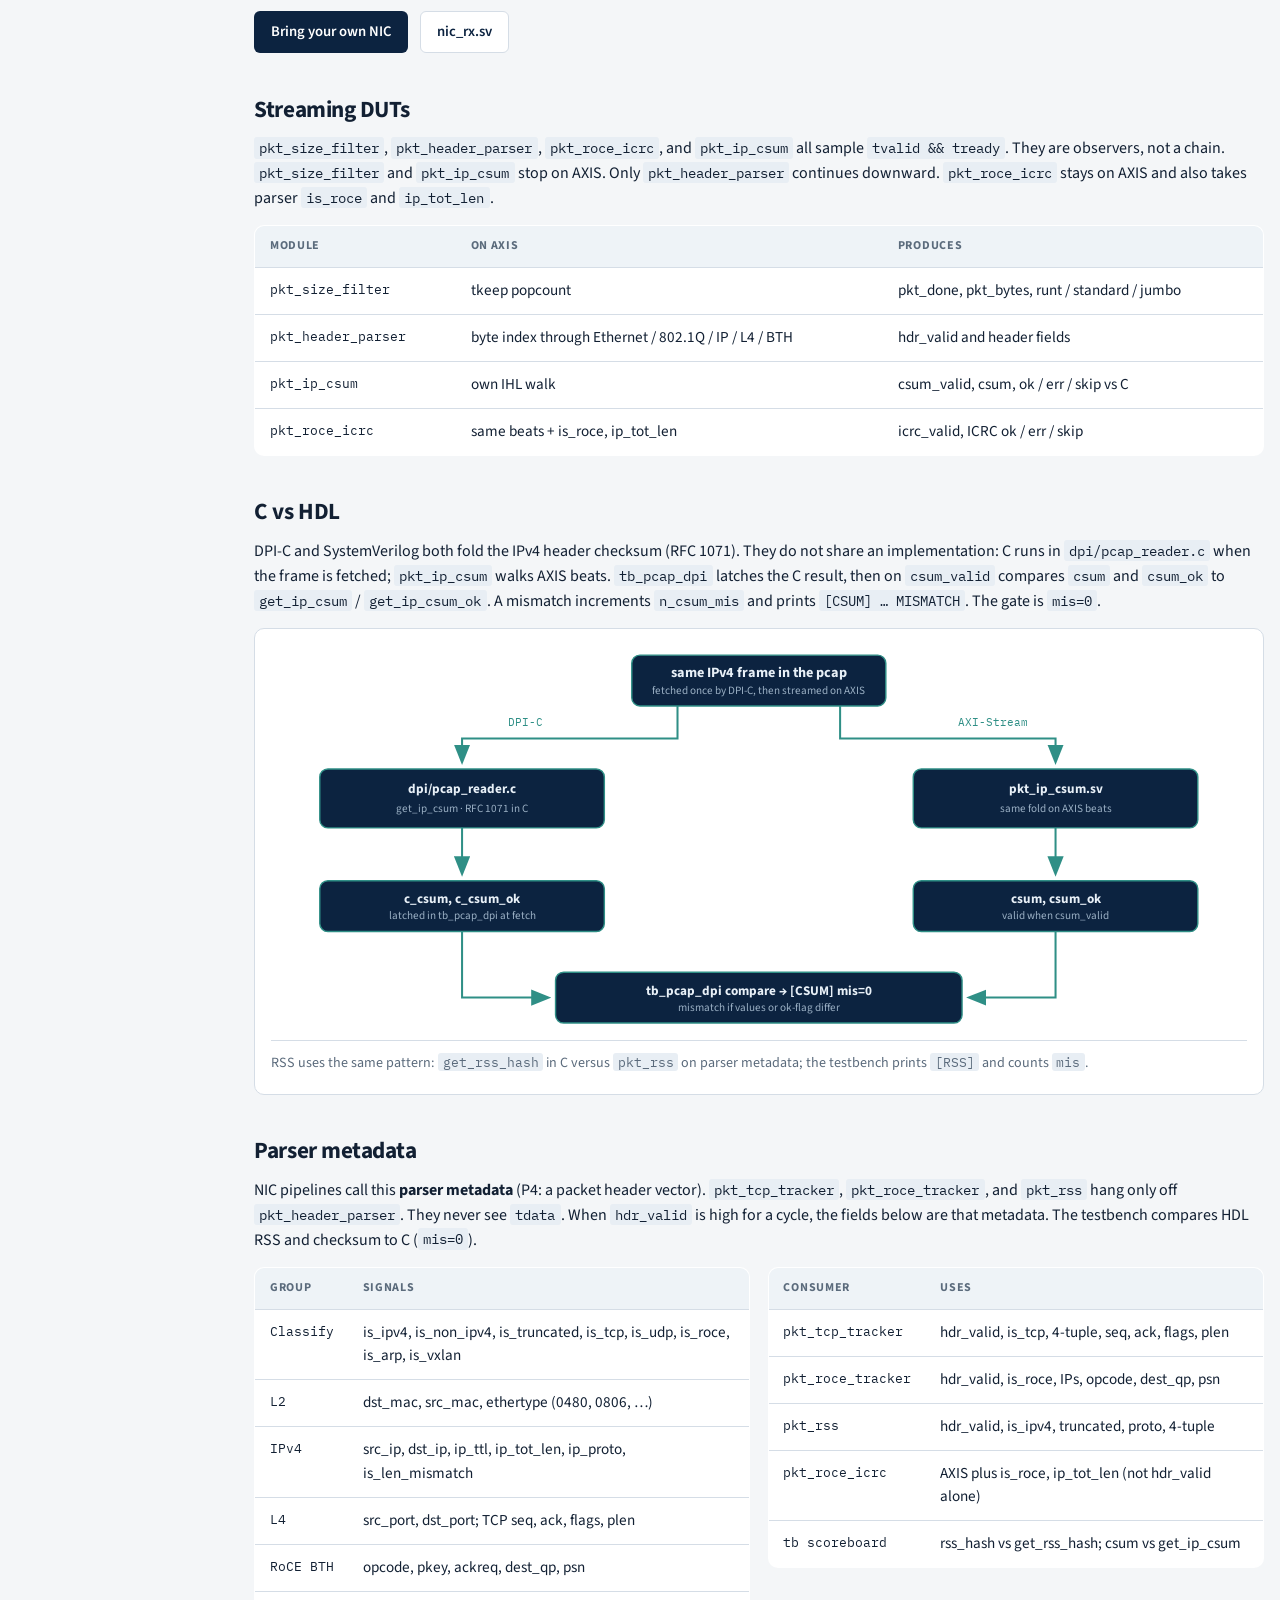
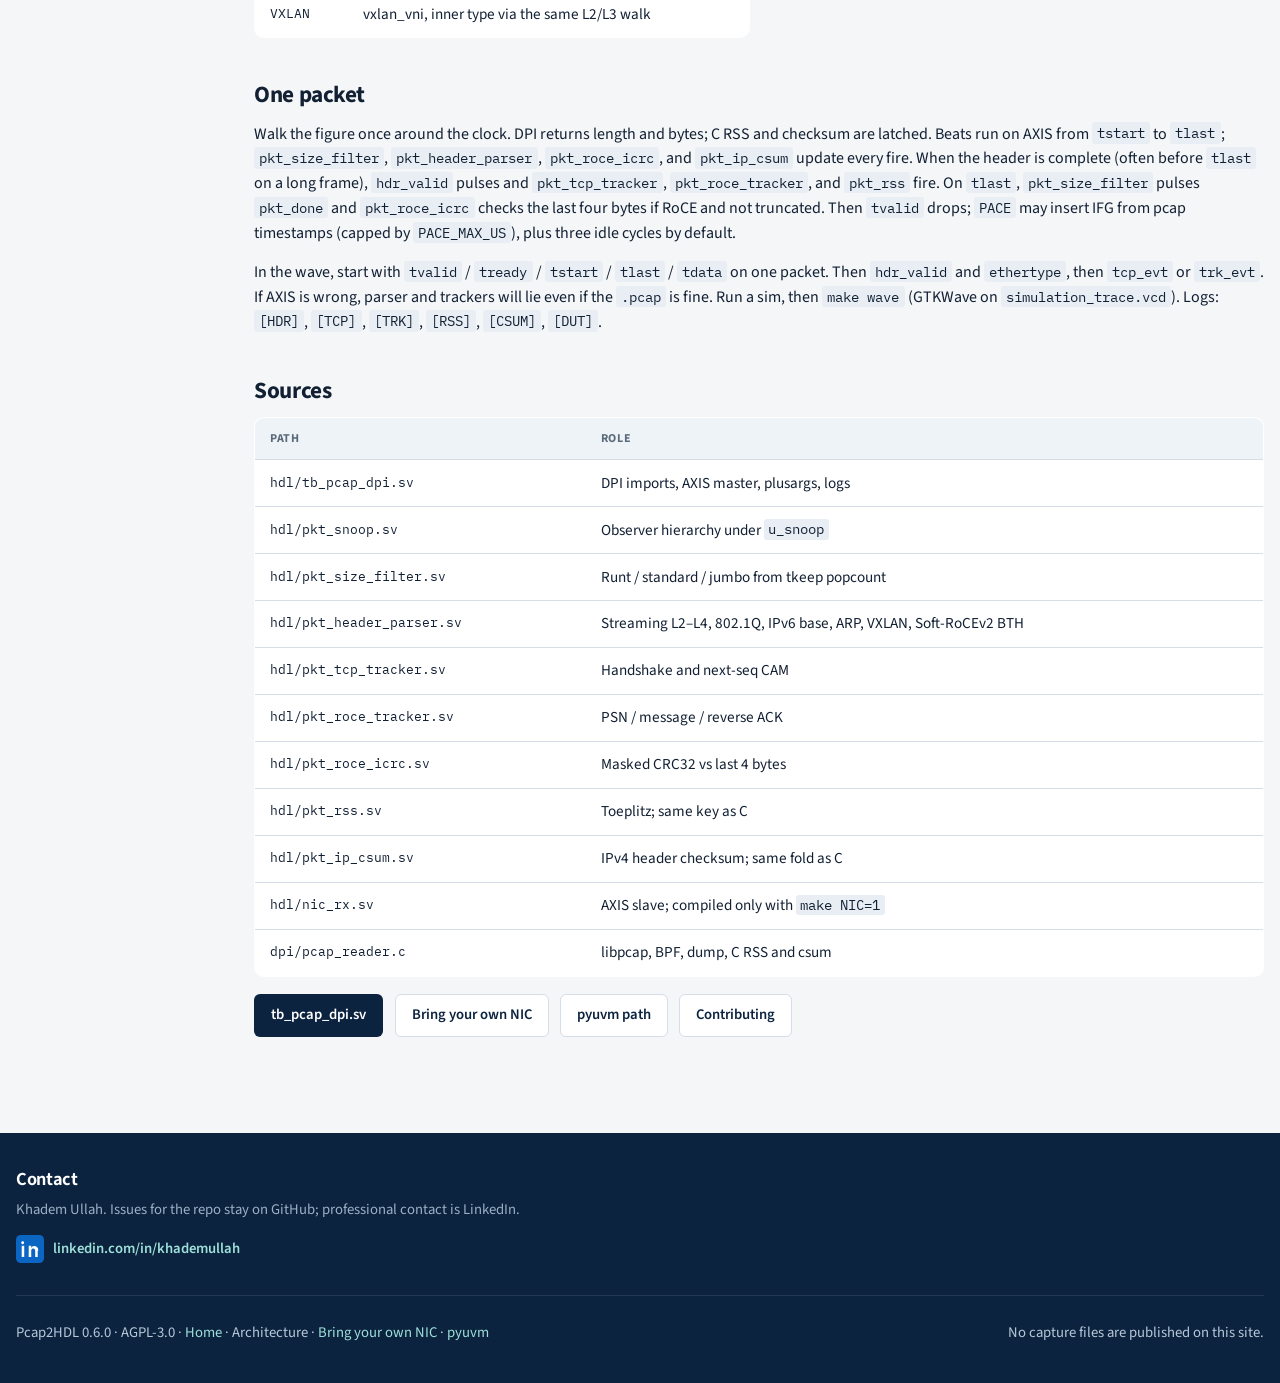
==== commit b8e9c293: "License AGPL-3.0-only" ====
--- a/docs/architecture.html
+++ b/docs/architecture.html
@@ -483,7 +483,7 @@
         </a>
       </section>
       <div class="foot-inner">
-        <span>Pcap2HDL 0.6.0 · MIT · <a href="index.html">Home</a> · Architecture · <a href="nic.html">Bring your own NIC</a> · <a href="pyuvm.html">pyuvm</a></span>
+        <span>Pcap2HDL 0.6.0 · AGPL-3.0 · <a href="index.html">Home</a> · Architecture · <a href="nic.html">Bring your own NIC</a> · <a href="pyuvm.html">pyuvm</a></span>
         <span>No capture files are published on this site.</span>
       </div>
     </div>
